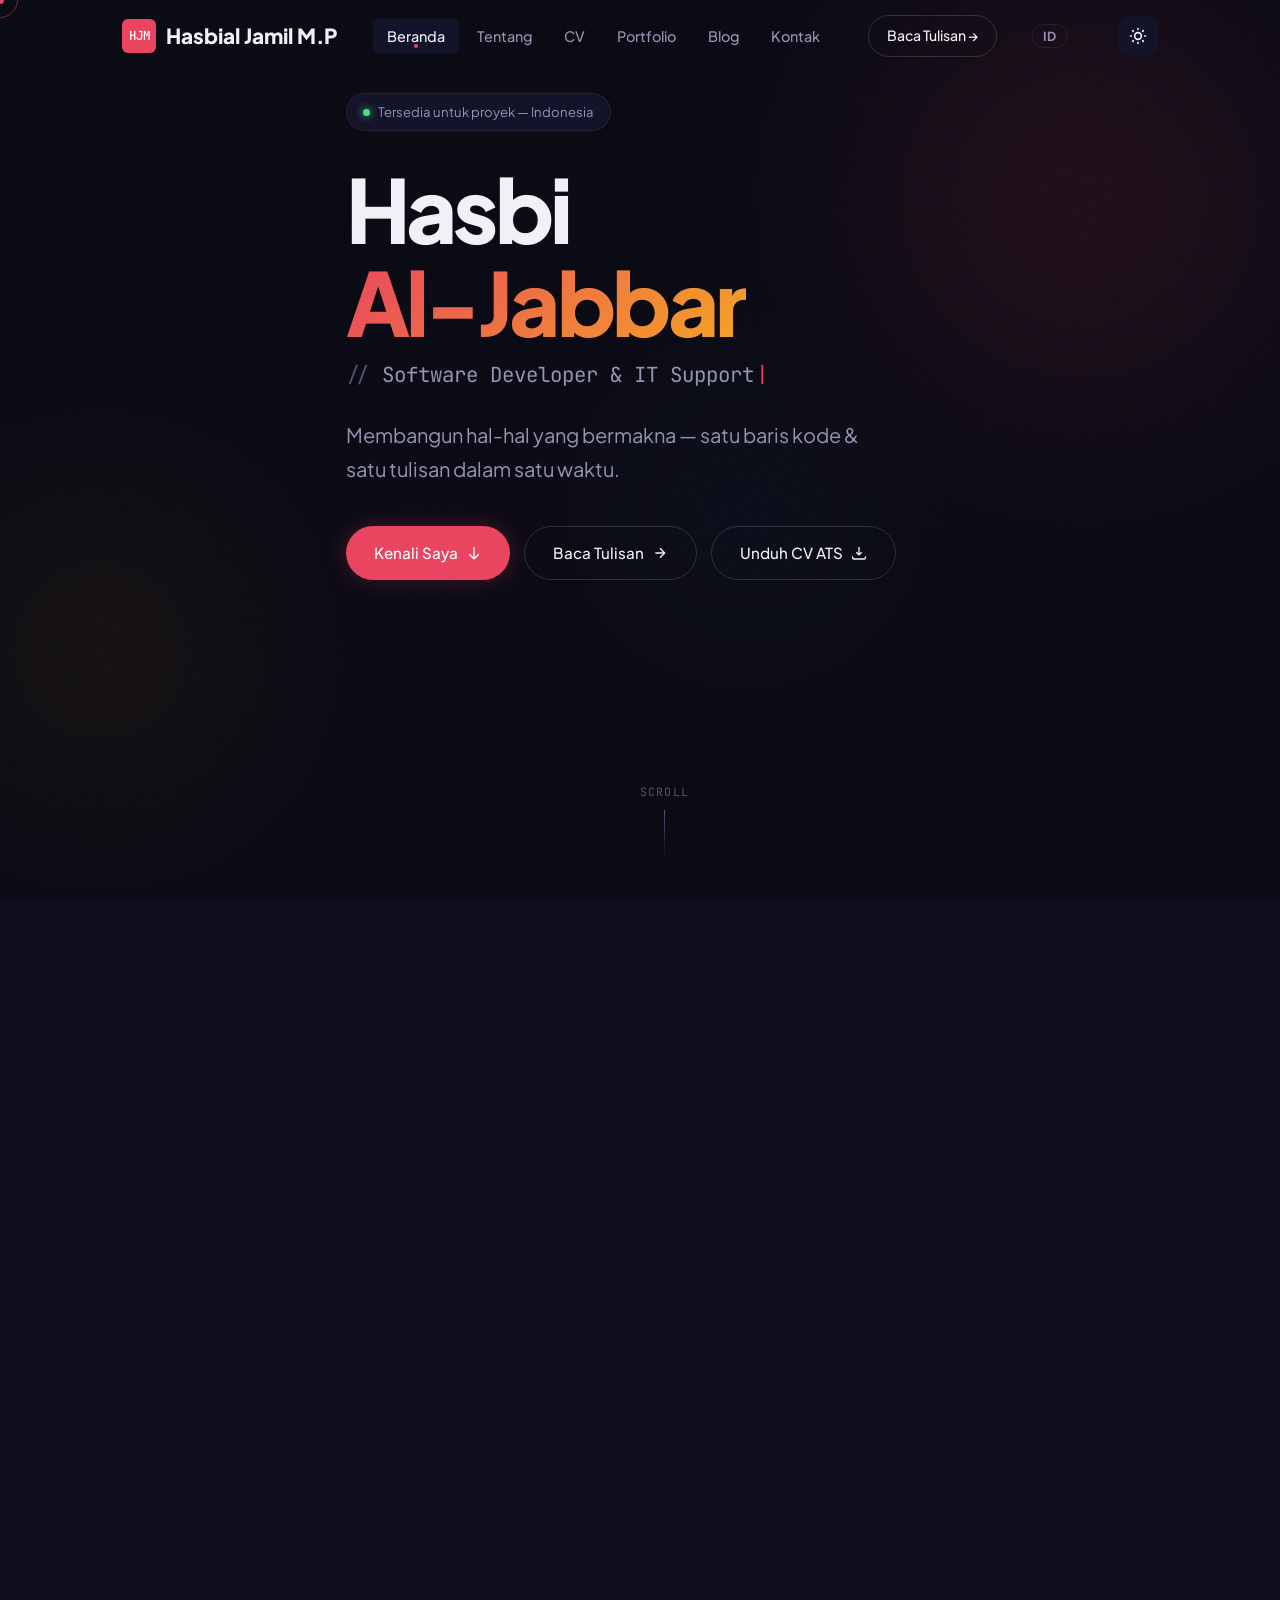
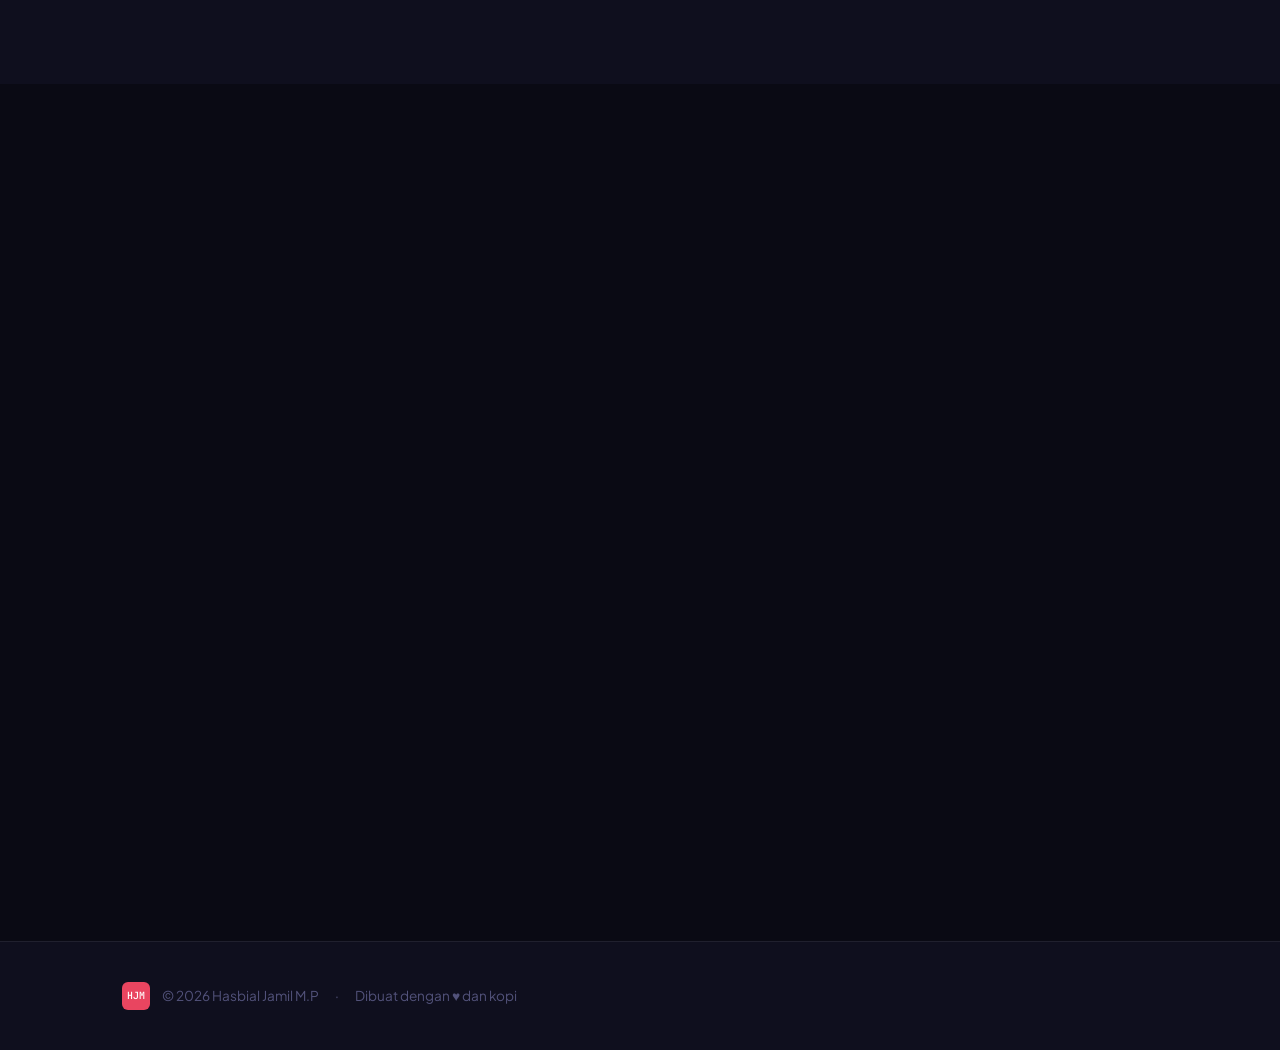
==== index.html @ 5bafcc48 "Add typewriter animation, stats counter grid, real AJAX contact form, and project filters" ====
<!DOCTYPE html>
<html lang="id">
<head>
  <meta charset="UTF-8" />
  <meta name="viewport" content="width=device-width, initial-scale=1.0" />

  <!-- EDIT: Ganti dengan nama dan deskripsi Anda -->
  <title>Hasbial Jamil M.P — Software Developer &amp; IT Support</title>
  <meta name="description" content="Personal website Hasbial Jamil M.P — Software developer & penulis yang percaya teknologi harus terasa manusiawi." />
  <meta name="author" content="Hasbial Jamil M.P" />

  <!-- Open Graph -->
  <meta property="og:title" content="Hasbial Jamil M.P — Personal Website" />
  <meta property="og:description" content="Software developer & penulis. CV, portofolio, dan tulisan pribadi." />
  <meta property="og:type" content="website" />

  <!-- Favicon placeholder (ganti dengan file Anda) -->
  <link rel="icon" href="data:image/svg+xml,<svg xmlns='http://www.w3.org/2000/svg' viewBox='0 0 100 100'><rect width='100' height='100' rx='16' fill='%23e94560'/><text x='50' y='68' text-anchor='middle' font-family='Arial' font-weight='bold' font-size='42' fill='white'>H</text></svg>" />

  <!-- Google Analytics (Ganti G-XXXXXXXXXX dengan Measurement ID Anda) -->
  <!-- <script async src="https://www.googletagmanager.com/gtag/js?id=G-XXXXXXXXXX"></script>
  <script>
    window.dataLayer = window.dataLayer || [];
    function gtag(){dataLayer.push(arguments);}
    gtag('js', new Date());
    gtag('config', 'G-XXXXXXXXXX');
  </script> -->

  <!-- Stylesheet -->
  <link rel="stylesheet" href="css/style.css" />
</head>
<body>

  <!-- ============================================================
       CUSTOM CURSOR (Signature Element)
       ============================================================ -->
  <div class="cursor-dot"  aria-hidden="true"></div>
  <div class="cursor-ring" aria-hidden="true"></div>

  <!-- SCROLL PROGRESS -->
  <div class="scroll-progress" aria-hidden="true"></div>

  <!-- ============================================================
       NAVIGATION
       ============================================================ -->
  <nav class="nav" role="navigation" aria-label="Navigasi utama">
    <div class="nav-inner">
      <!-- Logo -->
      <a href="#hero" class="nav-logo" id="nav-logo">
        <div class="logo-mark">HJM</div><!-- Diisi JS -->
        <span class="logo-text">Hasbial Jamil M.P</span>
      </a>

      <!-- Desktop Links -->
      <ul class="nav-links" role="list">
        <li><a href="#hero"        class="nav-link active" id="nav-home">Beranda</a></li>
        <li><a href="#about"       class="nav-link"        id="nav-about">Tentang</a></li>
        <li><a href="#experience"  class="nav-link"        id="nav-exp">CV</a></li>
        <li><a href="#projects"    class="nav-link"        id="nav-projects">Portfolio</a></li>
        <li><a href="#blog-preview" class="nav-link"       id="nav-blog-prev">Blog</a></li>
        <li><a href="#contact"     class="nav-link"        id="nav-contact">Kontak</a></li>
      </ul>

      <!-- CTA + Language Toggle + Theme Toggle + Hamburger -->
      <a href="blog/index.html" class="nav-cta" id="nav-blog-cta">Baca Tulisan →</a>
      <button class="lang-toggle" id="lang-toggle" aria-label="Switch language" title="Switch language ID/EN">
        <span id="lang-label">ID</span>
      </button>
      <button class="theme-toggle" id="theme-toggle" aria-label="Toggle theme" title="Switch between dark and light mode">
        <svg class="theme-icon-sun" width="20" height="20" fill="none" viewBox="0 0 24 24" stroke="currentColor" stroke-width="2" aria-hidden="true">
          <path stroke-linecap="round" stroke-linejoin="round" d="M12 3v1m0 16v1m9-9h-1M4 12H3m15.364 6.364l-.707-.707M6.343 6.343l-.707-.707m12.728 0l-.707.707M6.343 17.657l-.707.707M16 12a4 4 0 11-8 0 4 4 0 018 0z"/>
        </svg>
        <svg class="theme-icon-moon" width="20" height="20" fill="none" viewBox="0 0 24 24" stroke="currentColor" stroke-width="2" aria-hidden="true" style="display:none">
          <path stroke-linecap="round" stroke-linejoin="round" d="M20.354 15.354A9 9 0 018.646 3.646 9.003 9.003 0 0012 21a9.003 9.003 0 008.354-5.646z"/>
        </svg>
      </button>
      <button class="nav-toggle" id="nav-toggle" aria-label="Toggle menu" aria-expanded="false">
        <span></span><span></span><span></span>
      </button>
    </div>
  </nav>

  <!-- Mobile Menu -->
  <div class="mobile-menu" id="mobile-menu" role="dialog" aria-label="Menu mobile">
    <a href="#hero"         class="mobile-link">Beranda</a>
    <a href="#about"        class="mobile-link">Tentang Saya</a>
    <a href="#experience"   class="mobile-link">CV & Pengalaman</a>
    <a href="#projects"     class="mobile-link">Portfolio</a>
    <a href="#blog-preview" class="mobile-link">Blog</a>
    <a href="#contact"      class="mobile-link">Kontak</a>
    <a href="blog/index.html" class="mobile-link" style="color:var(--color-primary);margin-top:8px">→ Semua Tulisan</a>
  </div>

  <main>

    <!-- ============================================================
         HERO SECTION
         ============================================================ -->
    <section id="hero" aria-label="Perkenalan">
      <!-- Background blobs (SIGNATURE ELEMENT) -->
      <div class="hero-blob hero-blob-1" aria-hidden="true"></div>
      <div class="hero-blob hero-blob-2" aria-hidden="true"></div>
      <div class="hero-blob hero-blob-3" aria-hidden="true"></div>

      <div class="container">
        <div class="hero-content">
          <!-- Status badge -->
          <div class="hero-badge" aria-label="Status">
            <span class="dot" aria-hidden="true"></span>
            <span class="hero-badge-text">Tersedia untuk proyek — Indonesia</span>
          </div>

          <!-- Nama -->
          <h1 class="hero-name" id="hero-name">
            Hasbi<br>
            <span class="highlight">Al-Jabbar</span>
          </h1>

          <!-- Profesi (diisi JS dengan typewriter) -->
          <p class="hero-profession" id="hero-profession"><span id="typewriter">Software Developer &amp; IT Support</span><span class="cursor-blink">|</span></p>

          <!-- Tagline (diisi JS) -->
          <p class="hero-tagline" id="hero-tagline">
            Membangun hal-hal yang bermakna — satu baris kode &amp; satu tulisan dalam satu waktu.
          </p>

          <!-- CTA Buttons -->
          <div class="hero-actions">
            <a href="#about" class="btn btn-primary" id="hero-cta-about">
              Kenali Saya
              <svg width="16" height="16" fill="none" viewBox="0 0 24 24" stroke="currentColor" stroke-width="2" aria-hidden="true">
                <path d="M19 14l-7 7m0 0l-7-7m7 7V3"/>
              </svg>
            </a>
            <a href="blog/index.html" class="btn btn-outline" id="hero-cta-blog">
              Baca Tulisan
              <svg width="16" height="16" fill="none" viewBox="0 0 24 24" stroke="currentColor" stroke-width="2" aria-hidden="true">
                <path d="M5 12h14M12 5l7 7-7 7"/>
              </svg>
            </a>
            <a href="cv.html" class="btn btn-outline" id="hero-cta-cv">
              Unduh CV ATS
              <svg width="16" height="16" fill="none" viewBox="0 0 24 24" stroke="currentColor" stroke-width="2" aria-hidden="true">
                <path d="M12 15V3m0 12l-4-4m4 4l4-4M2 17l.621 2.485A2 2 0 004.561 21h14.878a2 2 0 001.94-1.515L22 17"/>
              </svg>
            </a>
          </div>

          <!-- Stats Counter Grid -->
          <div class="hero-stats reveal">
            <div class="stat-card">
              <div class="stat-number" data-target="20">0+</div>
              <div class="stat-label" id="stat-label-cert">Sertifikat & Pelatihan</div>
            </div>
            <div class="stat-card">
              <div class="stat-number" data-target="6">0+</div>
              <div class="stat-label" id="stat-label-project">Project Web & App</div>
            </div>
            <div class="stat-card">
              <div class="stat-number" data-target="3">0+</div>
              <div class="stat-label" id="stat-label-exp">Tahun Pengalaman</div>
            </div>
          </div>
        </div>
      </div>

      <!-- Scroll indicator -->
      <div class="hero-scroll" aria-hidden="true">
        <span>Scroll</span>
        <div class="scroll-line"></div>
      </div>
    </section>


    <!-- ============================================================
         ABOUT SECTION
         ============================================================ -->
    <section id="about" aria-label="Tentang Saya">
      <div class="container">
        <div class="about-grid">

          <!-- Left: Story -->
          <div class="about-text">
            <p class="section-label reveal">Tentang Saya</p>
            <h2 class="reveal">Lebih dari sekadar<br>riwayat pekerjaan.</h2>

            <!-- Bio paragraphs diisi JS -->
            <div id="about-bio"></div>

            <!-- Values diisi JS -->
            <div class="about-values" id="about-values"></div>
          </div>

          <!-- Right: Sidebar -->
          <aside class="about-sidebar">
            <!-- Profile Card -->
            <div class="profile-card reveal">
              <div class="profile-avatar" id="profile-avatar">HJM</div>
              <h3 id="profile-name">Hasbial Jamil M.P</h3>
              <p class="profession" id="profile-profession">Software Developer &amp; IT Support</p>

              <div class="profile-meta">
                <div class="meta-item">
                  <svg fill="none" viewBox="0 0 24 24" stroke="currentColor" stroke-width="2" aria-hidden="true">
                    <path stroke-linecap="round" stroke-linejoin="round" d="M17.657 16.657L13.414 20.9a1.998 1.998 0 01-2.827 0l-4.244-4.243a8 8 0 1111.314 0z"/>
                    <path stroke-linecap="round" stroke-linejoin="round" d="M15 11a3 3 0 11-6 0 3 3 0 016 0z"/>
                  </svg>
                  <span id="profile-location">Indonesia</span>
                </div>
                <div class="meta-item">
                  <svg fill="none" viewBox="0 0 24 24" stroke="currentColor" stroke-width="2" aria-hidden="true">
                    <path stroke-linecap="round" stroke-linejoin="round" d="M3 8l7.89 5.26a2 2 0 002.22 0L21 8M5 19h14a2 2 0 002-2V7a2 2 0 00-2-2H5a2 2 0 00-2 2v10a2 2 0 002 2z"/>
                  </svg>
                  <a href="mailto:bhie.dia@gmail.com" id="profile-email" style="color:inherit;transition:color .15s">
                    bhie.dia@gmail.com
                  </a>
                </div>
                <div class="meta-item">
                  <svg fill="none" viewBox="0 0 24 24" stroke="currentColor" stroke-width="2" aria-hidden="true">
                    <path stroke-linecap="round" stroke-linejoin="round" d="M3 5a2 2 0 012-2h3.28a1 1 0 01.948.684l1.498 4.493a1 1 0 01-.502 1.21l-2.257 1.13a11.042 11.042 0 005.516 5.516l1.13-2.257a1 1 0 011.21-.502l4.493 1.498a1 1 0 01.684.949V19a2 2 0 01-2 2h-1C9.716 21 3 14.284 3 6V5z"/>
                  </svg>
                  <a href="tel:089628188728" id="profile-phone" style="color:inherit;transition:color .15s">
                    089628188728
                  </a>
                </div>
                <div class="meta-item">
                  <svg fill="none" viewBox="0 0 24 24" stroke="currentColor" stroke-width="2" aria-hidden="true">
                    <path stroke-linecap="round" stroke-linejoin="round" d="M9 12l2 2 4-4M7.835 4.697a3.42 3.42 0 001.946-.806 3.42 3.42 0 014.438 0 3.42 3.42 0 001.946.806 3.42 3.42 0 013.138 3.138 3.42 3.42 0 00.806 1.946 3.42 3.42 0 010 4.438 3.42 3.42 0 00-.806 1.946 3.42 3.42 0 01-3.138 3.138 3.42 3.42 0 00-1.946.806 3.42 3.42 0 01-4.438 0 3.42 3.42 0 00-1.946-.806 3.42 3.42 0 01-3.138-3.138 3.42 3.42 0 00-.806-1.946 3.42 3.42 0 010-4.438 3.42 3.42 0 00.806-1.946 3.42 3.42 0 013.138-3.138z"/>
                  </svg>
                  <span>Open to Work &amp; Collaboration</span>
                </div>
              </div>
            </div>

            <!-- Interests Card -->
            <div class="interests-card reveal reveal-delay-1">
              <h4>// Minat & Hobi</h4>
              <div class="interests-tags" id="interests-tags">
                <!-- Diisi JS -->
              </div>
            </div>
          </aside>

        </div>
      </div>
    </section>


    <!-- ============================================================
         EXPERIENCE SECTION
         ============================================================ -->
    <section id="experience" aria-label="Pengalaman dan CV">
      <div class="container">
        <div class="experience-grid">

          <!-- Left: Skills -->
          <div>
            <p class="section-label reveal">Skills</p>
            <h2 class="reveal" style="margin-bottom:36px">Apa yang<br>saya kuasai.</h2>
            <div id="skills-list">
              <!-- Diisi JS -->
            </div>
          </div>

          <!-- Right: Timeline -->
          <div>
            <p class="section-label reveal">Riwayat</p>
            <h2 class="reveal" style="margin-bottom:36px">Perjalanan<br>karir & pendidikan.</h2>
            <div class="timeline" id="timeline">
              <!-- Diisi JS -->
            </div>
          </div>

        </div>
      </div>
    </section>


    <!-- ============================================================
         PROJECTS SECTION
         ============================================================ -->
    <section id="projects" aria-label="Projects & Portfolio">
      <div class="container">
        <div class="section-header">
          <div>
            <p class="section-label reveal">Portfolio</p>
            <h2 class="reveal">Project yang<br>saya kerjakan.</h2>
          </div>
          <div class="cert-filter-row reveal" id="project-filters">
            <!-- Diisi JS -->
          </div>
        </div>
        <div class="projects-grid" id="projects-grid">
          <!-- Diisi JS -->
        </div>
      </div>
    </section>


    <!-- ============================================================
         CERTIFICATES SECTION
         ============================================================ -->
    <section id="certificates" aria-label="Sertifikat & Pelatihan">
      <div class="container">
        <div class="section-header">
          <div>
            <p class="section-label reveal">Sertifikasi</p>
            <h2 class="reveal">Pelatihan &amp;<br>Pencapaian.</h2>
          </div>
          <div class="cert-filter-row reveal" id="cert-filters">
            <!-- Diisi JS -->
          </div>
        </div>
        <div class="cert-grid" id="cert-grid">
          <!-- Diisi JS -->
        </div>
      </div>
    </section>


    <!-- ============================================================
         BLOG PREVIEW SECTION
         ============================================================ -->
    <section id="blog-preview" aria-label="Tulisan terbaru">
      <div class="container">
        <div class="section-header">
          <div>
            <p class="section-label reveal">Blog</p>
            <h2 class="reveal">Tulisan terbaru.</h2>
          </div>
          <a href="blog/index.html" class="view-all reveal">
            Semua tulisan
            <svg width="14" height="14" fill="none" viewBox="0 0 24 24" stroke="currentColor" stroke-width="2" aria-hidden="true">
              <path d="M5 12h14M12 5l7 7-7 7"/>
            </svg>
          </a>
        </div>

        <div class="blog-grid" id="blog-preview-grid">
          <!-- Diisi JS -->
        </div>
      </div>
    </section>


    <!-- ============================================================
         CONTACT SECTION
         ============================================================ -->
    <section id="contact" aria-label="Kontak">
      <div class="container">
        <div class="contact-grid">

          <!-- Left: Info -->
          <div class="contact-info">
            <p class="section-label reveal">Kontak</p>
            <h2 class="reveal">Mari bicara.</h2>
            <p class="reveal" style="max-width:400px;margin-bottom:40px">
              Apakah Anda punya proyek menarik, ingin berdiskusi, atau sekadar menyapa — inbox saya selalu terbuka.
            </p>

            <div class="contact-links reveal" id="social-links">
              <!-- Diisi JS -->
            </div>

            <!-- Email direct link -->
            <a href="mailto:bhie.dia@gmail.com" class="contact-link reveal reveal-delay-2" id="email-link" style="margin-top:12px">
              <div class="contact-link-icon">
                <svg width="16" height="16" fill="none" viewBox="0 0 24 24" stroke="currentColor" stroke-width="2" aria-hidden="true">
                  <path stroke-linecap="round" stroke-linejoin="round" d="M3 8l7.89 5.26a2 2 0 002.22 0L21 8M5 19h14a2 2 0 002-2V7a2 2 0 00-2-2H5a2 2 0 00-2 2v10a2 2 0 002 2z"/>
                </svg>
              </div>
              <div>
                <div style="font-weight:500;color:var(--color-text);font-size:0.9rem">Email Langsung</div>
                <span style="font-size:0.78rem;color:var(--color-text-faint);font-family:var(--font-mono)">bhie.dia@gmail.com</span>
              </div>
              <svg style="margin-left:auto;width:14px;height:14px;color:var(--color-text-faint)" fill="none" viewBox="0 0 24 24" stroke="currentColor" stroke-width="2" aria-hidden="true">
                <path d="M18 13v6a2 2 0 01-2 2H5a2 2 0 01-2-2V8a2 2 0 012-2h6M15 3h6v6M10 14L21 3"/>
              </svg>
            </a>
          </div>

          <!-- Right: Form -->
          <div class="reveal reveal-delay-2">
            <div class="contact-form" id="contact-form-wrapper">
              <h3>Kirim Pesan</h3>

              <form id="contact-form" action="https://formspree.io/f/xvzeyqen" method="POST" novalidate>
                <div class="form-group">
                  <label for="form-name">Nama</label>
                  <input type="text" id="form-name" name="name" placeholder="Nama Anda" required />
                </div>
                <div class="form-group">
                  <label for="form-email">Email</label>
                  <input type="email" id="form-email" name="email" placeholder="email@example.com" required />
                </div>
                <div class="form-group">
                  <label for="form-subject">Subjek</label>
                  <input type="text" id="form-subject" name="subject" placeholder="Tentang apa?" />
                </div>
                <div class="form-group">
                  <label for="form-message">Pesan</label>
                  <textarea id="form-message" name="message" placeholder="Ceritakan lebih lanjut..." required></textarea>
                </div>
                <button type="submit" class="form-submit" id="form-submit-btn">
                  Kirim Pesan →
                </button>
              </form>

              <!-- Success state -->
              <div class="form-success" id="form-success" aria-live="polite">
                <div class="success-icon">✓</div>
                <p style="font-size:1.1rem;font-weight:600;color:var(--color-text);margin-bottom:8px">
                  Pesan terkirim!
                </p>
                <p>Terima kasih sudah menghubungi. Saya akan membalas secepatnya.</p>
              </div>
            </div>
          </div>

        </div>
      </div>
    </section>

  </main>


  <!-- ============================================================
       FOOTER
       ============================================================ -->
  <footer role="contentinfo">
    <div class="footer-inner">
      <div class="footer-left">
        <div class="logo-mark" style="width:28px;height:28px;font-size:0.62rem">HJM</div>
        <span id="footer-name">© 2026 Hasbial Jamil M.P</span>
        <span style="margin:0 4px">·</span>
        <span>Dibuat dengan ♥ dan kopi</span>
      </div>
      <div class="footer-right" id="footer-socials">
        <!-- Diisi JS -->
      </div>
    </div>
  </footer>


  <!-- ============================================================
       SCRIPTS
       ============================================================ -->
  <script src="js/data.js"></script>
  <script src="js/lang.js"></script>
  <script src="js/main.js"></script>

</body>
</html>
---- css/style.css ----
/**
 * style.css — Design System Utama
 * =================================
 * Menggunakan CSS Custom Properties (variabel) untuk konsistensi.
 * Tipografi: Syne (heading) + Inter (body) dari Google Fonts.
 */

/* ============================================================
   IMPORT FONTS
   ============================================================ */
@import url('https://fonts.googleapis.com/css2?family=Plus+Jakarta+Sans:ital,wght@0,300..800;1,300..800&family=Lora:ital,wght@0,400..700;1,400..700&family=JetBrains+Mono:wght@400;500&display=swap');

/* ============================================================
   CSS CUSTOM PROPERTIES (DESIGN TOKENS)
   ============================================================ */
:root {
  /* Colors - Dark Theme (Default) */
  --color-bg:         #0a0a14;
  --color-bg-2:       #0f0f1e;
  --color-surface:    #13132a;
  --color-surface-2:  #1a1a35;
  --color-border:     rgba(255, 255, 255, 0.07);
  --color-border-hover: rgba(255, 255, 255, 0.15);

  --color-primary:    #e94560;
  --color-primary-glow: rgba(233, 69, 96, 0.25);
  --color-accent:     #f5a623;
  --color-accent-glow: rgba(245, 166, 35, 0.2);
  --color-blue:       #4a9eff;
  --color-blue-glow:  rgba(74, 158, 255, 0.2);

  --color-text:       #f0f0f6;
  --color-text-muted: #9595b2;
  --color-text-faint: #52527a;

  /* Typography */
  --font-heading: 'Plus Jakarta Sans', sans-serif;
  --font-body:    'Plus Jakarta Sans', sans-serif;
  --font-serif:   'Lora', serif;
  --font-mono:    'JetBrains Mono', monospace;

  /* Sizing */
  --radius-sm:    6px;
  --radius-md:    12px;
  --radius-lg:    20px;
  --radius-full:  999px;

  /* Transitions */
  --transition-fast:   150ms cubic-bezier(0.4, 0, 0.2, 1);
  --transition-base:   300ms cubic-bezier(0.4, 0, 0.2, 1);
  --transition-slow:   600ms cubic-bezier(0.4, 0, 0.2, 1);

  /* Layout */
  --max-width:    1100px;
  --section-gap:  120px;
  --nav-height:   72px;
}

/* Light Theme */
.light-theme {
  --color-bg:         #ffffff;
  --color-bg-2:       #f8f9fa;
  --color-surface:    #f0f0f5;
  --color-surface-2:  #e9e9f0;
  --color-border:     rgba(0, 0, 0, 0.1);
  --color-border-hover: rgba(0, 0, 0, 0.2);

  --color-primary:    #e94560;
  --color-primary-glow: rgba(233, 69, 96, 0.15);
  --color-accent:     #f5a623;
  --color-accent-glow: rgba(245, 166, 35, 0.15);
  --color-blue:       #4a9eff;
  --color-blue-glow:  rgba(74, 158, 255, 0.15);

  --color-text:       #1a1a2e;
  --color-text-muted: #5a5a7a;
  --color-text-faint: #8a8a9a;
}

/* ============================================================
   RESET & BASE
   ============================================================ */
*, *::before, *::after {
  box-sizing: border-box;
  margin: 0;
  padding: 0;
}

html {
  scroll-behavior: smooth;
  font-size: 16px;
}

body {
  font-family: var(--font-body);
  background-color: var(--color-bg);
  color: var(--color-text);
  line-height: 1.7;
  overflow-x: hidden;
  cursor: none; /* Sembunyikan cursor default untuk custom cursor */
}

/* Restore cursor di mobile */
@media (pointer: coarse) {
  body { cursor: auto; }
}

img { max-width: 100%; height: auto; display: block; }
a { text-decoration: none; color: inherit; }
ul { list-style: none; }
button { cursor: pointer; border: none; background: none; font-family: var(--font-body); }

/* ============================================================
   CUSTOM CURSOR (Signature Element)
   ============================================================ */
.cursor-dot {
  width: 8px;
  height: 8px;
  background: var(--color-primary);
  border-radius: 50%;
  position: fixed;
  top: 0; left: 0;
  pointer-events: none;
  z-index: 9999;
  transform: translate(-50%, -50%);
  transition: transform 0.1s ease, background 0.2s ease, width 0.2s ease, height 0.2s ease;
  mix-blend-mode: normal;
}

.cursor-ring {
  width: 36px;
  height: 36px;
  border: 1.5px solid rgba(233, 69, 96, 0.5);
  border-radius: 50%;
  position: fixed;
  top: 0; left: 0;
  pointer-events: none;
  z-index: 9998;
  transform: translate(-50%, -50%);
  transition: transform 0.12s ease, width 0.25s ease, height 0.25s ease, border-color 0.25s ease, opacity 0.25s ease;
}

body.cursor-hover .cursor-dot {
  width: 12px;
  height: 12px;
  background: var(--color-accent);
}
body.cursor-hover .cursor-ring {
  width: 52px;
  height: 52px;
  border-color: rgba(245, 166, 35, 0.4);
}

/* ============================================================
   SCROLL PROGRESS BAR
   ============================================================ */
.scroll-progress {
  position: fixed;
  top: 0;
  left: 0;
  width: 0%;
  height: 2px;
  background: linear-gradient(90deg, var(--color-primary), var(--color-accent));
  z-index: 10000;
  transition: width 0.05s linear;
}

/* ============================================================
   TYPOGRAPHY
   ============================================================ */
h1, h2, h3, h4, h5 {
  font-family: var(--font-heading);
  font-weight: 700;
  line-height: 1.2;
  letter-spacing: -0.025em;
  color: var(--color-text);
}

h1 { font-size: clamp(2.8rem, 6vw, 5rem); font-weight: 800; letter-spacing: -0.04em; }
h2 { font-size: clamp(1.8rem, 3.5vw, 2.8rem); letter-spacing: -0.03em; }
h3 { font-size: clamp(1.2rem, 2vw, 1.5rem); letter-spacing: -0.02em; }

p { color: var(--color-text-muted); line-height: 1.8; font-size: 1.02rem; }

.section-label {
  font-family: var(--font-mono);
  font-size: 0.78rem;
  letter-spacing: 0.15em;
  text-transform: uppercase;
  color: var(--color-primary);
  display: flex;
  align-items: center;
  gap: 10px;
  margin-bottom: 12px;
}
.section-label::before {
  content: '';
  width: 32px;
  height: 1px;
  background: var(--color-primary);
}

/* ============================================================
   LAYOUT UTILITIES
   ============================================================ */
.container {
  max-width: var(--max-width);
  margin: 0 auto;
  padding: 0 32px;
}

section {
  padding: var(--section-gap) 0;
}

.grid-2 {
  display: grid;
  grid-template-columns: 1fr 1fr;
  gap: 48px;
  align-items: start;
}

/* ============================================================
   BUTTONS
   ============================================================ */
.btn {
  display: inline-flex;
  align-items: center;
  gap: 8px;
  padding: 13px 28px;
  border-radius: var(--radius-full);
  font-family: var(--font-body);
  font-weight: 500;
  font-size: 0.95rem;
  transition: var(--transition-base);
  position: relative;
  overflow: hidden;
}

.btn-primary {
  background: var(--color-primary);
  color: #fff;
  box-shadow: 0 0 24px var(--color-primary-glow);
}
.btn-primary:hover {
  background: #ff5a75;
  box-shadow: 0 0 36px rgba(233, 69, 96, 0.45);
  transform: translateY(-2px);
}

.btn-outline {
  border: 1.5px solid var(--color-border-hover);
  color: var(--color-text);
}
.btn-outline:hover {
  border-color: var(--color-primary);
  color: var(--color-primary);
  transform: translateY(-2px);
}

/* ============================================================
   NAVIGATION
   ============================================================ */
.nav {
  position: fixed;
  top: 0;
  left: 0;
  right: 0;
  z-index: 100;
  height: var(--nav-height);
  display: flex;
  align-items: center;
  transition: var(--transition-base);
}

.nav.scrolled {
  background: rgba(10, 10, 20, 0.92);
  backdrop-filter: blur(20px);
  -webkit-backdrop-filter: blur(20px);
  border-bottom: 1px solid var(--color-border);
}

.nav-inner {
  max-width: var(--max-width);
  margin: 0 auto;
  padding: 0 32px;
  width: 100%;
  display: flex;
  align-items: center;
  justify-content: space-between;
}

.nav-logo {
  font-family: var(--font-heading);
  font-size: 1.3rem;
  font-weight: 800;
  color: var(--color-text);
  display: flex;
  align-items: center;
  gap: 10px;
  transition: var(--transition-fast);
}
.nav-logo:hover { color: var(--color-primary); }

.logo-mark {
  width: 34px;
  height: 34px;
  background: var(--color-primary);
  color: white;
  border-radius: var(--radius-sm);
  display: flex;
  align-items: center;
  justify-content: center;
  font-size: 0.78rem;
  font-family: var(--font-mono);
  font-weight: 500;
  letter-spacing: 0;
}

.nav-links {
  display: flex;
  align-items: center;
  gap: 4px;
}

.nav-link {
  font-size: 0.9rem;
  font-weight: 500;
  color: var(--color-text-muted);
  padding: 8px 14px;
  border-radius: var(--radius-sm);
  transition: var(--transition-fast);
  position: relative;
}
.nav-link:hover,
.nav-link.active {
  color: var(--color-text);
  background: var(--color-surface);
}
.nav-link.active::after {
  content: '';
  position: absolute;
  bottom: 5px;
  left: 50%;
  transform: translateX(-50%);
  width: 4px;
  height: 4px;
  background: var(--color-primary);
  border-radius: 50%;
}

.nav-cta {
  font-size: 0.88rem;
  font-weight: 500;
  color: var(--color-text);
  padding: 8px 18px;
  border: 1.5px solid var(--color-border-hover);
  border-radius: var(--radius-full);
  transition: var(--transition-fast);
}
.nav-cta:hover {
  border-color: var(--color-primary);
  color: var(--color-primary);
}

/* Language Toggle Button */
.lang-toggle {
  font-size: 0.78rem;
  font-weight: 700;
  letter-spacing: 1px;
  color: var(--color-text-muted);
  padding: 5px 10px;
  border: 1.5px solid var(--color-border);
  border-radius: var(--radius-full);
  background: transparent;
  cursor: pointer;
  transition: var(--transition-fast);
  line-height: 1;
}
.lang-toggle:hover,
.lang-toggle.active {
  border-color: var(--color-primary);
  color: var(--color-primary);
}

/* Hamburger (mobile) */
.nav-toggle {
  display: none;
  flex-direction: column;
  gap: 5px;
  width: 26px;
  padding: 4px;
}
.nav-toggle span {
  width: 100%;
  height: 2px;
  background: var(--color-text);
  border-radius: 2px;
  transition: var(--transition-base);
}
.nav-toggle.open span:nth-child(1) { transform: rotate(45deg) translate(5px, 5px); }
.nav-toggle.open span:nth-child(2) { opacity: 0; }
.nav-toggle.open span:nth-child(3) { transform: rotate(-45deg) translate(5px, -5px); }

/* Theme Toggle Button */
.theme-toggle {
  display: flex;
  align-items: center;
  justify-content: center;
  width: 40px;
  height: 40px;
  margin-left: 16px;
  border-radius: var(--radius-md);
  background: var(--color-surface);
  color: var(--color-text);
  transition: var(--transition-base);
  position: relative;
}
.theme-toggle:hover {
  background: var(--color-surface-2);
  transform: scale(1.05);
}
.theme-toggle svg {
  transition: var(--transition-base);
}
.theme-toggle .theme-icon-sun,
.theme-toggle .theme-icon-moon {
  position: absolute;
}
.light-theme .theme-toggle .theme-icon-sun {
  display: none;
}
.light-theme .theme-toggle .theme-icon-moon {
  display: block;
}

/* ============================================================
   HERO SECTION
   ============================================================ */
#hero {
  min-height: 100vh;
  display: flex;
  align-items: center;
  padding-top: var(--nav-height);
  position: relative;
  overflow: hidden;
}

/* Background noise texture */
#hero::before {
  content: '';
  position: absolute;
  inset: 0;
  background-image: url("data:image/svg+xml,%3Csvg viewBox='0 0 256 256' xmlns='http://www.w3.org/2000/svg'%3E%3Cfilter id='noise'%3E%3CfeTurbulence type='fractalNoise' baseFrequency='0.9' numOctaves='4' stitchTiles='stitch'/%3E%3C/filter%3E%3Crect width='100%25' height='100%25' filter='url(%23noise)' opacity='0.03'/%3E%3C/svg%3E");
  opacity: 0.4;
  pointer-events: none;
}

/* Gradient blob - SIGNATURE ELEMENT */
.hero-blob {
  position: absolute;
  border-radius: 50%;
  filter: blur(90px);
  opacity: 0.15;
  animation: blobFloat 12s ease-in-out infinite;
  pointer-events: none;
}
.hero-blob-1 {
  width: 600px;
  height: 600px;
  background: radial-gradient(circle, var(--color-primary) 0%, transparent 70%);
  top: -100px;
  right: -100px;
  animation-delay: 0s;
}
.hero-blob-2 {
  width: 400px;
  height: 400px;
  background: radial-gradient(circle, var(--color-accent) 0%, transparent 70%);
  bottom: 50px;
  left: -100px;
  animation-delay: -4s;
  opacity: 0.1;
}
.hero-blob-3 {
  width: 300px;
  height: 300px;
  background: radial-gradient(circle, var(--color-blue) 0%, transparent 70%);
  top: 40%;
  right: 30%;
  animation-delay: -8s;
  opacity: 0.08;
}

@keyframes blobFloat {
  0%, 100% { transform: translateY(0px) scale(1); }
  33% { transform: translateY(-30px) scale(1.05); }
  66% { transform: translateY(20px) scale(0.97); }
}

.hero-content {
  position: relative;
  z-index: 2;
  max-width: 780px;
}

.hero-badge {
  display: inline-flex;
  align-items: center;
  gap: 8px;
  background: var(--color-surface);
  border: 1px solid var(--color-border);
  border-radius: var(--radius-full);
  padding: 7px 16px;
  margin-bottom: 32px;
  font-size: 0.82rem;
  color: var(--color-text-muted);
  opacity: 0;
  animation: fadeInUp 0.8s ease forwards 0.2s;
}

.hero-badge .dot {
  width: 7px;
  height: 7px;
  background: #4ade80;
  border-radius: 50%;
  box-shadow: 0 0 8px #4ade80;
  animation: pulse 2s ease-in-out infinite;
}

@keyframes pulse {
  0%, 100% { opacity: 1; }
  50% { opacity: 0.4; }
}

.hero-name {
  font-size: clamp(3.2rem, 7vw, 5.5rem);
  font-weight: 800;
  line-height: 1.05;
  margin-bottom: 8px;
  opacity: 0;
  animation: fadeInUp 0.8s ease forwards 0.4s;
}

.hero-name .highlight {
  background: linear-gradient(135deg, var(--color-primary), var(--color-accent));
  -webkit-background-clip: text;
  -webkit-text-fill-color: transparent;
  background-clip: text;
}

.hero-profession {
  font-size: clamp(1rem, 2vw, 1.3rem);
  color: var(--color-text-muted);
  font-weight: 400;
  margin-bottom: 24px;
  opacity: 0;
  animation: fadeInUp 0.8s ease forwards 0.55s;
  font-family: var(--font-mono);
}

.hero-profession::before {
  content: '// ';
  color: var(--color-text-faint);
}

.hero-tagline {
  font-size: clamp(1.05rem, 1.8vw, 1.25rem);
  color: var(--color-text-muted);
  max-width: 520px;
  margin-bottom: 40px;
  line-height: 1.7;
  opacity: 0;
  animation: fadeInUp 0.8s ease forwards 0.7s;
}

.hero-actions {
  display: flex;
  gap: 14px;
  flex-wrap: wrap;
  opacity: 0;
  animation: fadeInUp 0.8s ease forwards 0.9s;
}

.hero-scroll {
  position: absolute;
  bottom: 40px;
  left: 50%;
  transform: translateX(-50%);
  display: flex;
  flex-direction: column;
  align-items: center;
  gap: 8px;
  opacity: 0;
  animation: fadeInUp 0.8s ease forwards 1.2s;
  z-index: 2;
}

.hero-scroll span {
  font-size: 0.72rem;
  font-family: var(--font-mono);
  letter-spacing: 0.1em;
  color: var(--color-text-faint);
  text-transform: uppercase;
}

.scroll-line {
  width: 1px;
  height: 50px;
  background: linear-gradient(to bottom, var(--color-text-faint), transparent);
  animation: scrollLine 2s ease-in-out infinite;
}

@keyframes scrollLine {
  0% { transform: scaleY(0); transform-origin: top; }
  50% { transform: scaleY(1); transform-origin: top; }
  51% { transform: scaleY(1); transform-origin: bottom; }
  100% { transform: scaleY(0); transform-origin: bottom; }
}

/* ============================================================
   REVEAL ANIMATIONS (Scroll-triggered)
   ============================================================ */
@keyframes fadeInUp {
  from { opacity: 0; transform: translateY(28px); }
  to   { opacity: 1; transform: translateY(0); }
}

.reveal {
  opacity: 0;
  transform: translateY(32px);
  transition: opacity 0.7s ease, transform 0.7s ease;
}
.reveal.revealed {
  opacity: 1;
  transform: translateY(0);
}
.reveal-delay-1 { transition-delay: 0.1s; }
.reveal-delay-2 { transition-delay: 0.2s; }
.reveal-delay-3 { transition-delay: 0.3s; }
.reveal-delay-4 { transition-delay: 0.4s; }

/* ============================================================
   SECTION DIVIDER
   ============================================================ */
.section-divider {
  height: 1px;
  background: linear-gradient(90deg, transparent, var(--color-border), transparent);
  margin: 0 32px;
}

/* ============================================================
   ABOUT SECTION
   ============================================================ */
#about {
  background: var(--color-bg-2);
}

.about-grid {
  display: grid;
  grid-template-columns: 1.1fr 0.9fr;
  gap: 80px;
  align-items: start;
}

.about-text h2 {
  margin-bottom: 28px;
}

.about-text p {
  margin-bottom: 18px;
}

.about-text p:last-child {
  margin-bottom: 0;
}

.about-values {
  display: flex;
  flex-direction: column;
  gap: 16px;
  margin-top: 40px;
}

.value-card {
  background: var(--color-surface);
  border: 1px solid var(--color-border);
  border-radius: var(--radius-md);
  padding: 20px 22px;
  display: flex;
  gap: 16px;
  align-items: flex-start;
  transition: var(--transition-base);
}
.value-card:hover {
  border-color: var(--color-border-hover);
  transform: translateX(4px);
}

.value-icon {
  font-size: 1.3rem;
  color: var(--color-primary);
  line-height: 1;
  margin-top: 2px;
  min-width: 20px;
}

.value-content h4 {
  font-family: var(--font-heading);
  font-size: 0.95rem;
  font-weight: 600;
  margin-bottom: 4px;
  color: var(--color-text);
}

.value-content p {
  font-size: 0.85rem;
  margin: 0;
}

.about-sidebar {
  position: sticky;
  top: calc(var(--nav-height) + 24px);
}

.profile-card {
  background: var(--color-surface);
  border: 1px solid var(--color-border);
  border-radius: var(--radius-lg);
  padding: 32px;
  margin-bottom: 24px;
}

.profile-avatar {
  width: 88px;
  height: 88px;
  border-radius: var(--radius-md);
  background: linear-gradient(135deg, var(--color-primary), var(--color-accent));
  display: flex;
  align-items: center;
  justify-content: center;
  font-family: var(--font-heading);
  font-size: 1.8rem;
  font-weight: 800;
  color: white;
  margin-bottom: 20px;
}

.profile-card h3 {
  font-size: 1.1rem;
  margin-bottom: 4px;
}

.profile-card .profession {
  font-size: 0.85rem;
  color: var(--color-text-muted);
  margin-bottom: 16px;
}

.profile-meta {
  display: flex;
  flex-direction: column;
  gap: 10px;
}

.meta-item {
  display: flex;
  align-items: center;
  gap: 10px;
  font-size: 0.85rem;
  color: var(--color-text-muted);
}

.meta-item svg {
  width: 15px;
  height: 15px;
  color: var(--color-primary);
  flex-shrink: 0;
}

.interests-card {
  background: var(--color-surface);
  border: 1px solid var(--color-border);
  border-radius: var(--radius-lg);
  padding: 24px;
}

.interests-card h4 {
  font-size: 0.85rem;
  color: var(--color-text-muted);
  margin-bottom: 14px;
  font-weight: 500;
  font-family: var(--font-mono);
  letter-spacing: 0.08em;
}

.interests-tags {
  display: flex;
  flex-wrap: wrap;
  gap: 8px;
}

.tag {
  font-size: 0.8rem;
  padding: 5px 12px;
  border-radius: var(--radius-full);
  background: var(--color-surface-2);
  border: 1px solid var(--color-border);
  color: var(--color-text-muted);
  transition: var(--transition-fast);
}
.tag:hover {
  border-color: var(--color-primary);
  color: var(--color-primary);
}

/* ============================================================
   EXPERIENCE / CV SECTION
   ============================================================ */
#experience {
  background: var(--color-bg);
}

.experience-grid {
  display: grid;
  grid-template-columns: 1fr 1.2fr;
  gap: 80px;
  align-items: start;
}

/* Skills Column */
.skills-section h3 {
  font-size: 1rem;
  color: var(--color-text-muted);
  font-weight: 500;
  margin-bottom: 24px;
  font-family: var(--font-mono);
}

.skill-item {
  margin-bottom: 20px;
}

.skill-header {
  display: flex;
  justify-content: space-between;
  align-items: center;
  margin-bottom: 8px;
}

.skill-name {
  font-size: 0.9rem;
  font-weight: 500;
  color: var(--color-text);
}

.skill-level {
  font-size: 0.78rem;
  font-family: var(--font-mono);
  color: var(--color-text-faint);
}

.skill-bar {
  height: 4px;
  background: var(--color-surface-2);
  border-radius: var(--radius-full);
  overflow: hidden;
}

.skill-bar-fill {
  height: 100%;
  border-radius: var(--radius-full);
  background: linear-gradient(90deg, var(--color-primary), var(--color-accent));
  width: 0%;
  transition: width 1.2s cubic-bezier(0.4, 0, 0.2, 1);
  box-shadow: 0 0 12px var(--color-primary-glow);
}

.skill-category-sep {
  font-size: 0.72rem;
  font-family: var(--font-mono);
  letter-spacing: 0.12em;
  text-transform: uppercase;
  color: var(--color-text-faint);
  margin: 28px 0 16px;
  padding-top: 16px;
  border-top: 1px solid var(--color-border);
}

/* Timeline Column */
.timeline {
  position: relative;
}

.timeline::before {
  content: '';
  position: absolute;
  left: 17px;
  top: 8px;
  bottom: 8px;
  width: 1px;
  background: linear-gradient(to bottom, var(--color-primary), transparent);
}

.timeline-item {
  display: grid;
  grid-template-columns: 38px 1fr;
  gap: 20px;
  margin-bottom: 40px;
  position: relative;
}

.timeline-dot {
  width: 38px;
  height: 38px;
  border-radius: 50%;
  border: 2px solid var(--color-border);
  background: var(--color-bg);
  display: flex;
  align-items: center;
  justify-content: center;
  flex-shrink: 0;
  transition: var(--transition-base);
  position: relative;
  z-index: 1;
}

.timeline-item:hover .timeline-dot {
  border-color: var(--color-primary);
  box-shadow: 0 0 16px var(--color-primary-glow);
}

.timeline-dot svg {
  width: 15px;
  height: 15px;
  color: var(--color-text-muted);
}

.timeline-item[data-type="work"] .timeline-dot { border-color: rgba(233, 69, 96, 0.3); }
.timeline-item[data-type="education"] .timeline-dot { border-color: rgba(74, 158, 255, 0.3); }
.timeline-item[data-type="milestone"] .timeline-dot { border-color: rgba(245, 166, 35, 0.3); }

.timeline-item[data-type="work"] .timeline-dot svg { color: var(--color-primary); }
.timeline-item[data-type="education"] .timeline-dot svg { color: var(--color-blue); }
.timeline-item[data-type="milestone"] .timeline-dot svg { color: var(--color-accent); }

.timeline-body {
  background: var(--color-surface);
  border: 1px solid var(--color-border);
  border-radius: var(--radius-md);
  padding: 20px 22px;
  transition: var(--transition-base);
}

.timeline-item:hover .timeline-body {
  border-color: var(--color-border-hover);
}

.timeline-meta {
  display: flex;
  align-items: center;
  gap: 8px;
  margin-bottom: 8px;
  flex-wrap: wrap;
}

.timeline-year {
  font-family: var(--font-mono);
  font-size: 0.75rem;
  color: var(--color-text-faint);
}

.timeline-type-badge {
  font-size: 0.7rem;
  padding: 2px 8px;
  border-radius: var(--radius-full);
  font-weight: 500;
}

.badge-work { background: rgba(233, 69, 96, 0.12); color: var(--color-primary); }
.badge-education { background: rgba(74, 158, 255, 0.12); color: var(--color-blue); }
.badge-milestone { background: rgba(245, 166, 35, 0.12); color: var(--color-accent); }

.timeline-title {
  font-size: 1rem;
  font-weight: 600;
  margin-bottom: 4px;
  color: var(--color-text);
}

.timeline-org {
  font-size: 0.85rem;
  color: var(--color-text-muted);
  margin-bottom: 10px;
}

.timeline-desc {
  font-size: 0.85rem;
  color: var(--color-text-muted);
  line-height: 1.6;
  margin-bottom: 12px;
}

.timeline-tags {
  display: flex;
  flex-wrap: wrap;
  gap: 6px;
}

.timeline-tag {
  font-size: 0.73rem;
  padding: 3px 10px;
  border-radius: var(--radius-full);
  background: var(--color-surface-2);
  color: var(--color-text-faint);
  border: 1px solid var(--color-border);
}

/* ============================================================
   PROJECTS SECTION
   ============================================================ */
#projects {
  padding: var(--section-gap) 0;
}

.projects-grid {
  display: grid;
  grid-template-columns: repeat(auto-fill, minmax(320px, 1fr));
  gap: 24px;
  margin-top: 48px;
}

.project-card {
  background: var(--color-surface);
  border: 1px solid var(--color-border);
  border-radius: var(--radius-lg);
  padding: 24px;
  transition: var(--transition-base);
  position: relative;
  overflow: hidden;
}

.project-card::before {
  content: '';
  position: absolute;
  top: 0; left: 0; right: 0;
  height: 3px;
  background: linear-gradient(90deg, var(--color-primary), var(--color-accent));
  opacity: 0;
  transition: var(--transition-fast);
}

.project-card:hover {
  border-color: var(--color-border-hover);
  transform: translateY(-4px);
  box-shadow: 0 12px 40px rgba(0,0,0,0.3);
}

.project-card:hover::before {
  opacity: 1;
}

.project-category {
  font-family: var(--font-mono);
  font-size: 0.75rem;
  color: var(--color-primary);
  text-transform: uppercase;
  letter-spacing: 0.1em;
  margin-bottom: 12px;
}

.project-title {
  font-size: 1.25rem;
  font-weight: 700;
  color: var(--color-text);
  margin-bottom: 12px;
  line-height: 1.3;
}

.project-description {
  color: var(--color-text-muted);
  font-size: 0.95rem;
  line-height: 1.6;
  margin-bottom: 20px;
}

.project-tech {
  display: flex;
  flex-wrap: wrap;
  gap: 8px;
  margin-bottom: 20px;
}

.project-tech span {
  font-family: var(--font-mono);
  font-size: 0.75rem;
  padding: 4px 10px;
  background: var(--color-bg-2);
  color: var(--color-text-muted);
  border-radius: var(--radius-sm);
  border: 1px solid var(--color-border);
}

.project-footer {
  display: flex;
  align-items: center;
  justify-content: space-between;
  padding-top: 16px;
  border-top: 1px solid var(--color-border);
}

.project-year {
  font-family: var(--font-mono);
  font-size: 0.8rem;
  color: var(--color-text-faint);
}

.project-links {
  display: flex;
  gap: 12px;
}

.project-links a {
  color: var(--color-text-muted);
  transition: var(--transition-fast);
}

.project-links a:hover {
  color: var(--color-primary);
}

/* ============================================================
   CERTIFICATES SECTION
   ============================================================ */
#certificates {
  background: var(--color-bg-2);
}

.cert-filter-row {
  display: flex;
  align-items: center;
  gap: 8px;
  flex-wrap: wrap;
}

.cert-filter-btn {
  font-size: 0.8rem;
  padding: 6px 14px;
  border-radius: var(--radius-full);
  border: 1px solid var(--color-border);
  background: transparent;
  color: var(--color-text-muted);
  cursor: pointer;
  transition: var(--transition-fast);
  font-family: var(--font-body);
}
.cert-filter-btn:hover,
.cert-filter-btn.active {
  border-color: var(--color-primary);
  color: var(--color-primary);
  background: var(--color-primary-glow);
}

.cert-grid {
  display: grid;
  grid-template-columns: repeat(3, 1fr);
  gap: 16px;
}

.cert-card {
  background: var(--color-surface);
  border: 1px solid var(--color-border);
  border-radius: var(--radius-md);
  padding: 22px 20px;
  display: flex;
  flex-direction: column;
  gap: 10px;
  transition: var(--transition-base);
  position: relative;
  overflow: hidden;
}
.cert-card::before {
  content: '';
  position: absolute;
  top: 0; left: 0; right: 0;
  height: 2px;
  background: linear-gradient(90deg, var(--color-primary), var(--color-accent));
  opacity: 0;
  transition: var(--transition-fast);
}
.cert-card:hover {
  border-color: var(--color-border-hover);
  transform: translateY(-4px);
  box-shadow: 0 12px 40px rgba(0,0,0,0.3);
}
.cert-card:hover::before {
  opacity: 1;
}

.cert-card-top {
  display: flex;
  align-items: flex-start;
  justify-content: space-between;
  gap: 8px;
}

.cert-icon {
  font-size: 1.6rem;
  line-height: 1;
  flex-shrink: 0;
}

.cert-category-badge {
  font-size: 0.68rem;
  font-family: var(--font-mono);
  letter-spacing: 0.08em;
  text-transform: uppercase;
  padding: 3px 9px;
  border-radius: var(--radius-full);
  font-weight: 500;
}
.cert-cat-teknologi    { background: rgba(74,158,255,0.12);  color: var(--color-blue); }
.cert-cat-kepemimpinan { background: rgba(245,166,35,0.12);  color: var(--color-accent); }
.cert-cat-pelatihan    { background: rgba(233,69,96,0.12);   color: var(--color-primary); }
.cert-cat-penghargaan  { background: rgba(74,255,150,0.1);   color: #4aff96; }

.cert-title {
  font-size: 0.88rem;
  font-weight: 600;
  color: var(--color-text);
  line-height: 1.4;
  flex: 1;
}

.cert-issuer {
  font-size: 0.78rem;
  color: var(--color-text-muted);
  line-height: 1.4;
}

.cert-card-footer {
  display: flex;
  align-items: center;
  justify-content: space-between;
  padding-top: 10px;
  border-top: 1px solid var(--color-border);
  margin-top: auto;
}

.cert-year {
  font-size: 0.74rem;
  font-family: var(--font-mono);
  color: var(--color-text-faint);
}

.cert-link {
  font-size: 0.74rem;
  color: var(--color-primary);
  display: flex;
  align-items: center;
  gap: 4px;
  transition: var(--transition-fast);
  font-family: var(--font-mono);
}
.cert-link:hover { gap: 8px; }
.cert-link svg { width: 12px; height: 12px; }

@media (max-width: 1024px) {
  .cert-grid { grid-template-columns: repeat(2, 1fr); }
}
@media (max-width: 600px) {
  .cert-grid { grid-template-columns: 1fr; }
  .cert-filter-row { justify-content: flex-start; }
}

/* ============================================================
   BLOG PREVIEW SECTION
   ============================================================ */
#blog-preview {
  background: var(--color-bg-2);
}

.section-header {
  display: flex;
  justify-content: space-between;
  align-items: flex-end;
  margin-bottom: 56px;
}

.section-header .view-all {
  font-size: 0.88rem;
  color: var(--color-text-muted);
  display: flex;
  align-items: center;
  gap: 6px;
  transition: var(--transition-fast);
  font-family: var(--font-mono);
}
.section-header .view-all:hover {
  color: var(--color-primary);
  gap: 10px;
}

.blog-grid {
  display: grid;
  grid-template-columns: repeat(3, 1fr);
  gap: 24px;
}

.post-card {
  background: var(--color-surface);
  border: 1px solid var(--color-border);
  border-radius: var(--radius-lg);
  padding: 28px;
  display: flex;
  flex-direction: column;
  transition: var(--transition-base);
  cursor: pointer;
  text-decoration: none;
  color: inherit;
}

.post-card:hover {
  border-color: var(--color-border-hover);
  transform: translateY(-6px);
  box-shadow: 0 20px 60px rgba(0, 0, 0, 0.4);
}

.post-card-top {
  display: flex;
  justify-content: space-between;
  align-items: flex-start;
  margin-bottom: 20px;
}

.post-category {
  font-size: 0.75rem;
  font-family: var(--font-mono);
  letter-spacing: 0.08em;
  text-transform: uppercase;
  color: var(--color-primary);
}

.post-read-time {
  font-size: 0.75rem;
  color: var(--color-text-faint);
  font-family: var(--font-mono);
}

.post-card h3 {
  font-size: 1.05rem;
  margin-bottom: 12px;
  line-height: 1.4;
  flex: 1;
  transition: var(--transition-fast);
}
.post-card:hover h3 { color: var(--color-primary); }

.post-excerpt {
  font-size: 0.85rem;
  color: var(--color-text-muted);
  line-height: 1.7;
  flex: 1;
  margin-bottom: 24px;
}

.post-card-footer {
  display: flex;
  align-items: center;
  justify-content: space-between;
  padding-top: 20px;
  border-top: 1px solid var(--color-border);
  margin-top: auto;
}

.post-date {
  font-size: 0.78rem;
  color: var(--color-text-faint);
  font-family: var(--font-mono);
}

.post-arrow {
  width: 28px;
  height: 28px;
  border-radius: 50%;
  border: 1px solid var(--color-border);
  display: flex;
  align-items: center;
  justify-content: center;
  color: var(--color-text-faint);
  transition: var(--transition-fast);
}
.post-card:hover .post-arrow {
  background: var(--color-primary);
  border-color: var(--color-primary);
  color: white;
}

/* ============================================================
   CONTACT SECTION
   ============================================================ */
#contact {
  background: var(--color-bg);
}

.contact-grid {
  display: grid;
  grid-template-columns: 1fr 1fr;
  gap: 80px;
  align-items: start;
}

.contact-info h2 {
  margin-bottom: 16px;
}

.contact-info > p {
  margin-bottom: 40px;
}

.contact-links {
  display: flex;
  flex-direction: column;
  gap: 12px;
}

.contact-link {
  display: flex;
  align-items: center;
  gap: 14px;
  padding: 14px 18px;
  background: var(--color-surface);
  border: 1px solid var(--color-border);
  border-radius: var(--radius-md);
  transition: var(--transition-base);
  font-size: 0.9rem;
  color: var(--color-text-muted);
}

.contact-link:hover {
  border-color: var(--color-primary);
  color: var(--color-text);
  transform: translateX(6px);
}

.contact-link-icon {
  width: 36px;
  height: 36px;
  border-radius: var(--radius-sm);
  background: var(--color-surface-2);
  display: flex;
  align-items: center;
  justify-content: center;
  flex-shrink: 0;
}

.contact-link-icon svg {
  width: 16px;
  height: 16px;
}

/* Contact Form */
.contact-form {
  background: var(--color-surface);
  border: 1px solid var(--color-border);
  border-radius: var(--radius-lg);
  padding: 36px;
}

.contact-form h3 {
  font-size: 1.1rem;
  margin-bottom: 24px;
}

.form-group {
  margin-bottom: 18px;
}

.form-group label {
  display: block;
  font-size: 0.82rem;
  font-weight: 500;
  color: var(--color-text-muted);
  margin-bottom: 8px;
}

.form-group input,
.form-group textarea {
  width: 100%;
  background: var(--color-bg);
  border: 1px solid var(--color-border);
  border-radius: var(--radius-sm);
  padding: 12px 16px;
  font-family: var(--font-body);
  font-size: 0.9rem;
  color: var(--color-text);
  transition: var(--transition-fast);
  outline: none;
  resize: vertical;
}

.form-group input:focus,
.form-group textarea:focus {
  border-color: var(--color-primary);
  box-shadow: 0 0 0 3px var(--color-primary-glow);
}

.form-group textarea { min-height: 120px; }

.form-submit {
  width: 100%;
  padding: 13px;
  background: var(--color-primary);
  color: white;
  border: none;
  border-radius: var(--radius-sm);
  font-family: var(--font-body);
  font-size: 0.95rem;
  font-weight: 500;
  cursor: pointer;
  transition: var(--transition-base);
}
.form-submit:hover {
  background: #ff5a75;
  transform: translateY(-2px);
  box-shadow: 0 8px 24px var(--color-primary-glow);
}

.form-success {
  text-align: center;
  padding: 24px 0;
  display: none;
}
.form-success.show { display: block; }
.form-success .success-icon {
  font-size: 2.5rem;
  margin-bottom: 12px;
}
.form-success p { color: var(--color-text); }

/* ============================================================
   FOOTER
   ============================================================ */
footer {
  background: var(--color-bg-2);
  border-top: 1px solid var(--color-border);
  padding: 40px 0;
}

.footer-inner {
  max-width: var(--max-width);
  margin: 0 auto;
  padding: 0 32px;
  display: flex;
  align-items: center;
  justify-content: space-between;
}

.footer-left {
  display: flex;
  align-items: center;
  gap: 12px;
  font-size: 0.85rem;
  color: var(--color-text-faint);
}

.footer-right {
  display: flex;
  gap: 8px;
}

.social-btn {
  width: 36px;
  height: 36px;
  border-radius: var(--radius-sm);
  background: var(--color-surface);
  border: 1px solid var(--color-border);
  display: flex;
  align-items: center;
  justify-content: center;
  transition: var(--transition-fast);
  color: var(--color-text-muted);
}
.social-btn:hover {
  border-color: var(--color-primary);
  color: var(--color-primary);
  transform: translateY(-2px);
}
.social-btn svg { width: 15px; height: 15px; }

/* ============================================================
   MOBILE MENU
   ============================================================ */
.mobile-menu {
  display: none;
  position: fixed;
  top: var(--nav-height);
  left: 0;
  right: 0;
  background: rgba(10, 10, 20, 0.97);
  backdrop-filter: blur(20px);
  z-index: 99;
  padding: 24px 32px;
  border-bottom: 1px solid var(--color-border);
  flex-direction: column;
  gap: 4px;
  transform: translateY(-20px);
  opacity: 0;
  transition: var(--transition-base);
}
.mobile-menu.open {
  display: flex;
  transform: translateY(0);
  opacity: 1;
}
.mobile-link {
  font-size: 1.1rem;
  color: var(--color-text-muted);
  padding: 12px 16px;
  border-radius: var(--radius-sm);
  transition: var(--transition-fast);
  font-weight: 500;
}
.mobile-link:hover { color: var(--color-text); background: var(--color-surface); }

/* ============================================================
   RESPONSIVE
   ============================================================ */
@media (max-width: 1024px) {
  .about-grid,
  .experience-grid,
  .contact-grid {
    grid-template-columns: 1fr;
    gap: 48px;
  }

  .about-sidebar {
    position: static;
    display: grid;
    grid-template-columns: 1fr 1fr;
    gap: 16px;
  }

  .blog-grid {
    grid-template-columns: repeat(2, 1fr);
  }
}

@media (max-width: 768px) {
  :root {
    --section-gap: 80px;
  }

  .container { padding: 0 20px; }

  .nav-links,
  .nav-cta { display: none; }
  .nav-toggle { display: flex; }

  .hero-actions { flex-direction: column; }
  .btn { width: fit-content; }

  .blog-grid { grid-template-columns: 1fr; }

  .about-sidebar {
    grid-template-columns: 1fr;
  }

  .section-header {
    flex-direction: column;
    align-items: flex-start;
    gap: 16px;
  }

  .footer-inner {
    flex-direction: column;
    gap: 24px;
    text-align: center;
  }

  .timeline::before { display: none; }

  .grid-2 { grid-template-columns: 1fr; }
}

@media (max-width: 480px) {
  h1 { font-size: 2.4rem; }
  h2 { font-size: 1.8rem; }

  .contact-form { padding: 24px 20px; }
  .profile-card { padding: 24px; }
}

/* Typewriter Cursor */
.cursor-blink {
  display: inline-block;
  margin-left: 2px;
  font-weight: 300;
  color: var(--color-primary);
  animation: blink 0.8s infinite;
}

@keyframes blink {
  0%, 100% { opacity: 1; }
  50% { opacity: 0; }
}

/* Hero Stats Block */
.hero-stats {
  display: grid;
  grid-template-columns: repeat(3, 1fr);
  gap: 20px;
  margin-top: 40px;
  padding-top: 32px;
  border-top: 1px solid var(--color-border);
}

.stat-card {
  background: var(--color-surface-hover);
  padding: 20px 24px;
  border-radius: var(--radius-lg);
  border: 1px solid var(--color-border);
  transition: var(--transition-base);
  text-align: left;
}

.stat-card:hover {
  border-color: var(--color-primary);
  transform: translateY(-3px);
  box-shadow: var(--shadow-glow);
}

.stat-number {
  font-size: 2.2rem;
  font-weight: 700;
  font-family: var(--font-mono);
  color: var(--color-primary);
  line-height: 1;
  margin-bottom: 6px;
}

.stat-label {
  font-size: 0.85rem;
  color: var(--color-text-muted);
  font-weight: 500;
}

@media (max-width: 768px) {
  .hero-stats {
    grid-template-columns: 1fr;
    gap: 12px;
  }
}
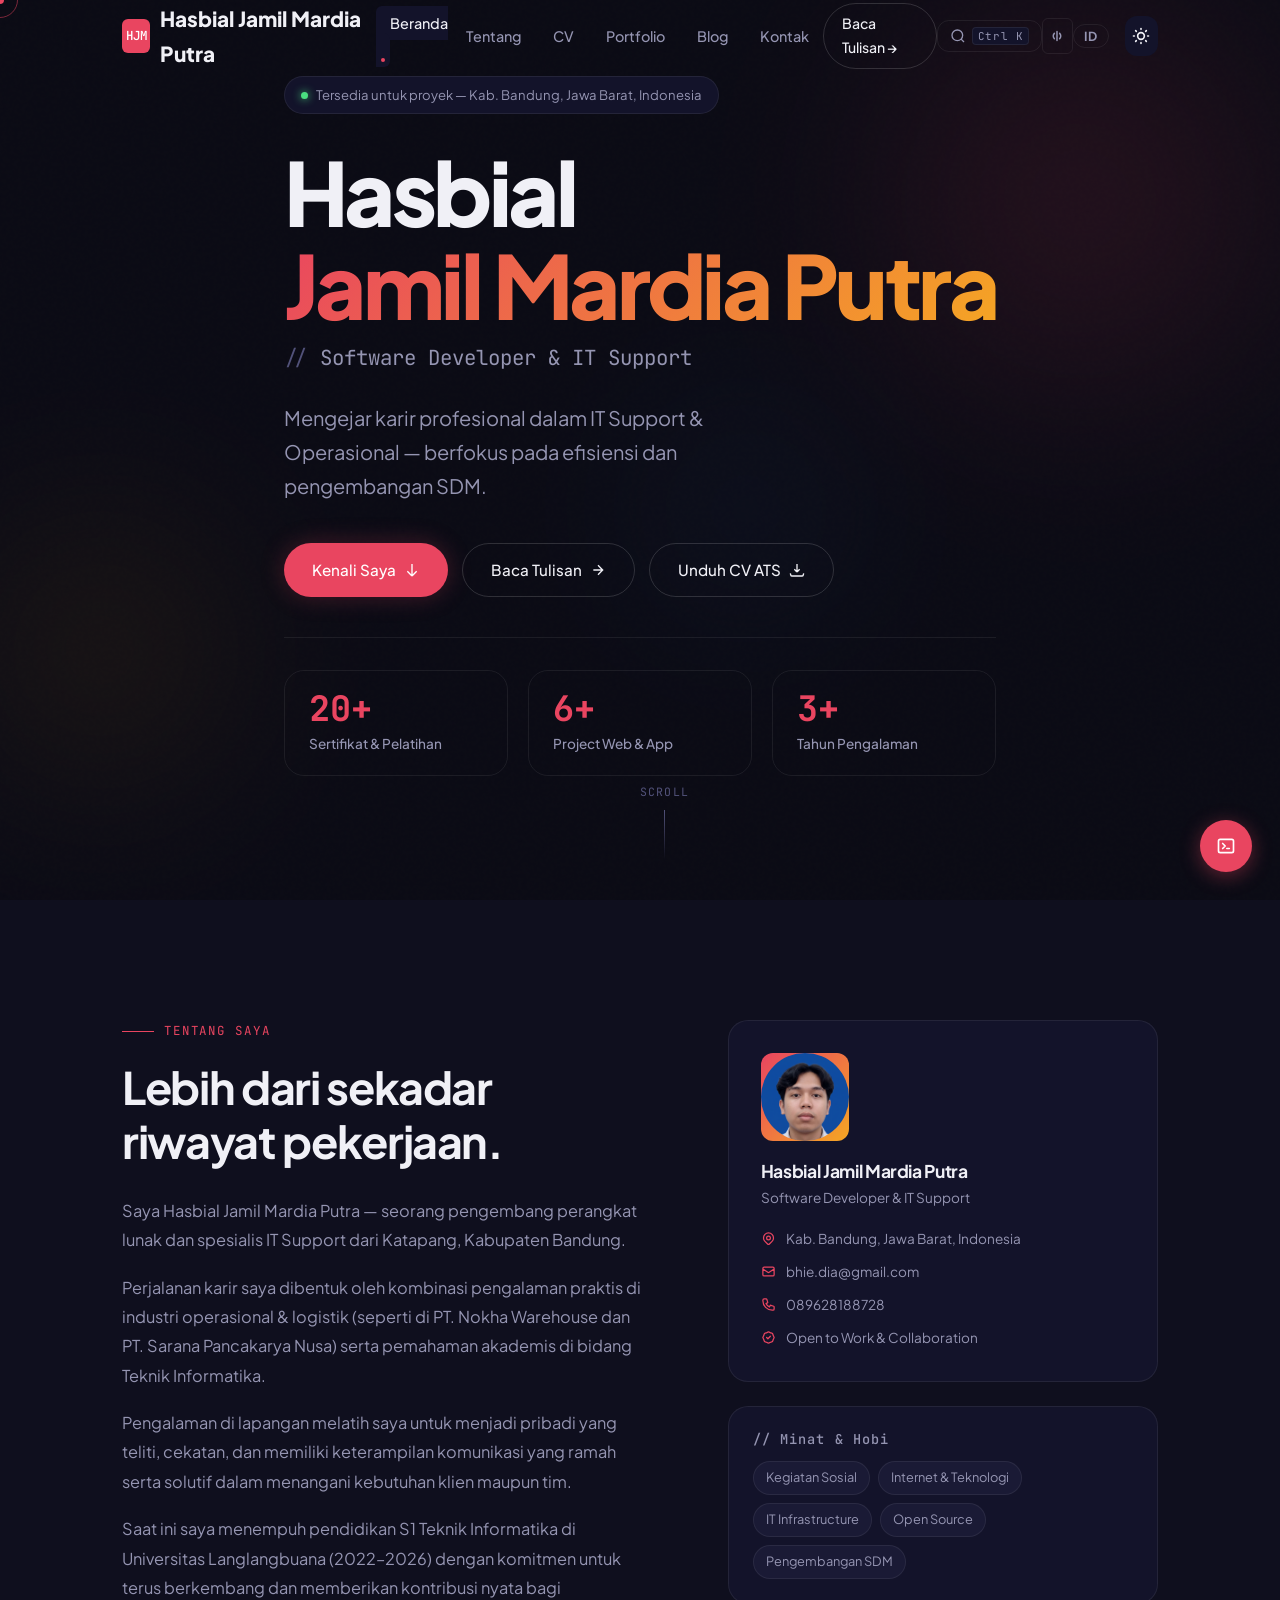
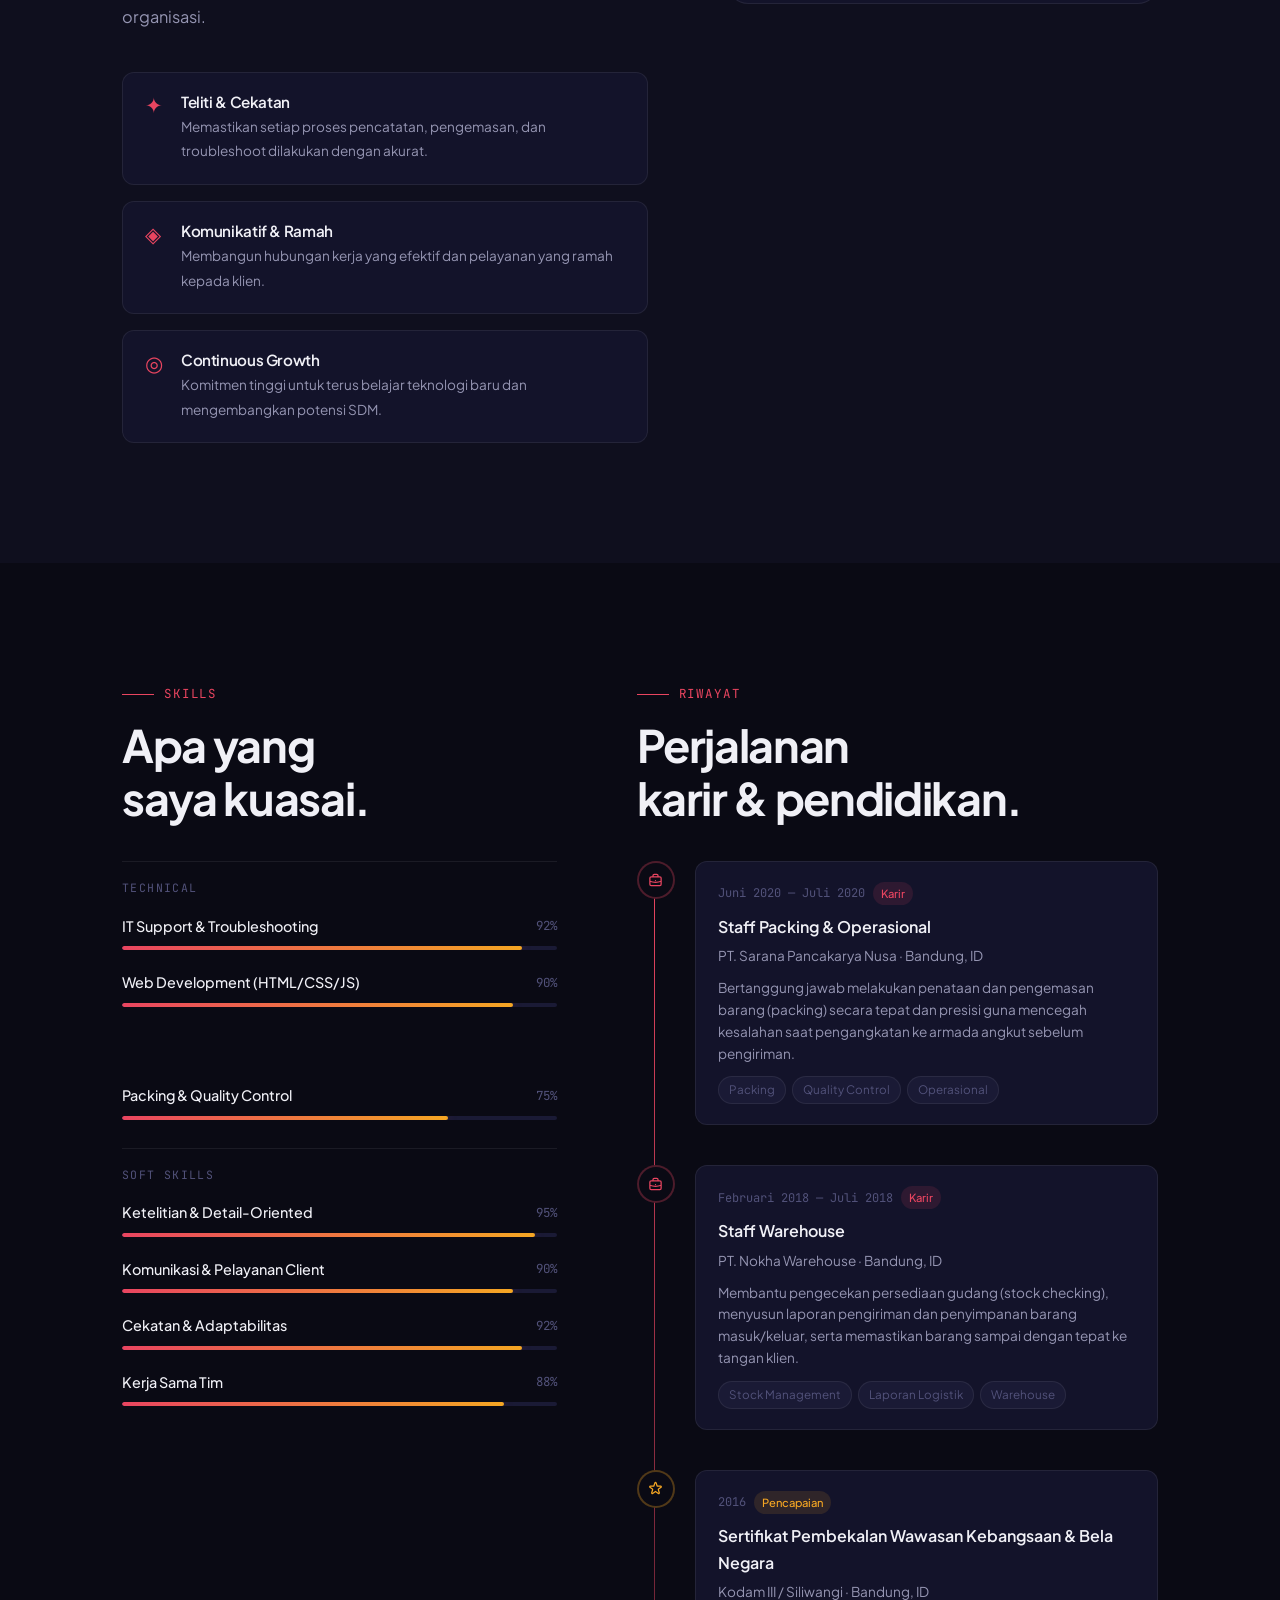
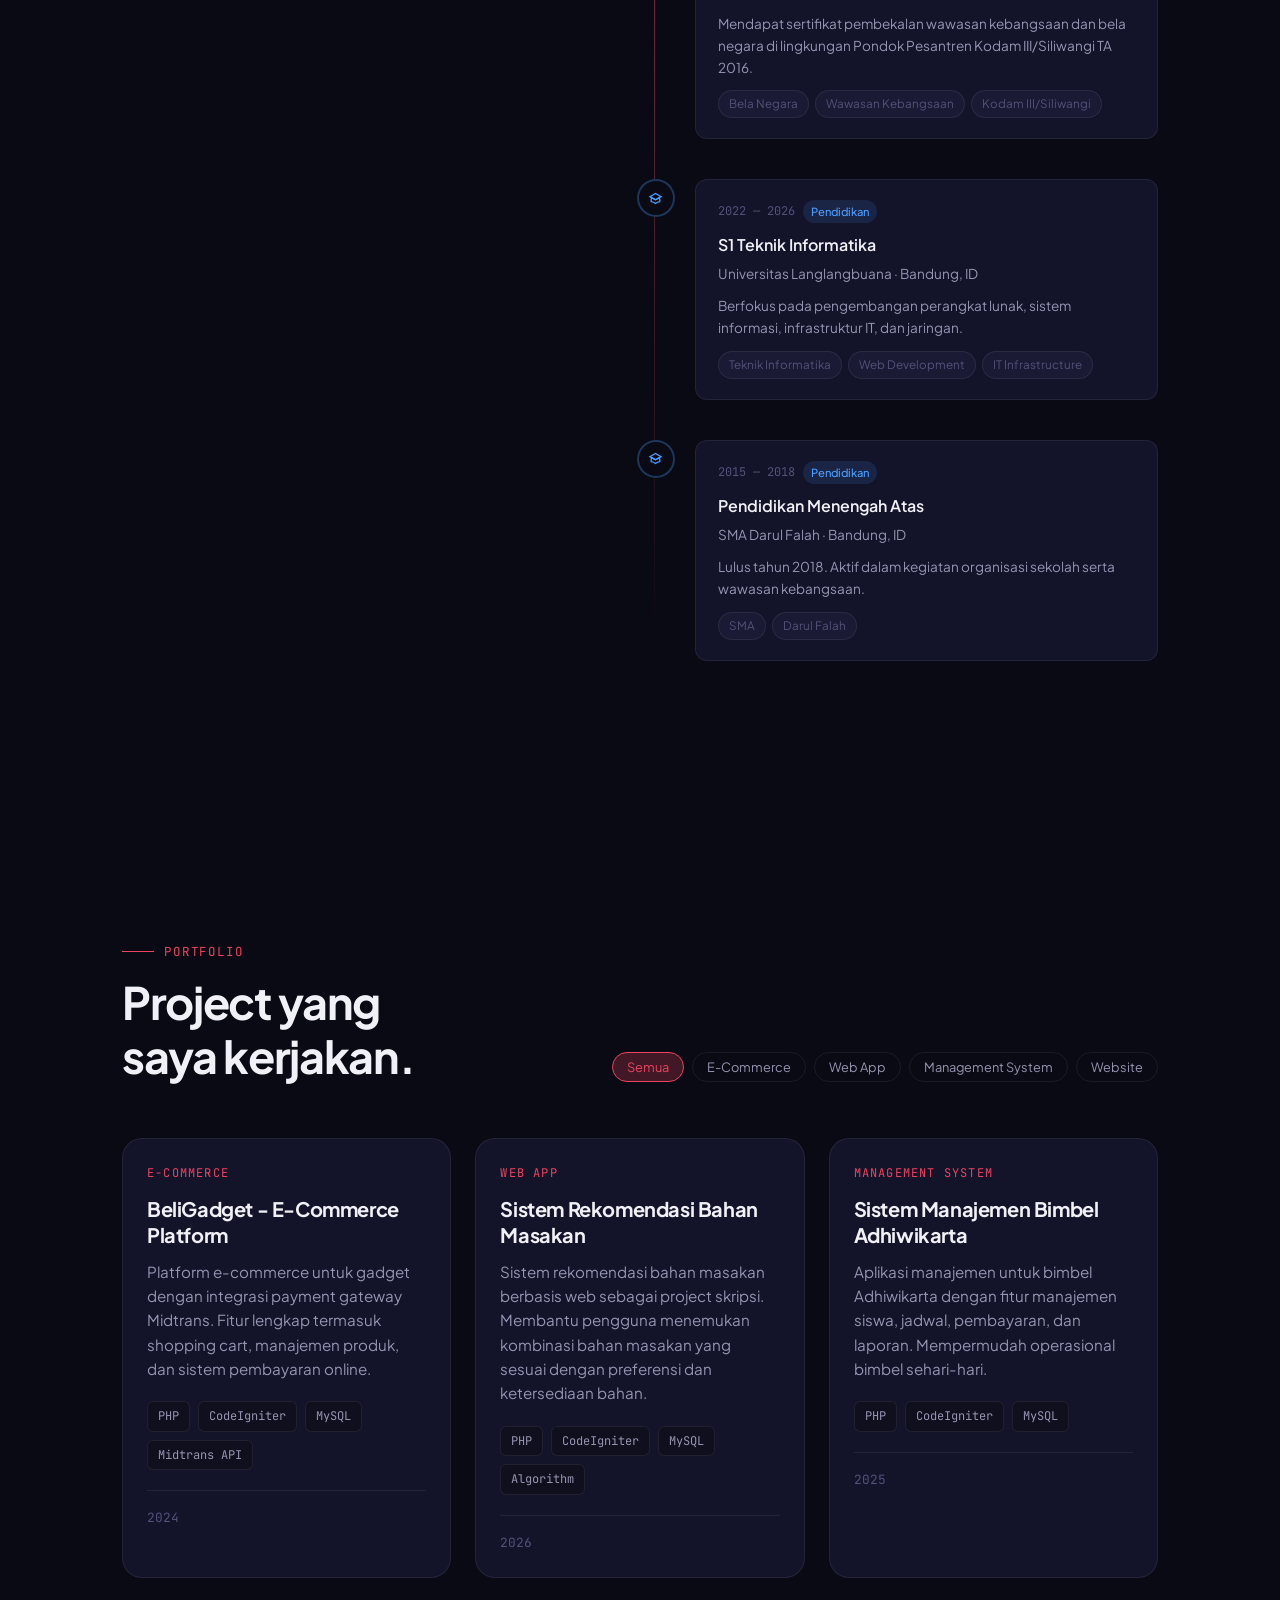
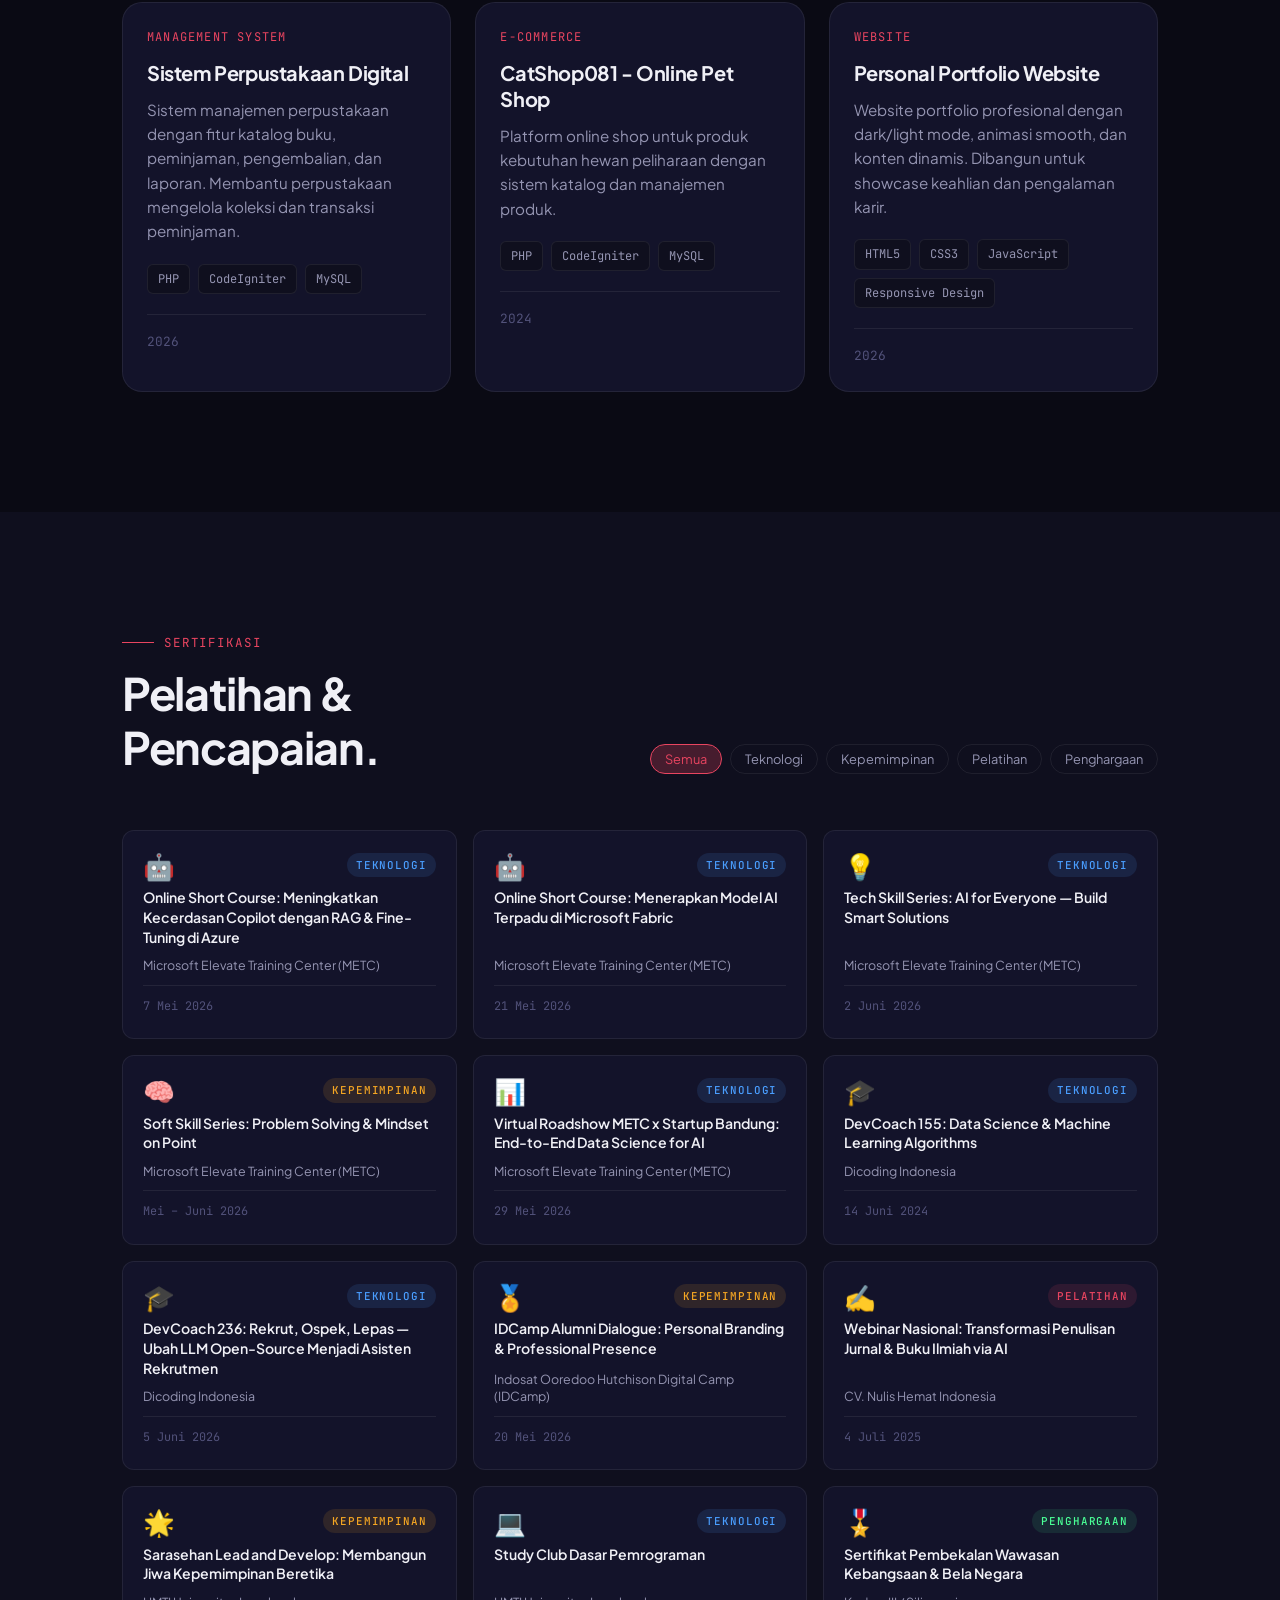
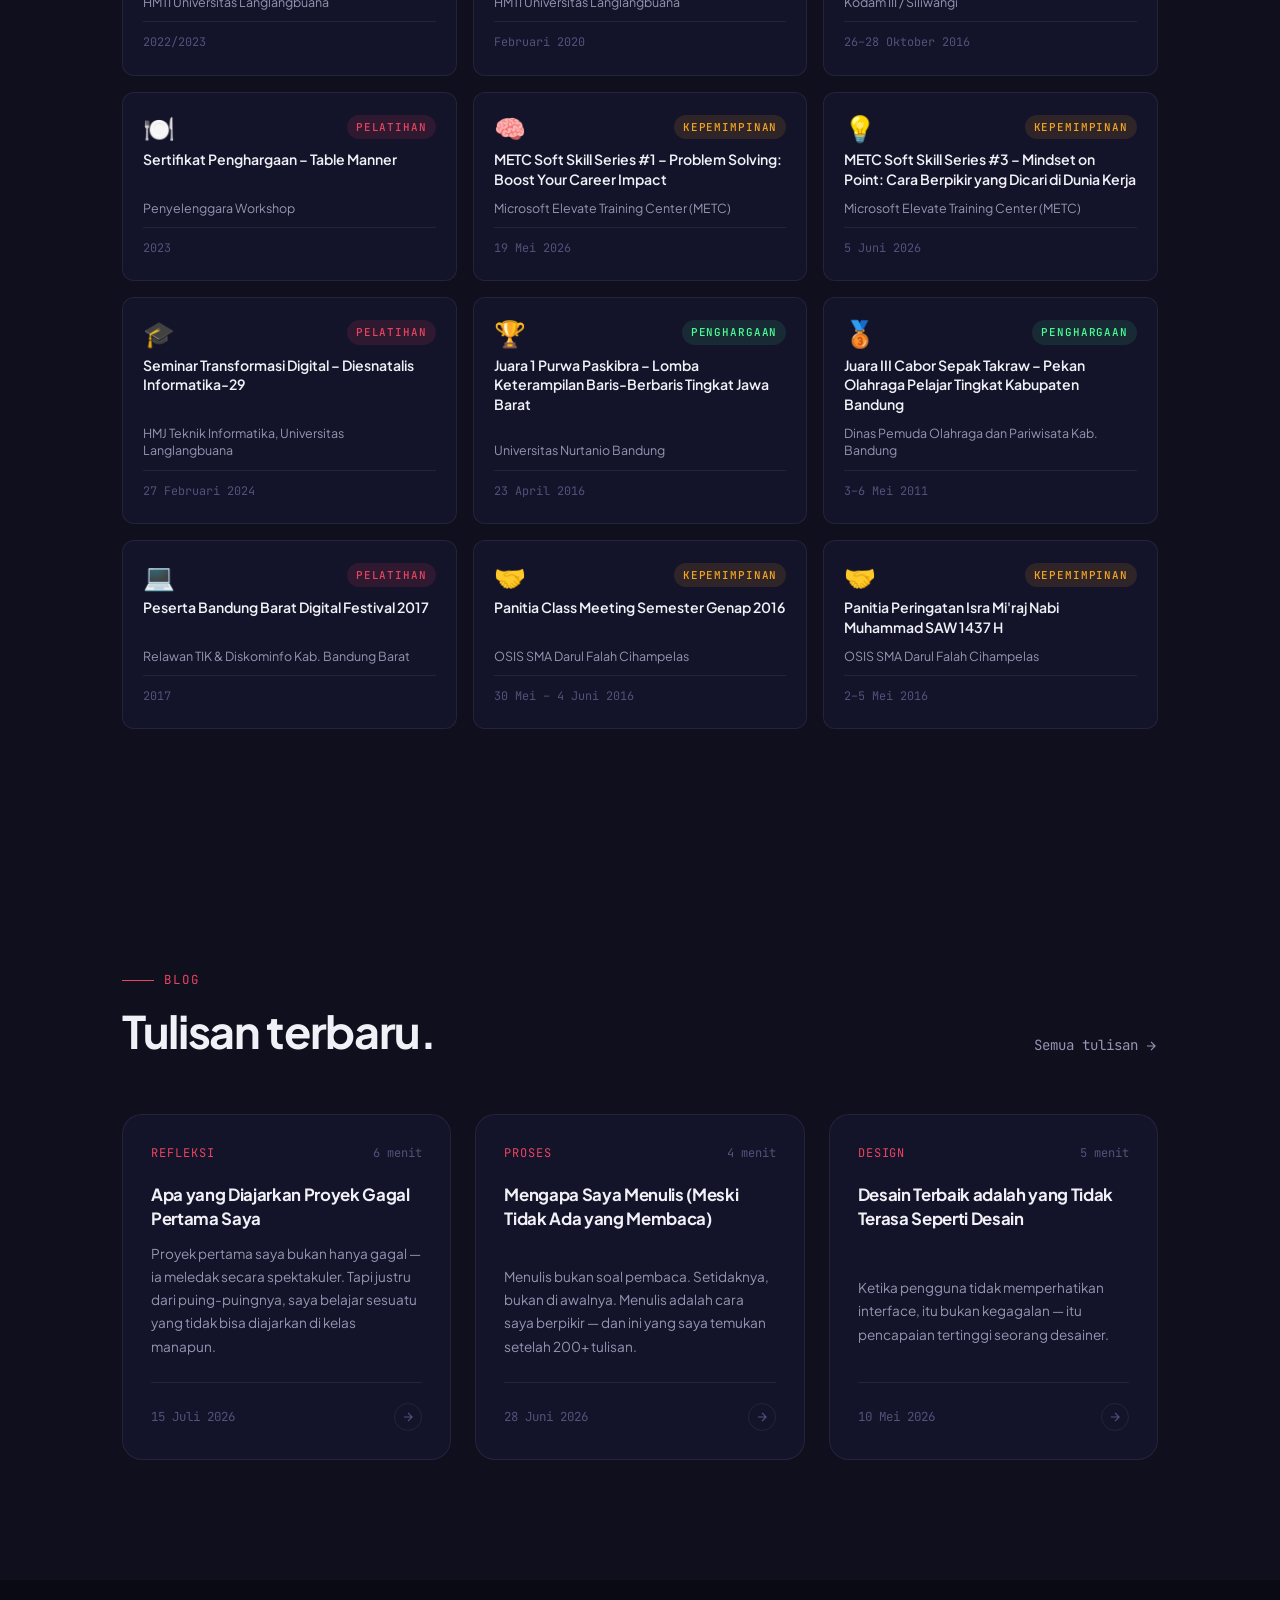
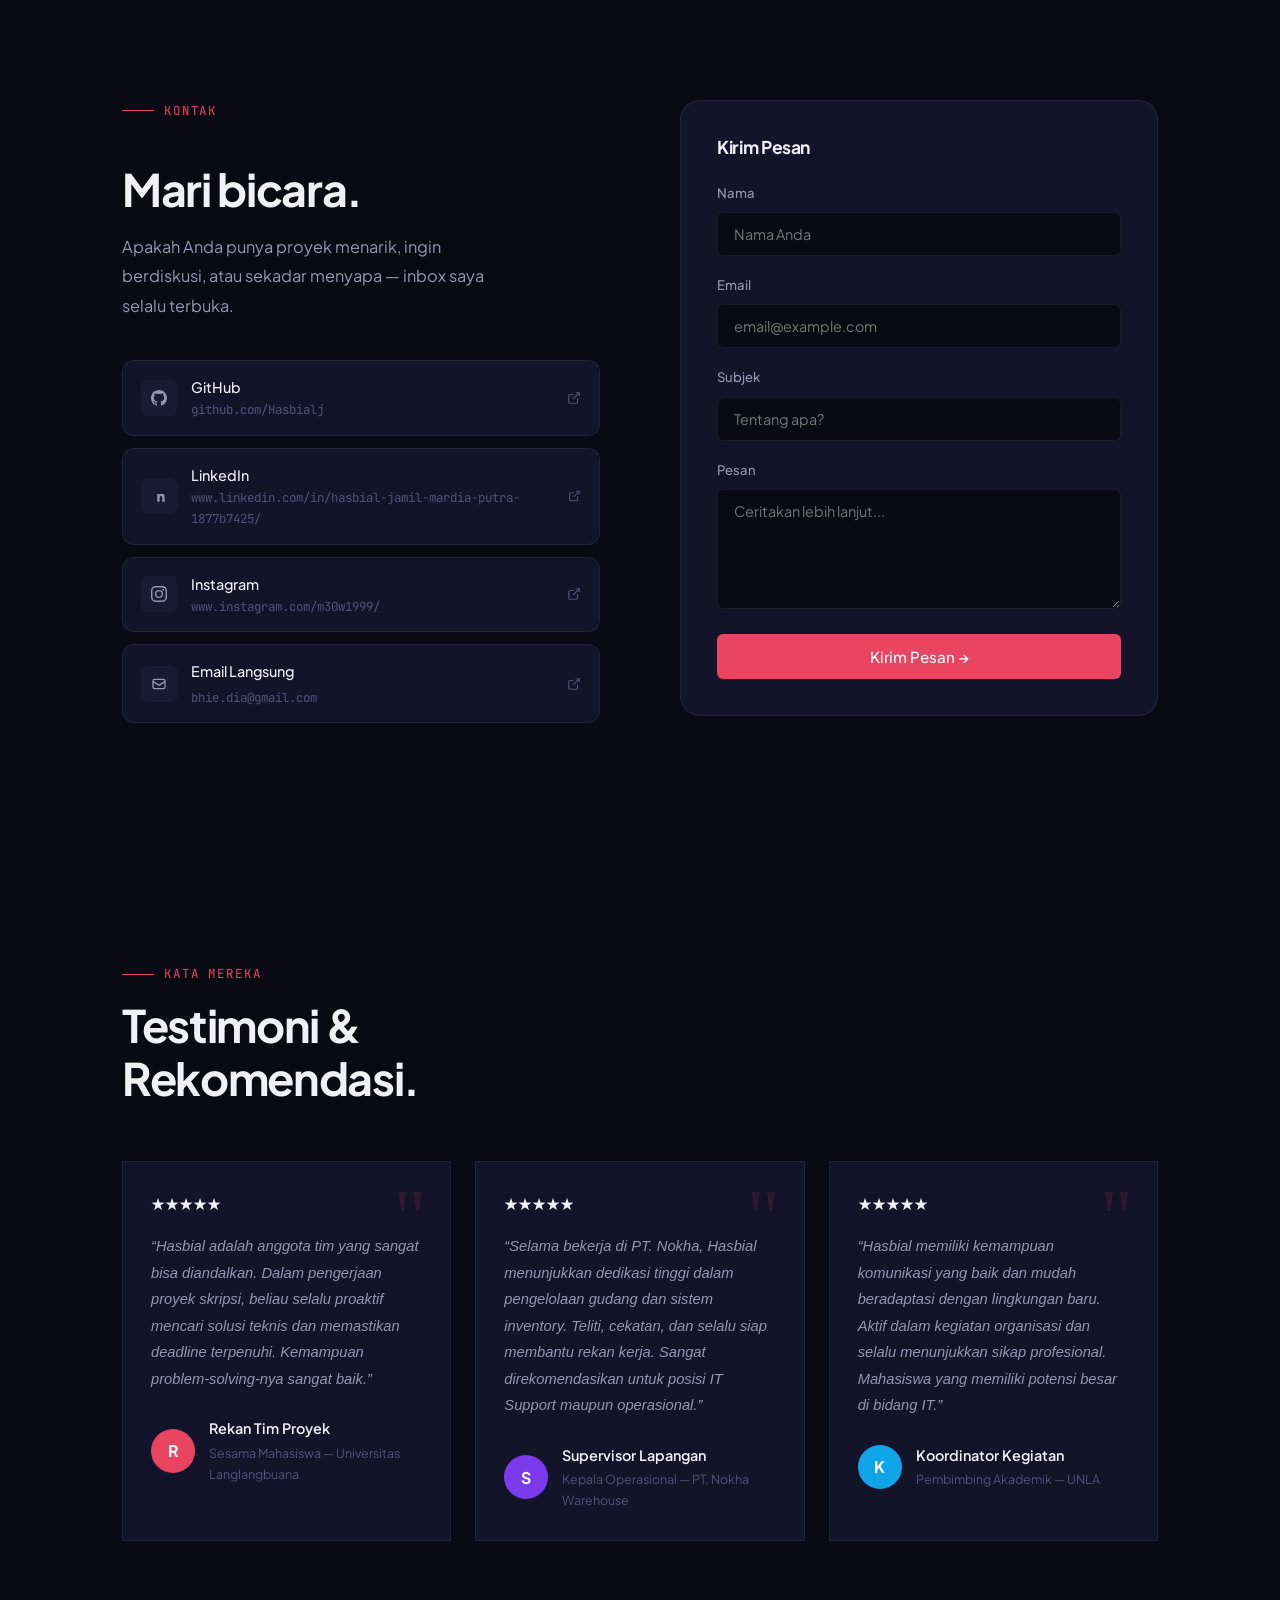
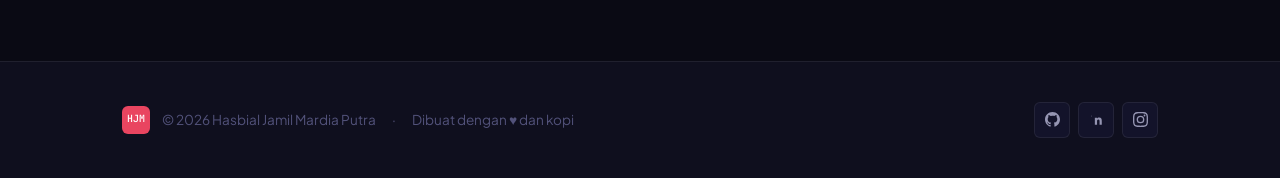
==== commit e517b443: "Add 5 new features: Command Palette, CLI Terminal, Project Modal, Testimonials, Sound Effects" ====
--- a/index.html
+++ b/index.html
@@ -61,8 +61,28 @@
         <li><a href="#contact"     class="nav-link"        id="nav-contact">Kontak</a></li>
       </ul>
 
-      <!-- CTA + Language Toggle + Theme Toggle + Hamburger -->
+      <!-- CTA + Search + Sound + Language Toggle + Theme Toggle + Hamburger -->
       <a href="blog/index.html" class="nav-cta" id="nav-blog-cta">Baca Tulisan →</a>
+
+      <!-- Command Palette Trigger -->
+      <button class="cmd-palette-trigger" id="cmd-palette-trigger" aria-label="Open Command Palette" title="Pencarian Cepat (Ctrl+K)">
+        <svg width="16" height="16" fill="none" viewBox="0 0 24 24" stroke="currentColor" stroke-width="2">
+          <circle cx="11" cy="11" r="8"/><path d="m21 21-4.35-4.35"/>
+        </svg>
+        <span class="cmd-shortcut">Ctrl K</span>
+      </button>
+
+      <!-- Sound Toggle -->
+      <button class="sound-toggle" id="sound-toggle" aria-label="Toggle sound effects" title="Toggle sound effects">
+        <svg id="sound-icon-on" width="18" height="18" fill="none" viewBox="0 0 24 24" stroke="currentColor" stroke-width="2">
+          <path stroke-linecap="round" stroke-linejoin="round" d="M15.536 8.464a5 5 0 010 7.072M12 6v12m-3.536-9.536a5 5 0 000 7.072"/>
+        </svg>
+        <svg id="sound-icon-off" width="18" height="18" fill="none" viewBox="0 0 24 24" stroke="currentColor" stroke-width="2" style="display:none">
+          <path stroke-linecap="round" stroke-linejoin="round" d="M5.586 15H4a1 1 0 01-1-1v-4a1 1 0 011-1h1.586l4.707-4.707C10.923 3.663 12 4.109 12 5v14c0 .891-1.077 1.337-1.707.707L5.586 15z" clip-rule="evenodd"/>
+          <path stroke-linecap="round" stroke-linejoin="round" d="M17 14l2-2m0 0l2-2m-2 2l-2-2m2 2l2 2"/>
+        </svg>
+      </button>
+
       <button class="lang-toggle" id="lang-toggle" aria-label="Switch language" title="Switch language ID/EN">
         <span id="lang-label">ID</span>
       </button>
@@ -421,6 +441,24 @@
       </div>
     </section>
 
+
+    <!-- ============================================================
+         TESTIMONIALS SECTION
+         ============================================================ -->
+    <section id="testimonials" aria-label="Testimoni">
+      <div class="container">
+        <div class="section-header">
+          <div>
+            <p class="section-label reveal">Kata Mereka</p>
+            <h2 class="reveal">Testimoni &amp;<br>Rekomendasi.</h2>
+          </div>
+        </div>
+        <div class="testimonials-grid" id="testimonials-grid">
+          <!-- Diisi JS -->
+        </div>
+      </div>
+    </section>
+
   </main>
 
 
@@ -443,11 +481,68 @@
 
 
   <!-- ============================================================
+       COMMAND PALETTE MODAL
+       ============================================================ -->
+  <div class="cmd-overlay" id="cmd-overlay" aria-hidden="true"></div>
+  <div class="cmd-palette" id="cmd-palette" role="dialog" aria-modal="true" aria-label="Command Palette" style="display:none">
+    <div class="cmd-header">
+      <svg width="16" height="16" fill="none" viewBox="0 0 24 24" stroke="currentColor" stroke-width="2" aria-hidden="true">
+        <circle cx="11" cy="11" r="8"/><path d="m21 21-4.35-4.35"/>
+      </svg>
+      <input type="text" id="cmd-input" class="cmd-input" placeholder="Cari section, project, sertifikat..." autocomplete="off" spellcheck="false" />
+      <kbd class="cmd-esc-badge">ESC</kbd>
+    </div>
+    <ul class="cmd-results" id="cmd-results" role="listbox"></ul>
+    <div class="cmd-footer">
+      <span><kbd>↑</kbd><kbd>↓</kbd> Navigasi</span>
+      <span><kbd>↵</kbd> Pilih</span>
+      <span><kbd>Esc</kbd> Tutup</span>
+    </div>
+  </div>
+
+
+  <!-- ============================================================
+       PROJECT DETAIL MODAL
+       ============================================================ -->
+  <div class="modal-overlay" id="modal-overlay" aria-hidden="true"></div>
+  <div class="project-modal" id="project-modal" role="dialog" aria-modal="true" aria-label="Detail Project" style="display:none">
+    <button class="modal-close" id="modal-close" aria-label="Tutup">&times;</button>
+    <div class="modal-content" id="modal-content"></div>
+  </div>
+
+
+  <!-- ============================================================
+       CLI TERMINAL WIDGET
+       ============================================================ -->
+  <div class="terminal-fab" id="terminal-fab" title="Buka Terminal" aria-label="Buka Terminal">
+    <svg width="20" height="20" fill="none" viewBox="0 0 24 24" stroke="currentColor" stroke-width="2">
+      <path stroke-linecap="round" stroke-linejoin="round" d="M8 9l3 3-3 3m5 0h3M5 20h14a2 2 0 002-2V6a2 2 0 00-2-2H5a2 2 0 00-2 2v12a2 2 0 002 2z"/>
+    </svg>
+  </div>
+  <div class="terminal-widget" id="terminal-widget" aria-label="Interactive Terminal" style="display:none">
+    <div class="terminal-header">
+      <div class="terminal-dots">
+        <span class="dot-red" id="terminal-close-btn"></span>
+        <span class="dot-yellow"></span>
+        <span class="dot-green"></span>
+      </div>
+      <span class="terminal-title">hasbialj@portfolio:~$</span>
+    </div>
+    <div class="terminal-body" id="terminal-body"></div>
+    <div class="terminal-input-row">
+      <span class="terminal-prompt">➜</span>
+      <input type="text" id="terminal-input" class="terminal-input" autocomplete="off" spellcheck="false" placeholder="ketik 'help' untuk mulai..." />
+    </div>
+  </div>
+
+
+  <!-- ============================================================
        SCRIPTS
        ============================================================ -->
   <script src="js/data.js"></script>
   <script src="js/lang.js"></script>
   <script src="js/main.js"></script>
+  <script src="js/features.js"></script>
 
 </body>
 </html>
--- a/css/style.css
+++ b/css/style.css
@@ -1752,3 +1752,411 @@
   }
 }
 
+/* =====================================================
+   COMMAND PALETTE TRIGGER (Navbar Button)
+   ===================================================== */
+.cmd-palette-trigger {
+  display: flex;
+  align-items: center;
+  gap: 6px;
+  padding: 6px 12px;
+  background: var(--color-surface-hover);
+  border: 1px solid var(--color-border);
+  border-radius: var(--radius-md);
+  cursor: pointer;
+  color: var(--color-text-muted);
+  font-size: 0.78rem;
+  font-family: var(--font-mono);
+  transition: var(--transition-base);
+  white-space: nowrap;
+}
+.cmd-palette-trigger:hover {
+  border-color: var(--color-primary);
+  color: var(--color-primary);
+}
+.cmd-shortcut {
+  background: var(--color-surface);
+  border: 1px solid var(--color-border);
+  border-radius: 4px;
+  padding: 1px 5px;
+  font-size: 0.68rem;
+  letter-spacing: 0.05em;
+}
+
+/* =====================================================
+   COMMAND PALETTE MODAL
+   ===================================================== */
+.cmd-overlay {
+  position: fixed;
+  inset: 0;
+  background: rgba(0,0,0,0.6);
+  backdrop-filter: blur(4px);
+  z-index: 9998;
+  opacity: 0;
+  pointer-events: none;
+  transition: opacity 0.2s;
+}
+.cmd-overlay.open { opacity: 1; pointer-events: all; }
+
+.cmd-palette {
+  position: fixed;
+  top: 15%;
+  left: 50%;
+  transform: translateX(-50%);
+  width: min(640px, 90vw);
+  background: var(--color-surface);
+  border: 1px solid var(--color-border);
+  border-radius: var(--radius-xl);
+  box-shadow: 0 24px 64px rgba(0,0,0,0.5);
+  z-index: 9999;
+  overflow: hidden;
+  animation: cmdSlideIn 0.2s ease;
+}
+@keyframes cmdSlideIn {
+  from { opacity: 0; transform: translateX(-50%) translateY(-16px); }
+  to   { opacity: 1; transform: translateX(-50%) translateY(0); }
+}
+
+.cmd-header {
+  display: flex;
+  align-items: center;
+  gap: 12px;
+  padding: 16px 20px;
+  border-bottom: 1px solid var(--color-border);
+}
+.cmd-header svg { color: var(--color-text-muted); flex-shrink: 0; }
+.cmd-input {
+  flex: 1;
+  background: transparent;
+  border: none;
+  outline: none;
+  color: var(--color-text);
+  font-size: 1rem;
+  font-family: var(--font-body);
+}
+.cmd-input::placeholder { color: var(--color-text-faint); }
+.cmd-esc-badge {
+  background: var(--color-surface-hover);
+  border: 1px solid var(--color-border);
+  border-radius: 4px;
+  padding: 2px 8px;
+  font-size: 0.7rem;
+  color: var(--color-text-faint);
+  font-family: var(--font-mono);
+}
+
+.cmd-results {
+  list-style: none;
+  max-height: 380px;
+  overflow-y: auto;
+  padding: 8px;
+}
+.cmd-results:empty::after {
+  content: 'Tidak ada hasil ditemukan.';
+  display: block;
+  text-align: center;
+  color: var(--color-text-faint);
+  font-size: 0.88rem;
+  padding: 24px;
+}
+.cmd-item {
+  display: flex;
+  align-items: center;
+  gap: 12px;
+  padding: 10px 12px;
+  border-radius: var(--radius-md);
+  cursor: pointer;
+  color: var(--color-text);
+  font-size: 0.9rem;
+  transition: background 0.15s;
+}
+.cmd-item:hover, .cmd-item.active {
+  background: var(--color-surface-hover);
+}
+.cmd-item-icon {
+  width: 32px;
+  height: 32px;
+  border-radius: var(--radius-sm);
+  background: var(--color-surface-hover);
+  display: flex;
+  align-items: center;
+  justify-content: center;
+  font-size: 0.9rem;
+  flex-shrink: 0;
+}
+.cmd-item-group {
+  font-size: 0.7rem;
+  font-weight: 600;
+  letter-spacing: 0.08em;
+  text-transform: uppercase;
+  color: var(--color-text-faint);
+  padding: 12px 12px 4px;
+}
+.cmd-item-meta { font-size: 0.75rem; color: var(--color-text-muted); }
+.cmd-footer {
+  display: flex;
+  gap: 16px;
+  padding: 10px 20px;
+  border-top: 1px solid var(--color-border);
+  font-size: 0.72rem;
+  color: var(--color-text-faint);
+}
+.cmd-footer kbd {
+  background: var(--color-surface-hover);
+  border: 1px solid var(--color-border);
+  border-radius: 3px;
+  padding: 1px 5px;
+  font-family: var(--font-mono);
+  font-size: 0.68rem;
+}
+
+/* =====================================================
+   PROJECT DETAIL MODAL
+   ===================================================== */
+.modal-overlay {
+  position: fixed;
+  inset: 0;
+  background: rgba(0,0,0,0.7);
+  backdrop-filter: blur(6px);
+  z-index: 8998;
+  opacity: 0;
+  pointer-events: none;
+  transition: opacity 0.25s;
+}
+.modal-overlay.open { opacity: 1; pointer-events: all; }
+
+.project-modal {
+  position: fixed;
+  top: 50%;
+  left: 50%;
+  transform: translate(-50%, -50%) scale(0.95);
+  width: min(720px, 92vw);
+  max-height: 85vh;
+  overflow-y: auto;
+  background: var(--color-surface);
+  border: 1px solid var(--color-border);
+  border-radius: var(--radius-xl);
+  box-shadow: 0 32px 80px rgba(0,0,0,0.5);
+  z-index: 8999;
+  padding: 40px;
+  transition: transform 0.25s, opacity 0.25s;
+  opacity: 0;
+}
+.project-modal.open {
+  transform: translate(-50%, -50%) scale(1);
+  opacity: 1;
+}
+.modal-close {
+  position: absolute;
+  top: 16px;
+  right: 20px;
+  background: var(--color-surface-hover);
+  border: 1px solid var(--color-border);
+  border-radius: var(--radius-sm);
+  color: var(--color-text-muted);
+  font-size: 1.4rem;
+  width: 36px;
+  height: 36px;
+  display: flex;
+  align-items: center;
+  justify-content: center;
+  cursor: pointer;
+  line-height: 1;
+  transition: var(--transition-base);
+}
+.modal-close:hover { background: var(--color-primary); color: white; border-color: var(--color-primary); }
+.modal-tag { display: inline-block; background: var(--color-primary); color: white; font-size: 0.72rem; font-weight: 600; padding: 3px 10px; border-radius: 999px; margin-bottom: 12px; }
+.modal-title { font-size: 1.6rem; font-weight: 700; color: var(--color-text); margin-bottom: 12px; }
+.modal-desc { color: var(--color-text-muted); line-height: 1.8; margin-bottom: 24px; }
+.modal-tech-list { display: flex; flex-wrap: wrap; gap: 8px; margin-bottom: 28px; }
+.modal-tech-list span { background: var(--color-surface-hover); border: 1px solid var(--color-border); padding: 4px 12px; border-radius: 999px; font-size: 0.78rem; font-family: var(--font-mono); color: var(--color-text-muted); }
+.modal-features { }
+.modal-features h4 { font-size: 0.85rem; font-weight: 600; letter-spacing: 0.06em; text-transform: uppercase; color: var(--color-text-faint); margin-bottom: 12px; }
+.modal-features ul { list-style: none; display: flex; flex-direction: column; gap: 8px; }
+.modal-features ul li { display: flex; gap: 10px; align-items: flex-start; color: var(--color-text-muted); font-size: 0.9rem; }
+.modal-features ul li::before { content: "✓"; color: var(--color-primary); font-weight: 700; margin-top: 1px; flex-shrink: 0; }
+.modal-actions { display: flex; gap: 12px; margin-top: 28px; padding-top: 24px; border-top: 1px solid var(--color-border); }
+
+/* =====================================================
+   TESTIMONIALS SECTION
+   ===================================================== */
+#testimonials { padding: var(--section-gap) 0; }
+
+.testimonials-grid {
+  display: grid;
+  grid-template-columns: repeat(auto-fit, minmax(300px, 1fr));
+  gap: 24px;
+  margin-top: 48px;
+}
+
+.testi-card {
+  background: var(--color-surface);
+  border: 1px solid var(--color-border);
+  border-radius: var(--radius-xl);
+  padding: 28px;
+  position: relative;
+  overflow: hidden;
+  transition: var(--transition-base);
+}
+.testi-card::before {
+  content: '"';
+  position: absolute;
+  top: 16px;
+  right: 24px;
+  font-size: 5rem;
+  line-height: 1;
+  color: var(--color-primary);
+  opacity: 0.12;
+  font-family: Georgia, serif;
+  pointer-events: none;
+}
+.testi-card:hover {
+  border-color: var(--color-primary);
+  transform: translateY(-4px);
+  box-shadow: var(--shadow-glow);
+}
+.testi-stars { display: flex; gap: 3px; margin-bottom: 16px; }
+.testi-stars span { color: #f59e0b; font-size: 0.85rem; }
+.testi-text { color: var(--color-text-muted); line-height: 1.8; font-size: 0.92rem; margin-bottom: 24px; font-style: italic; }
+.testi-author { display: flex; align-items: center; gap: 14px; }
+.testi-avatar {
+  width: 44px;
+  height: 44px;
+  border-radius: 50%;
+  display: flex;
+  align-items: center;
+  justify-content: center;
+  font-weight: 700;
+  font-size: 1rem;
+  color: white;
+  flex-shrink: 0;
+}
+.testi-name { font-weight: 600; color: var(--color-text); font-size: 0.9rem; }
+.testi-role { font-size: 0.78rem; color: var(--color-text-faint); margin-top: 2px; }
+
+/* =====================================================
+   SOUND TOGGLE
+   ===================================================== */
+.sound-toggle {
+  display: flex;
+  align-items: center;
+  justify-content: center;
+  width: 36px;
+  height: 36px;
+  background: transparent;
+  border: 1px solid var(--color-border);
+  border-radius: var(--radius-sm);
+  cursor: pointer;
+  color: var(--color-text-muted);
+  transition: var(--transition-base);
+}
+.sound-toggle:hover { border-color: var(--color-primary); color: var(--color-primary); }
+.sound-toggle.muted { opacity: 0.5; }
+
+/* =====================================================
+   CLI TERMINAL WIDGET
+   ===================================================== */
+.terminal-fab {
+  position: fixed;
+  bottom: 28px;
+  right: 28px;
+  width: 52px;
+  height: 52px;
+  background: var(--color-primary);
+  border-radius: 50%;
+  display: flex;
+  align-items: center;
+  justify-content: center;
+  cursor: pointer;
+  z-index: 7000;
+  box-shadow: 0 4px 20px rgba(233, 69, 96, 0.4);
+  transition: var(--transition-base);
+  color: white;
+}
+.terminal-fab:hover { transform: scale(1.1); box-shadow: 0 6px 28px rgba(233, 69, 96, 0.6); }
+
+.terminal-widget {
+  position: fixed;
+  bottom: 92px;
+  right: 28px;
+  width: 420px;
+  max-height: 340px;
+  background: #0d1117;
+  border: 1px solid #30363d;
+  border-radius: var(--radius-lg);
+  box-shadow: 0 20px 60px rgba(0,0,0,0.6);
+  z-index: 7001;
+  overflow: hidden;
+  display: flex;
+  flex-direction: column;
+  animation: terminalSlideUp 0.25s ease;
+}
+@keyframes terminalSlideUp {
+  from { opacity: 0; transform: translateY(20px); }
+  to   { opacity: 1; transform: translateY(0); }
+}
+
+.terminal-header {
+  display: flex;
+  align-items: center;
+  gap: 8px;
+  background: #161b22;
+  padding: 10px 16px;
+  border-bottom: 1px solid #30363d;
+  user-select: none;
+}
+.terminal-dots { display: flex; gap: 6px; }
+.terminal-dots span { width: 12px; height: 12px; border-radius: 50%; cursor: pointer; }
+.dot-red    { background: #ff5f57; }
+.dot-yellow { background: #febc2e; }
+.dot-green  { background: #28c840; }
+.terminal-title { font-size: 0.78rem; color: #8b949e; font-family: var(--font-mono); margin-left: auto; }
+
+.terminal-body {
+  flex: 1;
+  overflow-y: auto;
+  padding: 16px;
+  font-family: var(--font-mono);
+  font-size: 0.82rem;
+  line-height: 1.7;
+  color: #e6edf3;
+}
+.terminal-body::-webkit-scrollbar { width: 4px; }
+.terminal-body::-webkit-scrollbar-track { background: transparent; }
+.terminal-body::-webkit-scrollbar-thumb { background: #30363d; border-radius: 2px; }
+
+.t-line { margin-bottom: 2px; }
+.t-cmd  { color: #79c0ff; }
+.t-prompt { color: #3fb950; margin-right: 8px; }
+.t-output { color: #e6edf3; }
+.t-error { color: #ff7b72; }
+.t-success { color: #3fb950; }
+.t-info { color: #d2a8ff; }
+.t-highlight { color: #ffa657; }
+
+.terminal-input-row {
+  display: flex;
+  align-items: center;
+  gap: 10px;
+  padding: 10px 16px;
+  border-top: 1px solid #30363d;
+  background: #0d1117;
+}
+.terminal-prompt { color: #3fb950; font-family: var(--font-mono); font-size: 1rem; }
+.terminal-input {
+  flex: 1;
+  background: transparent;
+  border: none;
+  outline: none;
+  color: #e6edf3;
+  font-family: var(--font-mono);
+  font-size: 0.82rem;
+  caret-color: #3fb950;
+}
+.terminal-input::placeholder { color: #484f58; }
+
+@media (max-width: 480px) {
+  .terminal-widget { width: calc(100vw - 32px); right: 16px; bottom: 80px; }
+  .terminal-fab { bottom: 16px; right: 16px; }
+  .cmd-palette-trigger .cmd-shortcut { display: none; }
+}
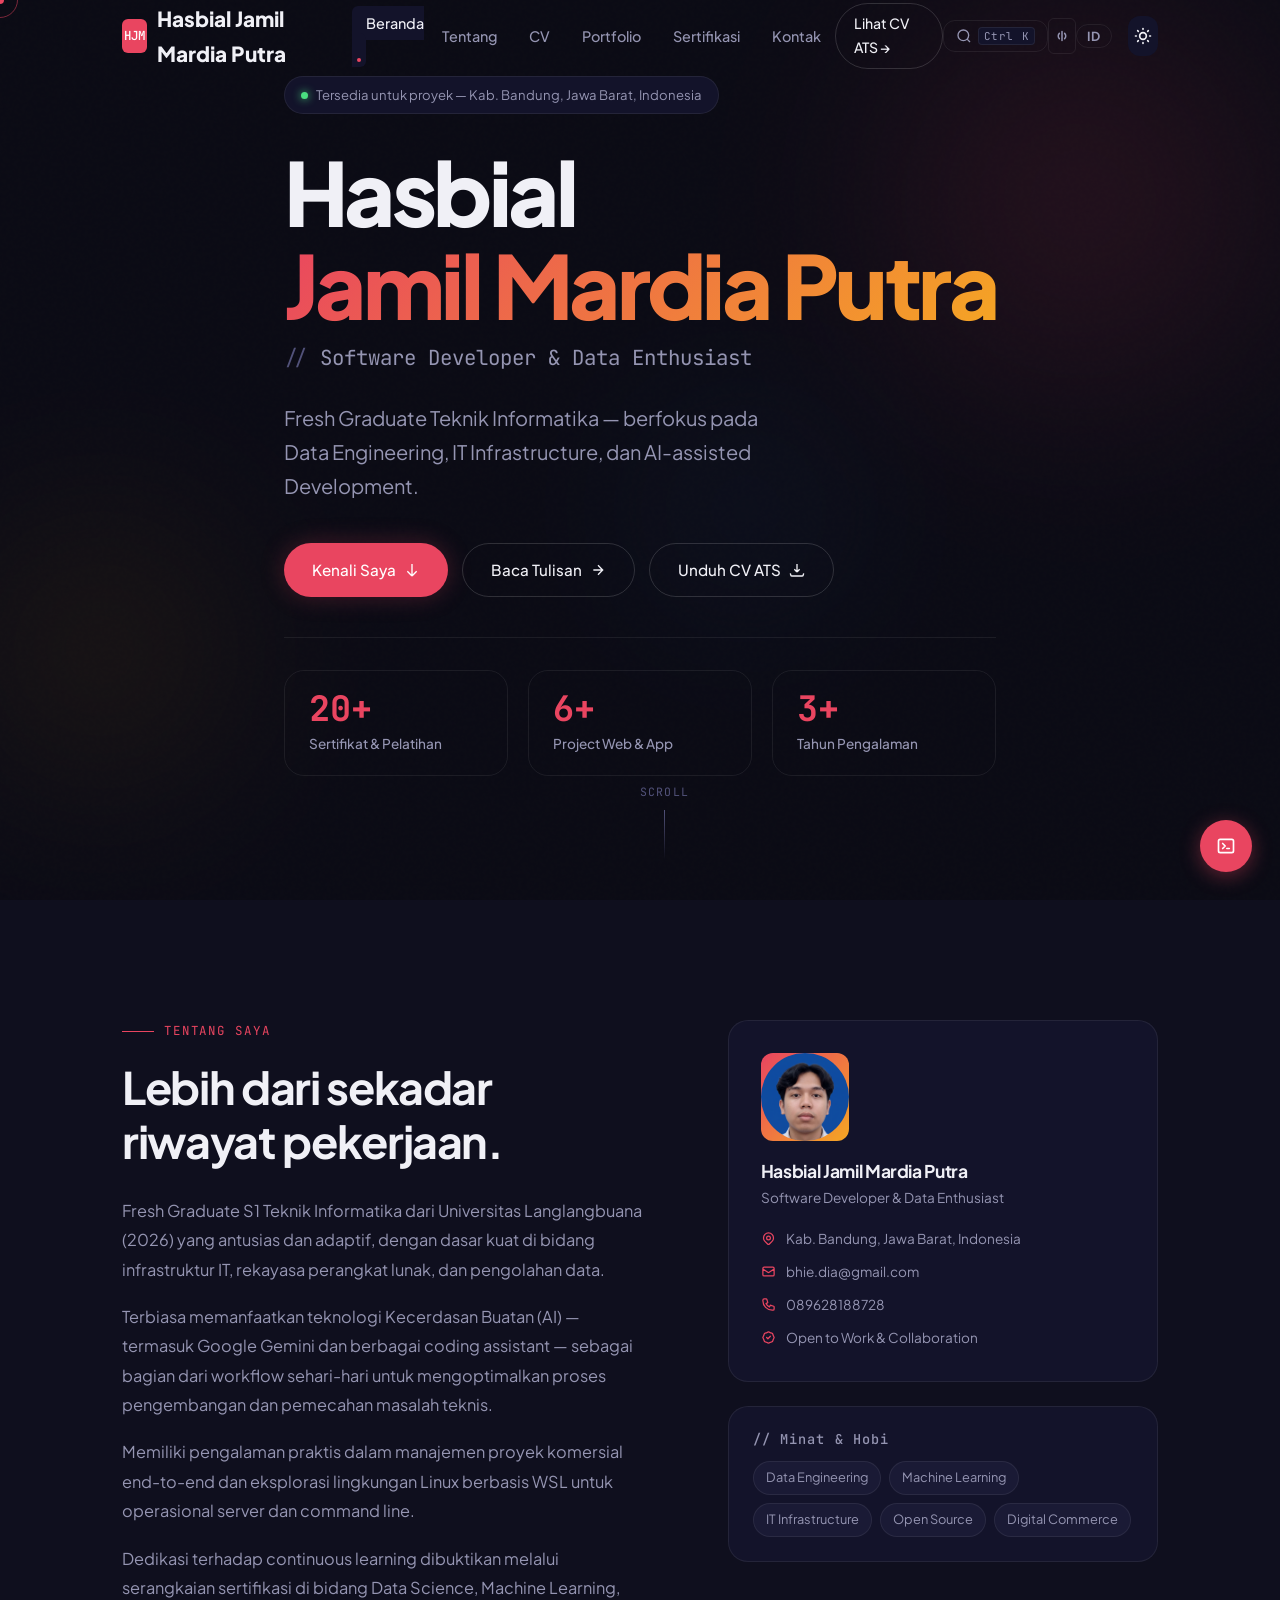
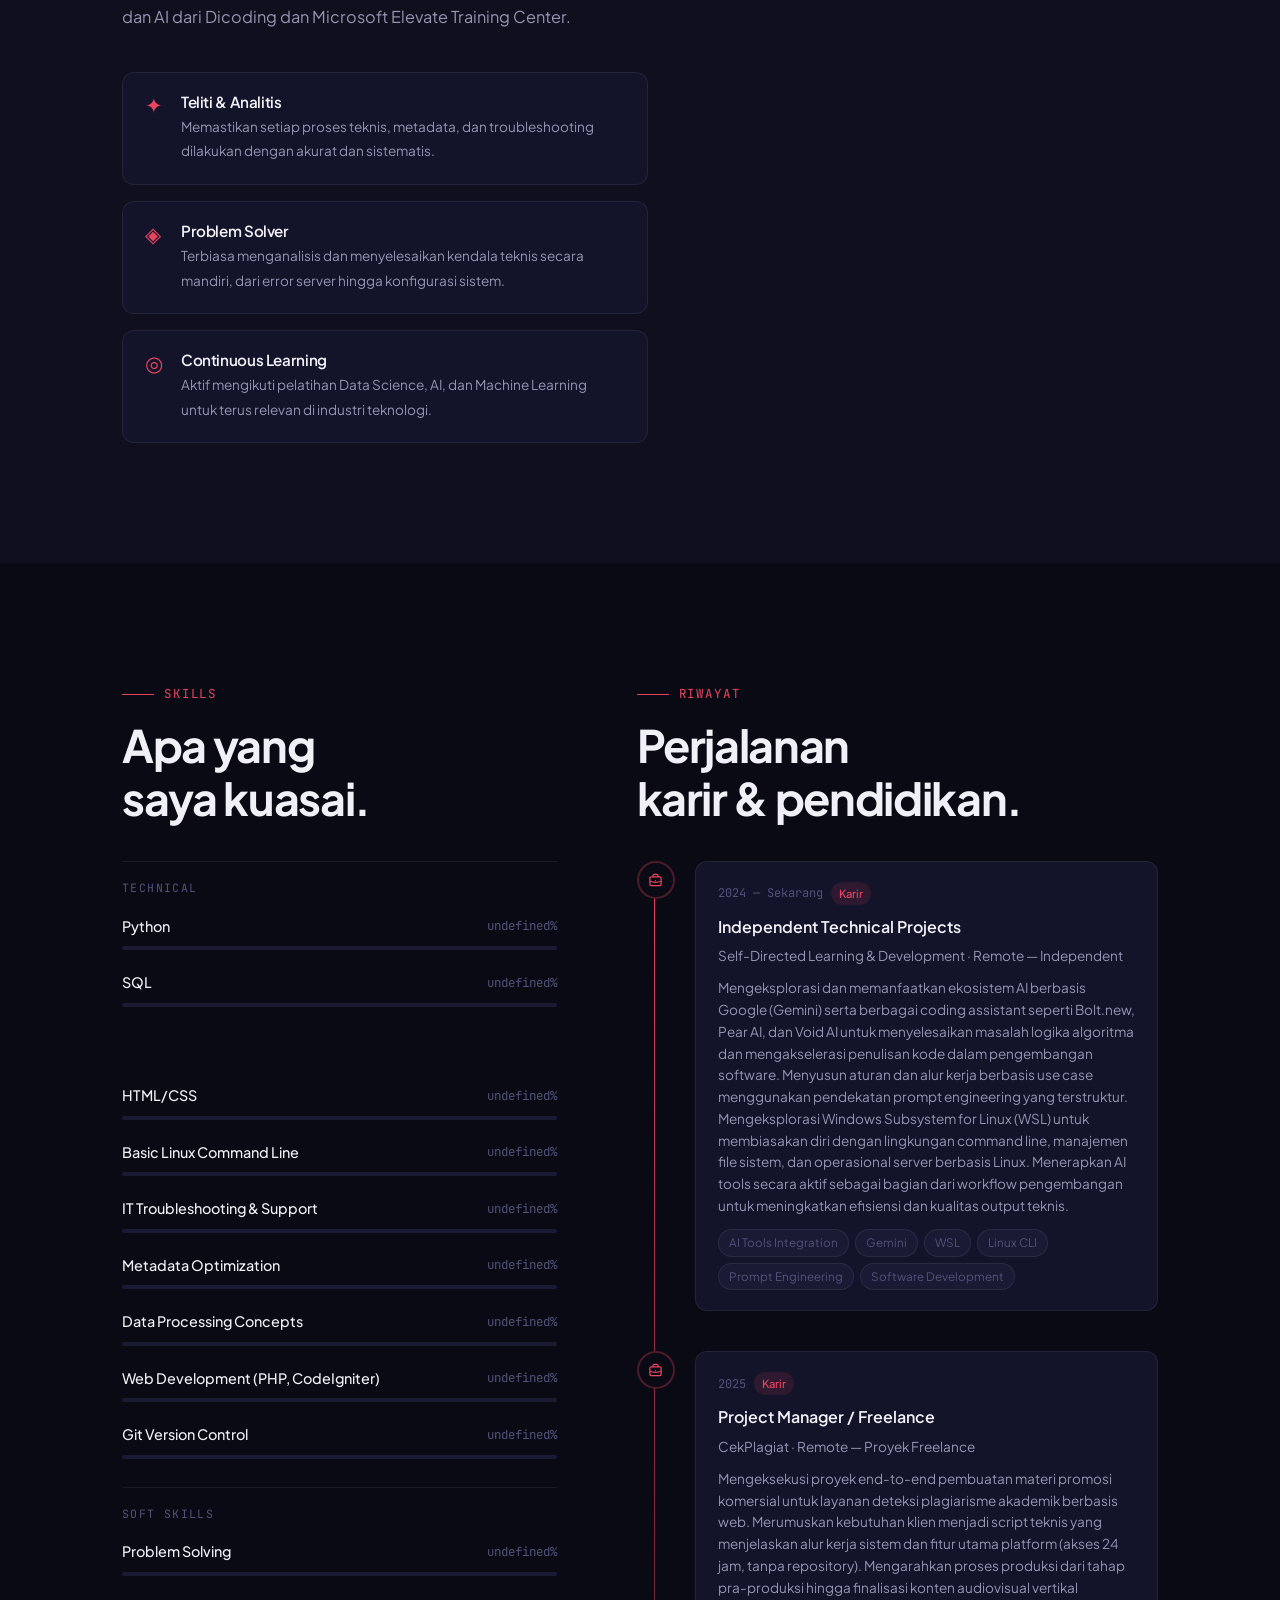
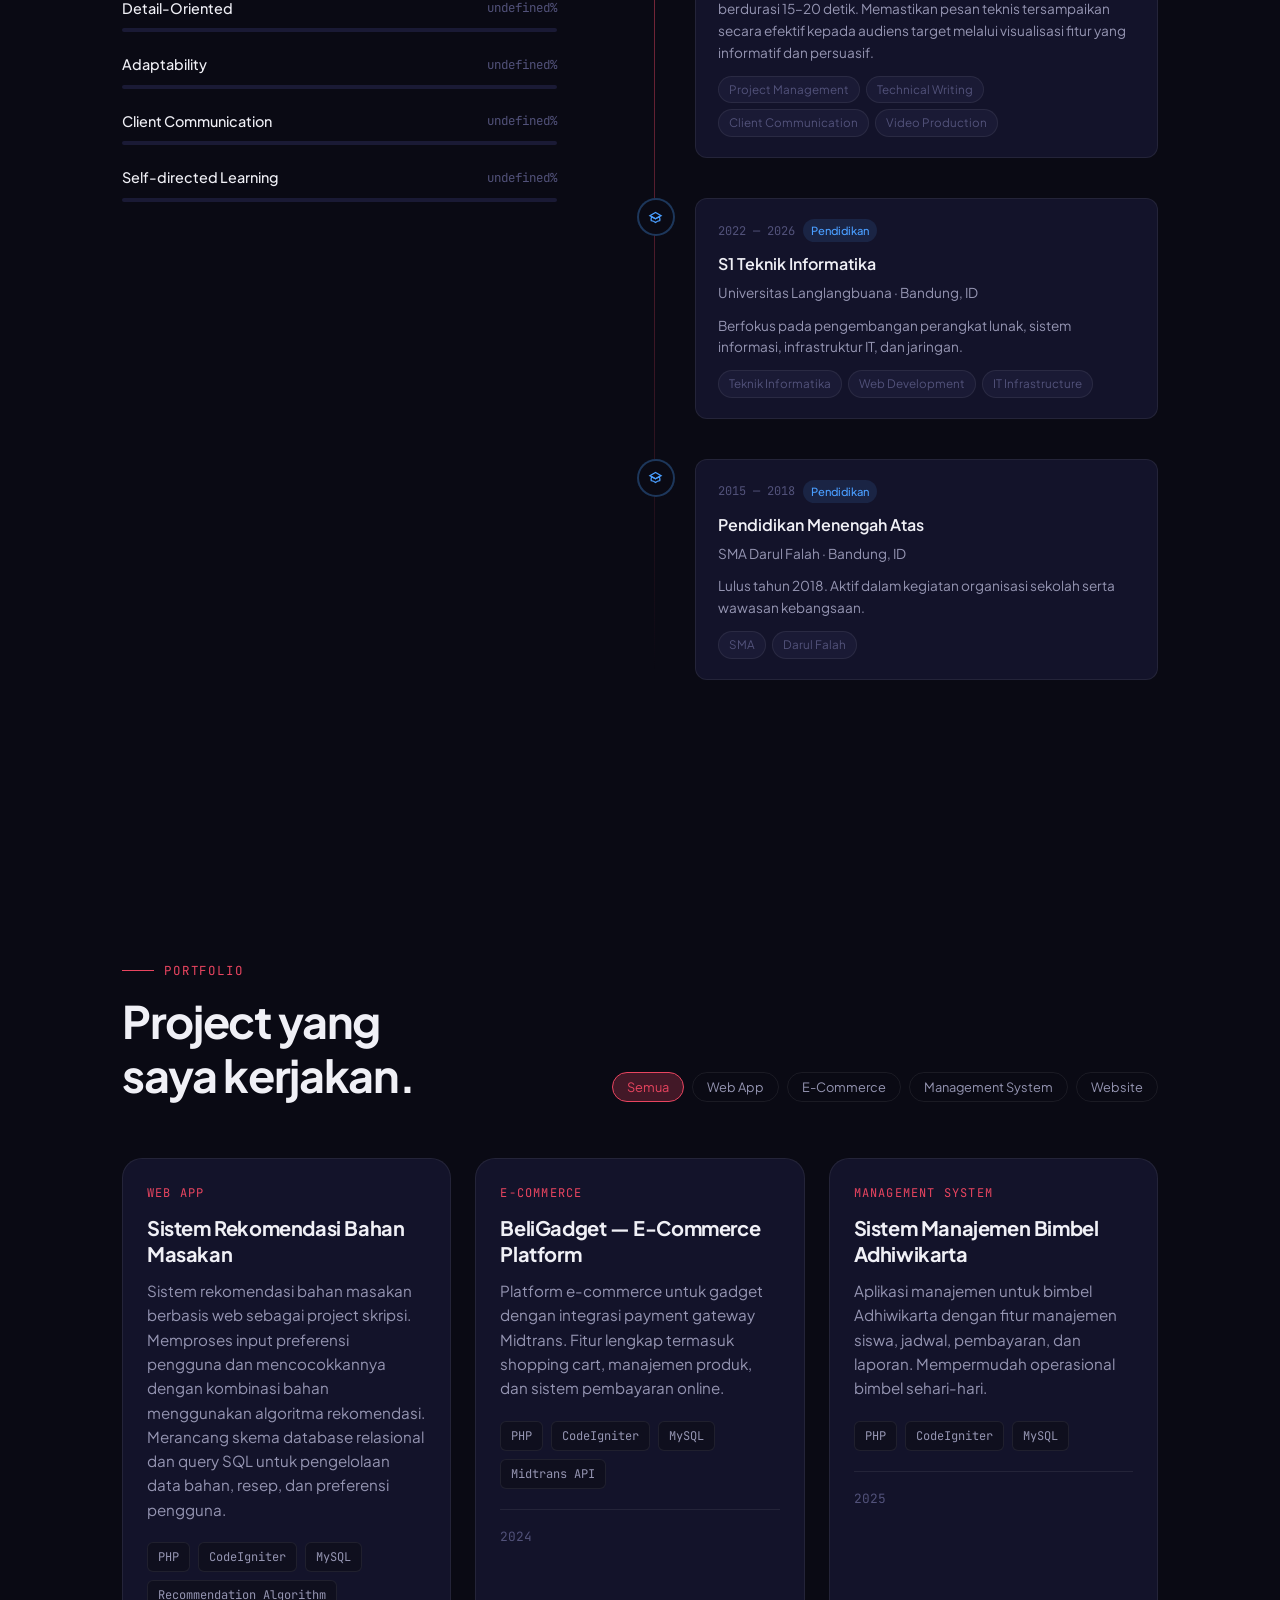
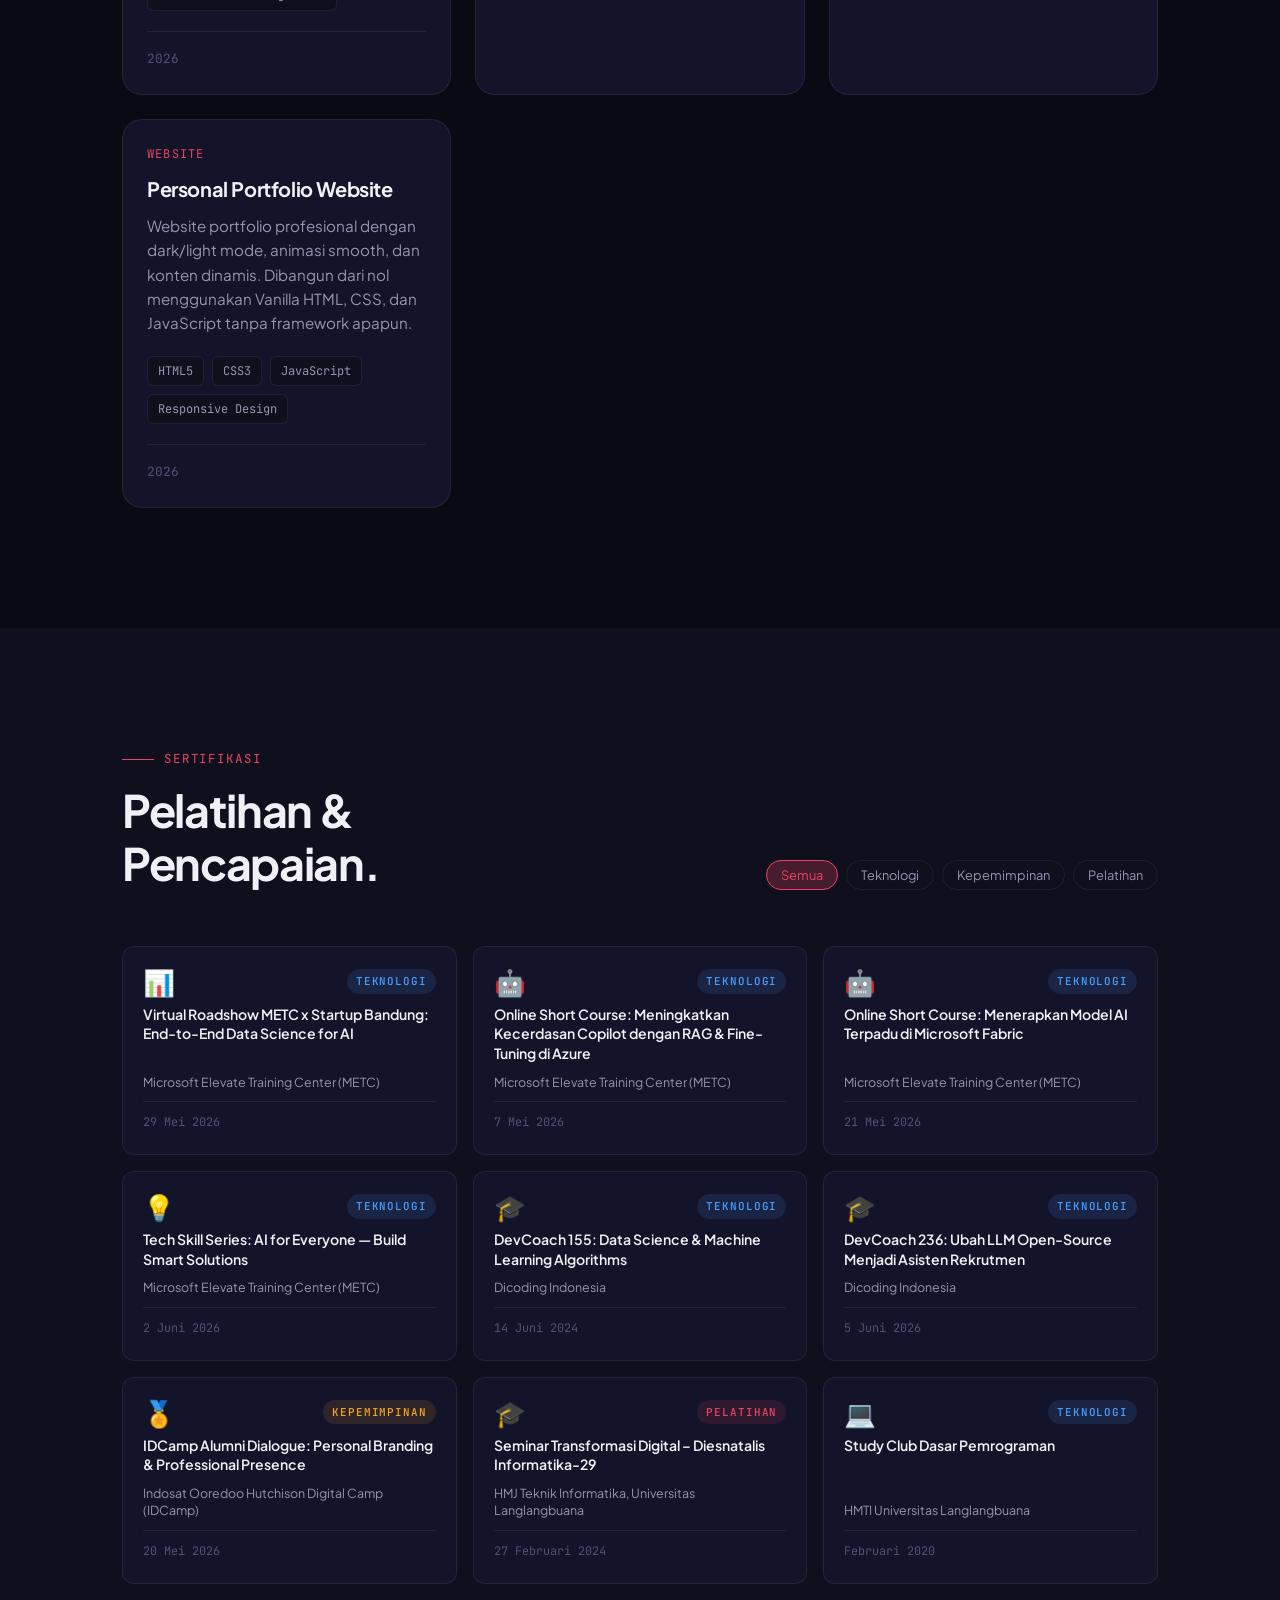
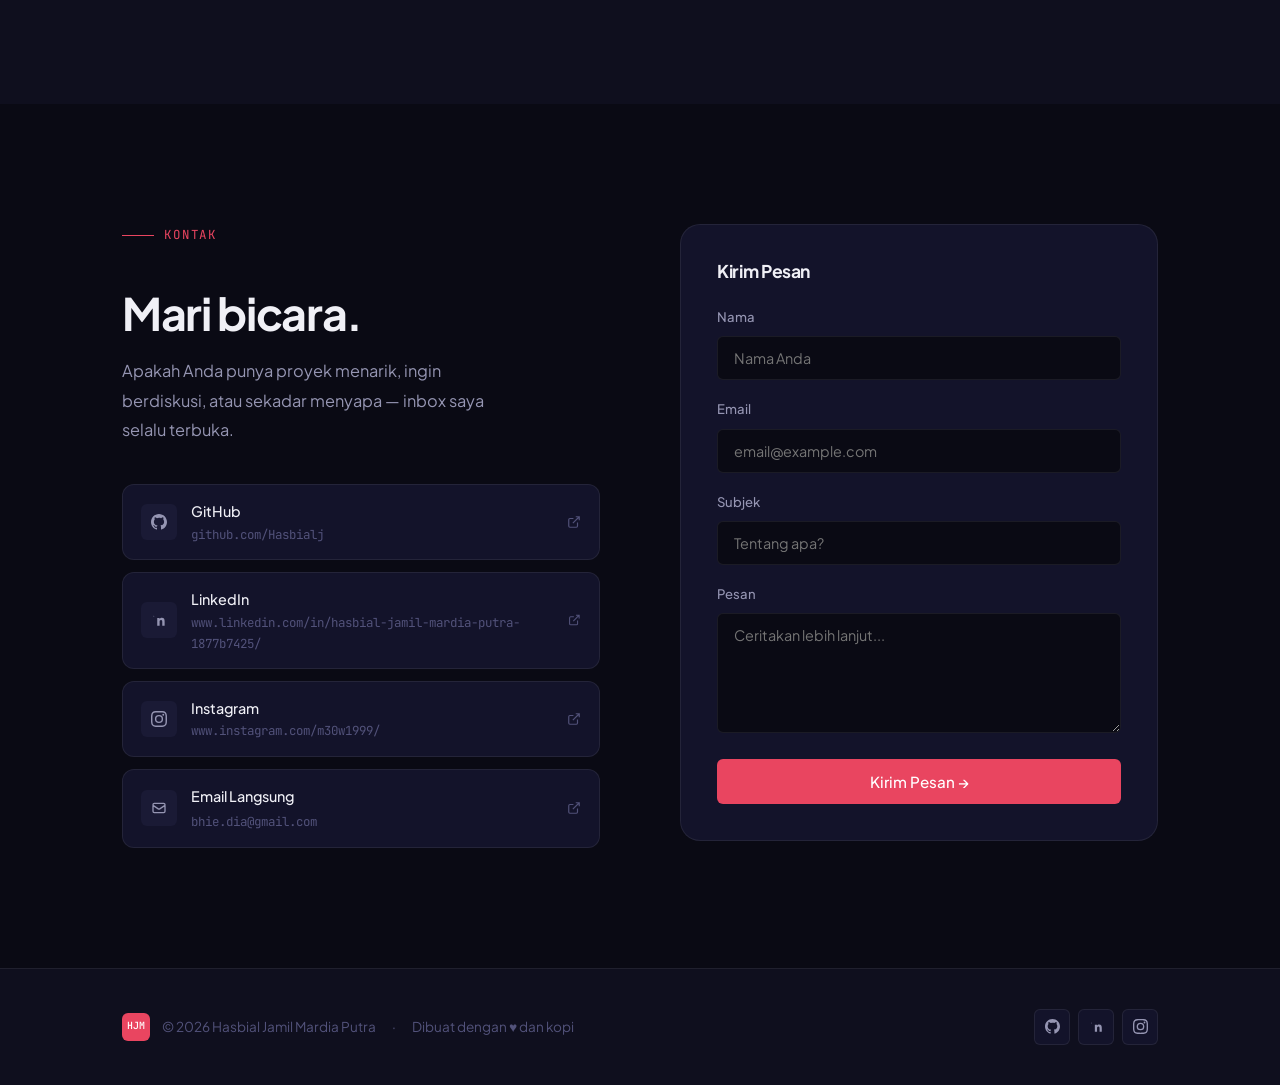
==== commit 655d628d: "feat: rapikan index.html untuk profil Fresh Graduate Data Engineer - Update meta title & description" ====
--- a/index.html
+++ b/index.html
@@ -4,9 +4,8 @@
   <meta charset="UTF-8" />
   <meta name="viewport" content="width=device-width, initial-scale=1.0" />
 
-  <!-- EDIT: Ganti dengan nama dan deskripsi Anda -->
-  <title>Hasbial Jamil M.P — Software Developer &amp; IT Support</title>
-  <meta name="description" content="Personal website Hasbial Jamil M.P — Software developer & penulis yang percaya teknologi harus terasa manusiawi." />
+  <title>Hasbial Jamil M.P — Fresh Graduate Teknik Informatika | Data Engineer</title>
+  <meta name="description" content="Portofolio Hasbial Jamil M.P — Fresh Graduate S1 Teknik Informatika, berfokus pada Data Engineering, IT Infrastructure, dan AI-assisted Development." />
   <meta name="author" content="Hasbial Jamil M.P" />
 
   <!-- Open Graph -->
@@ -57,12 +56,12 @@
         <li><a href="#about"       class="nav-link"        id="nav-about">Tentang</a></li>
         <li><a href="#experience"  class="nav-link"        id="nav-exp">CV</a></li>
         <li><a href="#projects"    class="nav-link"        id="nav-projects">Portfolio</a></li>
-        <li><a href="#blog-preview" class="nav-link"       id="nav-blog-prev">Blog</a></li>
+        <li><a href="#certificates" class="nav-link"       id="nav-cert">Sertifikasi</a></li>
         <li><a href="#contact"     class="nav-link"        id="nav-contact">Kontak</a></li>
       </ul>
 
       <!-- CTA + Search + Sound + Language Toggle + Theme Toggle + Hamburger -->
-      <a href="blog/index.html" class="nav-cta" id="nav-blog-cta">Baca Tulisan →</a>
+      <a href="cv.html" class="nav-cta" id="nav-cv-cta" target="_blank">Lihat CV ATS →</a>
 
       <!-- Command Palette Trigger -->
       <button class="cmd-palette-trigger" id="cmd-palette-trigger" aria-label="Open Command Palette" title="Pencarian Cepat (Ctrl+K)">
@@ -106,9 +105,9 @@
     <a href="#about"        class="mobile-link">Tentang Saya</a>
     <a href="#experience"   class="mobile-link">CV & Pengalaman</a>
     <a href="#projects"     class="mobile-link">Portfolio</a>
-    <a href="#blog-preview" class="mobile-link">Blog</a>
+    <a href="#certificates" class="mobile-link">Sertifikasi</a>
     <a href="#contact"      class="mobile-link">Kontak</a>
-    <a href="blog/index.html" class="mobile-link" style="color:var(--color-primary);margin-top:8px">→ Semua Tulisan</a>
+    <a href="cv.html" class="mobile-link" style="color:var(--color-primary);margin-top:8px" target="_blank">→ Lihat CV ATS</a>
   </div>
 
   <main>
@@ -132,8 +131,8 @@
 
           <!-- Nama -->
           <h1 class="hero-name" id="hero-name">
-            Hasbi<br>
-            <span class="highlight">Al-Jabbar</span>
+            Hasbial<br>
+            <span class="highlight">Jamil M.P</span>
           </h1>
 
           <!-- Profesi (diisi JS dengan typewriter) -->
@@ -152,14 +151,14 @@
                 <path d="M19 14l-7 7m0 0l-7-7m7 7V3"/>
               </svg>
             </a>
-            <a href="blog/index.html" class="btn btn-outline" id="hero-cta-blog">
-              Baca Tulisan
+            <a href="#projects" class="btn btn-outline" id="hero-cta-blog">
+              Lihat Portfolio
               <svg width="16" height="16" fill="none" viewBox="0 0 24 24" stroke="currentColor" stroke-width="2" aria-hidden="true">
                 <path d="M5 12h14M12 5l7 7-7 7"/>
               </svg>
             </a>
-            <a href="cv.html" class="btn btn-outline" id="hero-cta-cv">
-              Unduh CV ATS
+            <a href="cv.html" class="btn btn-outline" id="hero-cta-cv" target="_blank">
+              Lihat CV ATS
               <svg width="16" height="16" fill="none" viewBox="0 0 24 24" stroke="currentColor" stroke-width="2" aria-hidden="true">
                 <path d="M12 15V3m0 12l-4-4m4 4l4-4M2 17l.621 2.485A2 2 0 004.561 21h14.878a2 2 0 001.94-1.515L22 17"/>
               </svg>
@@ -339,8 +338,9 @@
 
 
     <!-- ============================================================
-         BLOG PREVIEW SECTION
-         ============================================================ -->
+         BLOG PREVIEW SECTION — disembunyikan sementara
+         ============================================================ -->
+    <!--
     <section id="blog-preview" aria-label="Tulisan terbaru">
       <div class="container">
         <div class="section-header">
@@ -357,10 +357,10 @@
         </div>
 
         <div class="blog-grid" id="blog-preview-grid">
-          <!-- Diisi JS -->
-        </div>
-      </div>
-    </section>
+        </div>
+      </div>
+    </section>
+    -->
 
 
     <!-- ============================================================
@@ -443,8 +443,9 @@
 
 
     <!-- ============================================================
-         TESTIMONIALS SECTION
-         ============================================================ -->
+         TESTIMONIALS SECTION — disembunyikan sementara
+         ============================================================ -->
+    <!--
     <section id="testimonials" aria-label="Testimoni">
       <div class="container">
         <div class="section-header">
@@ -454,10 +455,10 @@
           </div>
         </div>
         <div class="testimonials-grid" id="testimonials-grid">
-          <!-- Diisi JS -->
-        </div>
-      </div>
-    </section>
+        </div>
+      </div>
+    </section>
+    -->
 
   </main>
 
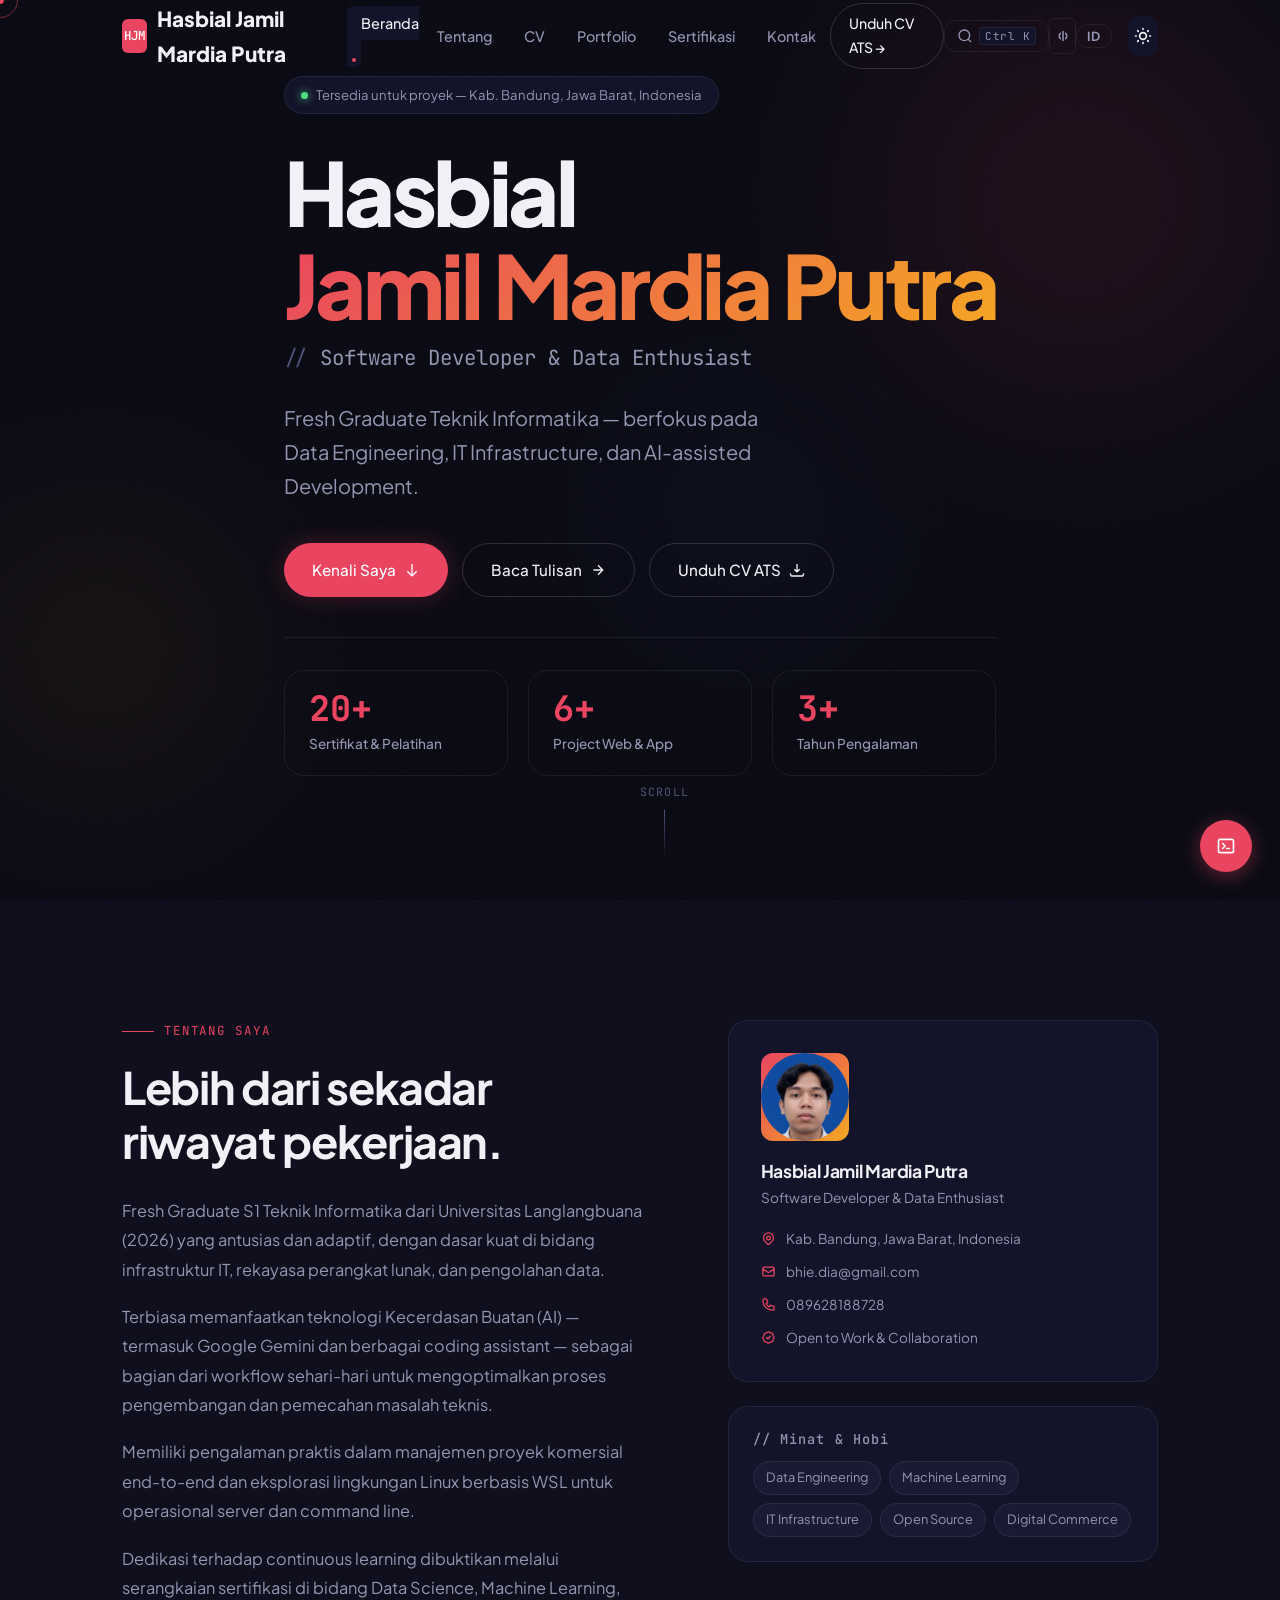
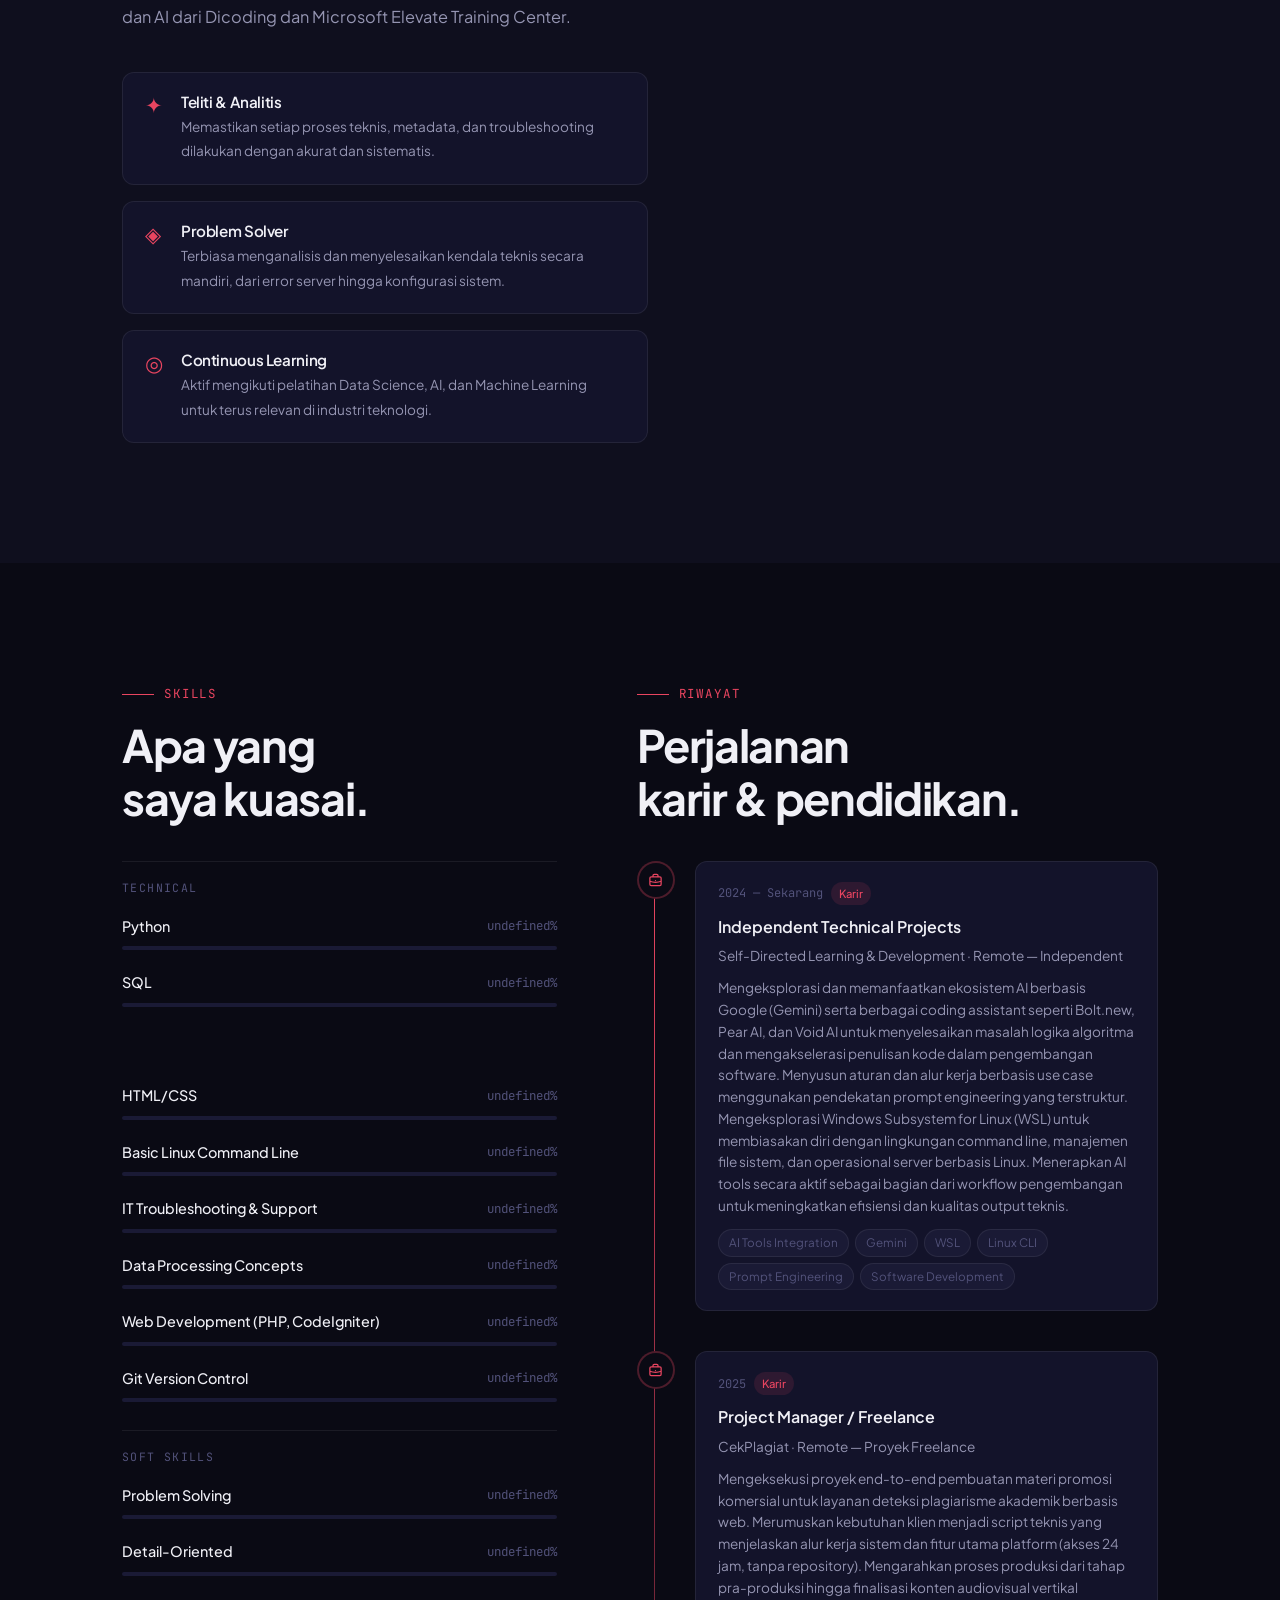
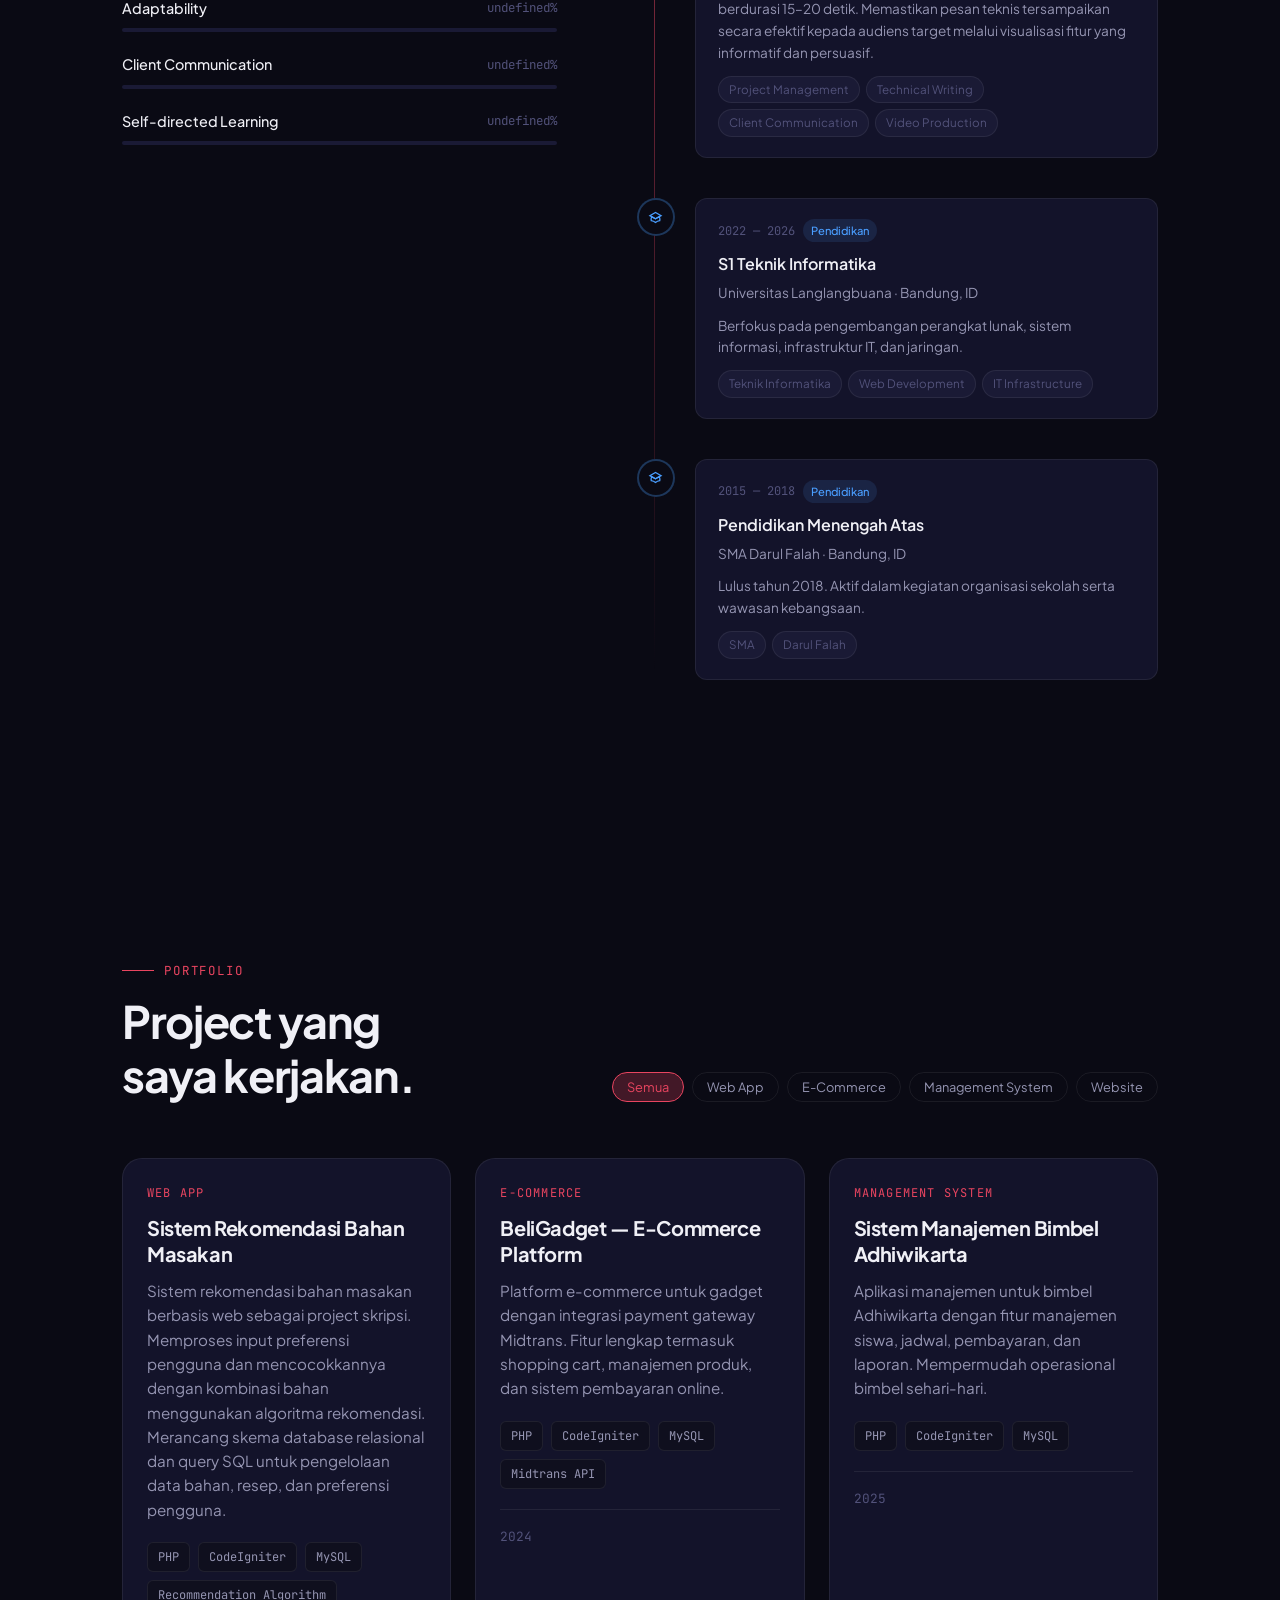
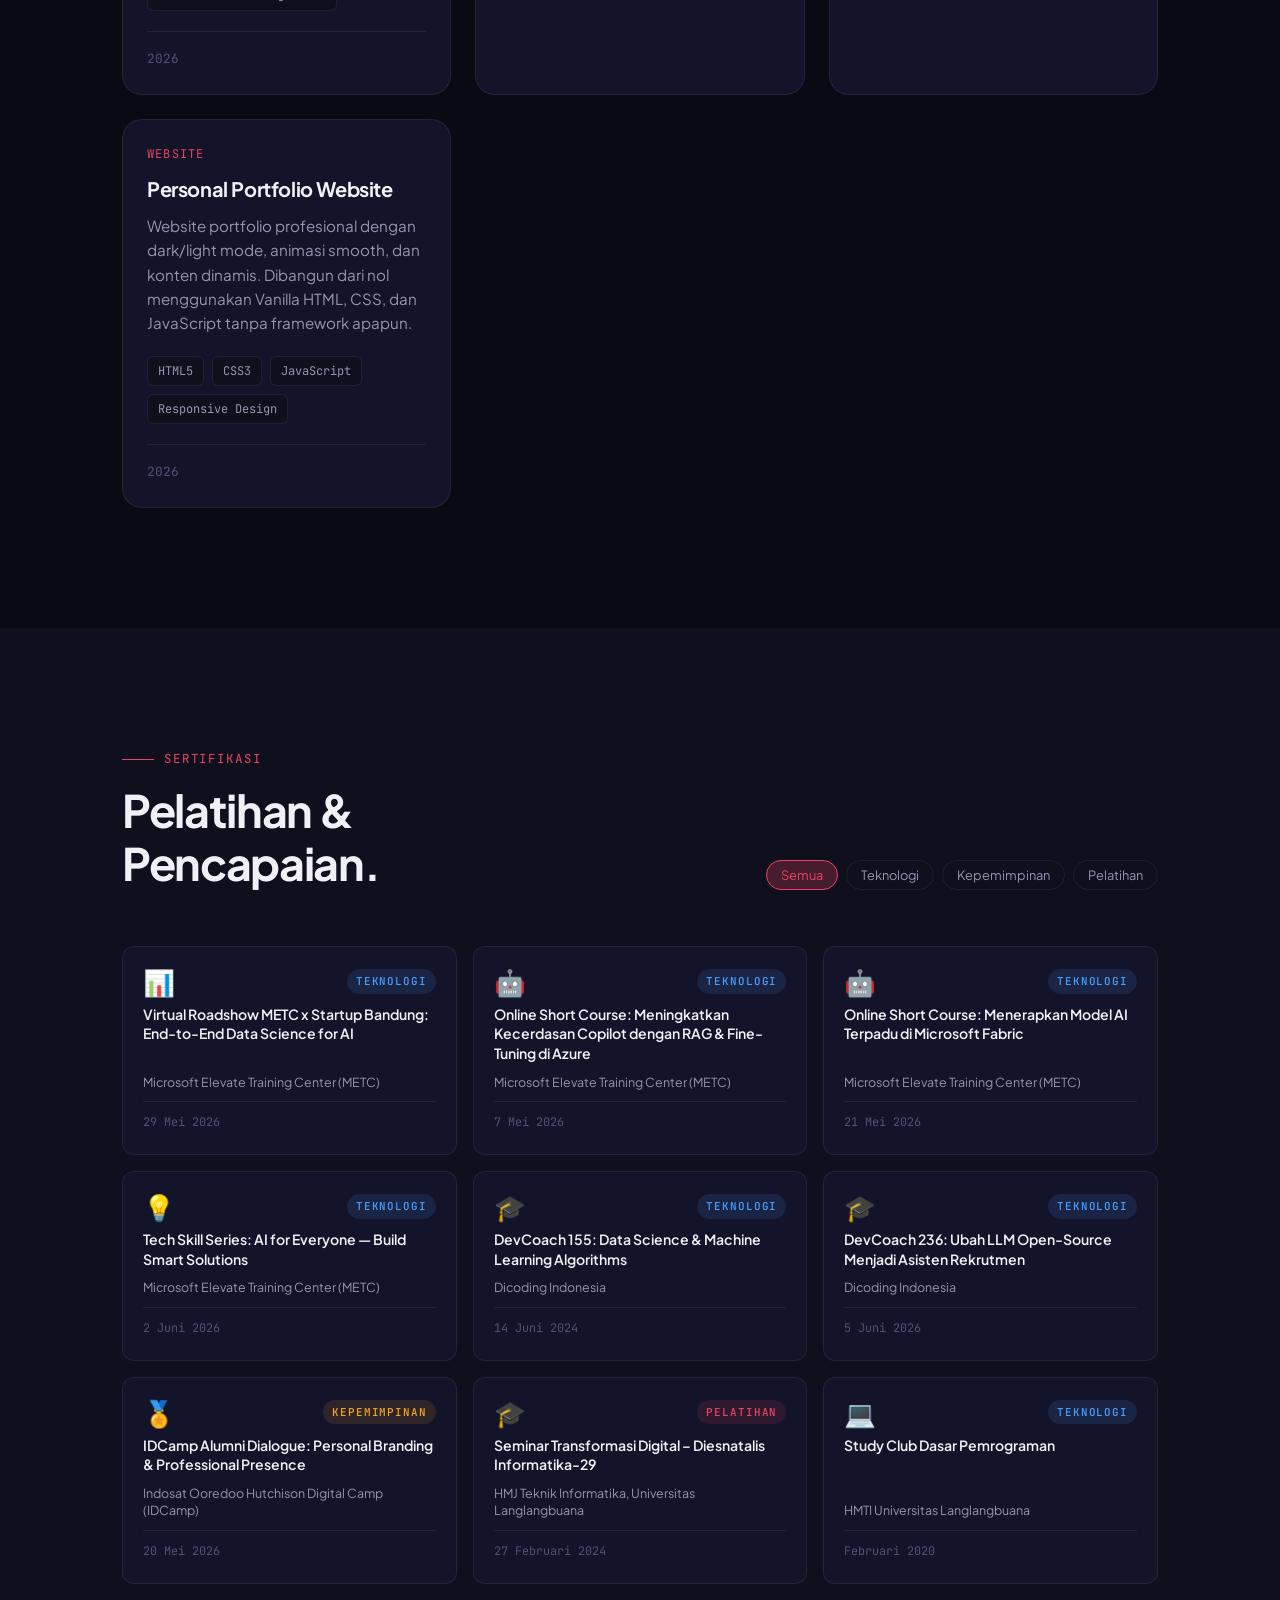
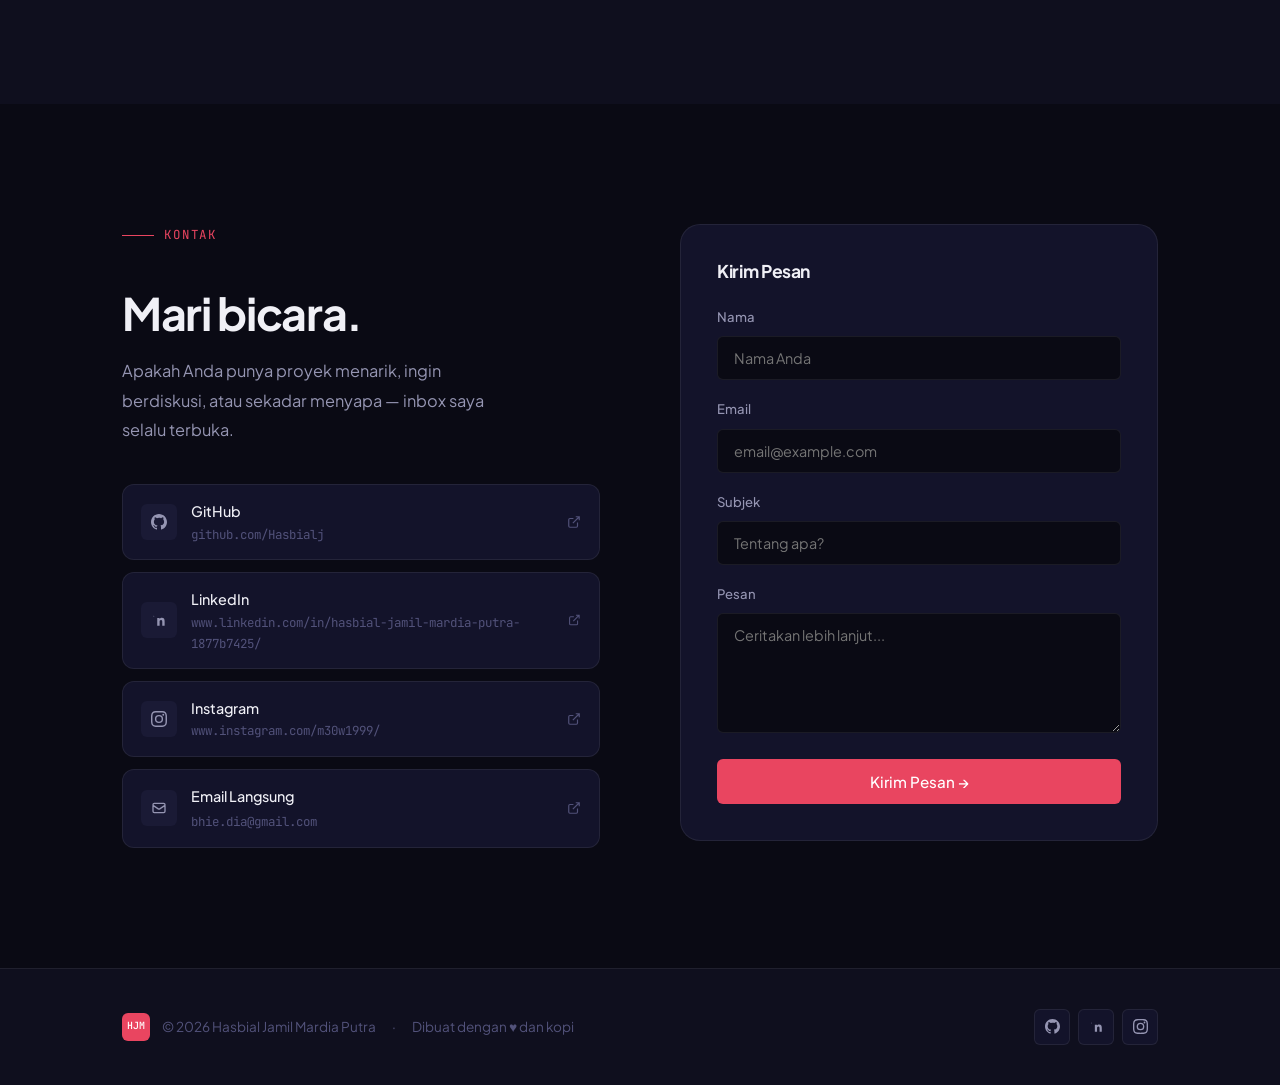
==== commit 6f5e910f: "feat: tambah PDF CV & folder sertifikat IT - Upload Resume ATS PDF langsung di root - Tambah folder " ====
--- a/index.html
+++ b/index.html
@@ -61,7 +61,7 @@
       </ul>
 
       <!-- CTA + Search + Sound + Language Toggle + Theme Toggle + Hamburger -->
-      <a href="cv.html" class="nav-cta" id="nav-cv-cta" target="_blank">Lihat CV ATS →</a>
+      <a href="Hasbial Jamil Mardia Putra — Resume ATS.pdf" class="nav-cta" id="nav-cv-cta" target="_blank" download>Unduh CV ATS →</a>
 
       <!-- Command Palette Trigger -->
       <button class="cmd-palette-trigger" id="cmd-palette-trigger" aria-label="Open Command Palette" title="Pencarian Cepat (Ctrl+K)">
@@ -157,8 +157,8 @@
                 <path d="M5 12h14M12 5l7 7-7 7"/>
               </svg>
             </a>
-            <a href="cv.html" class="btn btn-outline" id="hero-cta-cv" target="_blank">
-              Lihat CV ATS
+            <a href="Hasbial Jamil Mardia Putra — Resume ATS.pdf" class="btn btn-outline" id="hero-cta-cv" target="_blank" download>
+              Unduh CV ATS
               <svg width="16" height="16" fill="none" viewBox="0 0 24 24" stroke="currentColor" stroke-width="2" aria-hidden="true">
                 <path d="M12 15V3m0 12l-4-4m4 4l4-4M2 17l.621 2.485A2 2 0 004.561 21h14.878a2 2 0 001.94-1.515L22 17"/>
               </svg>
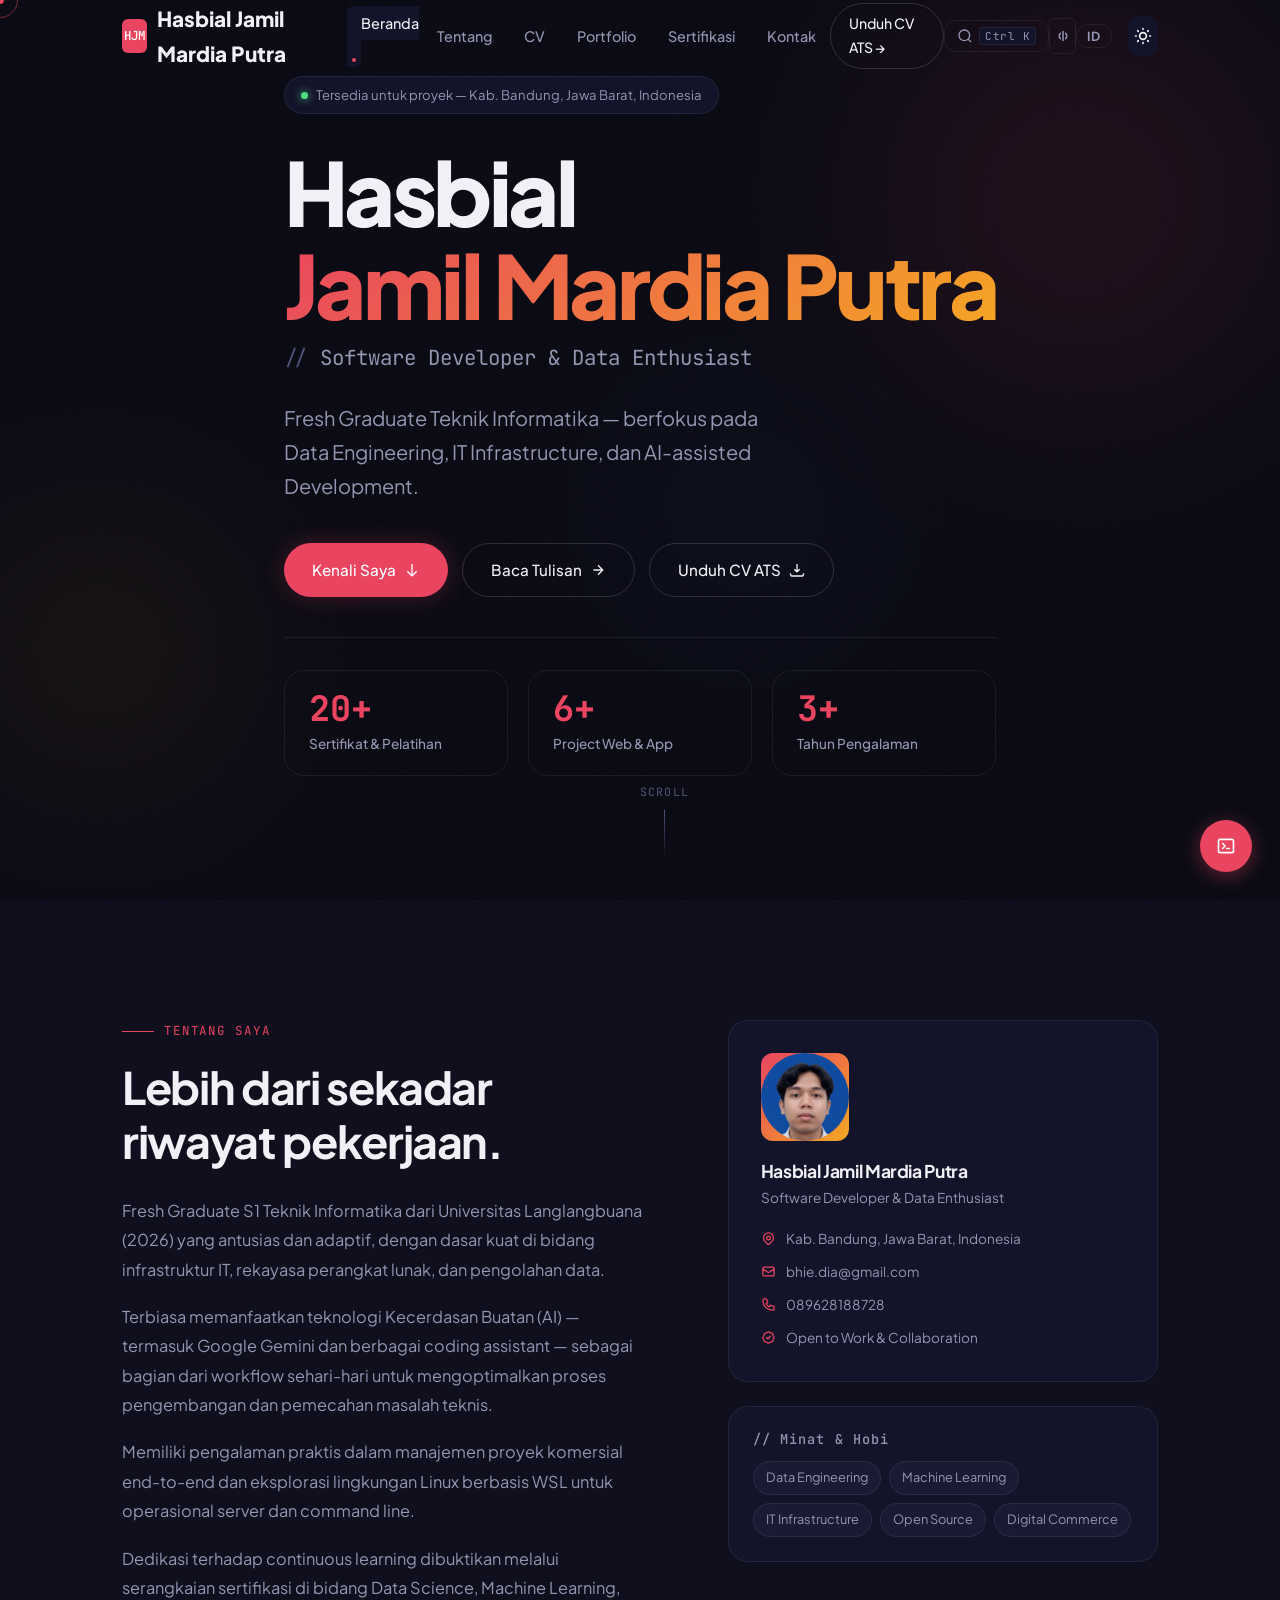
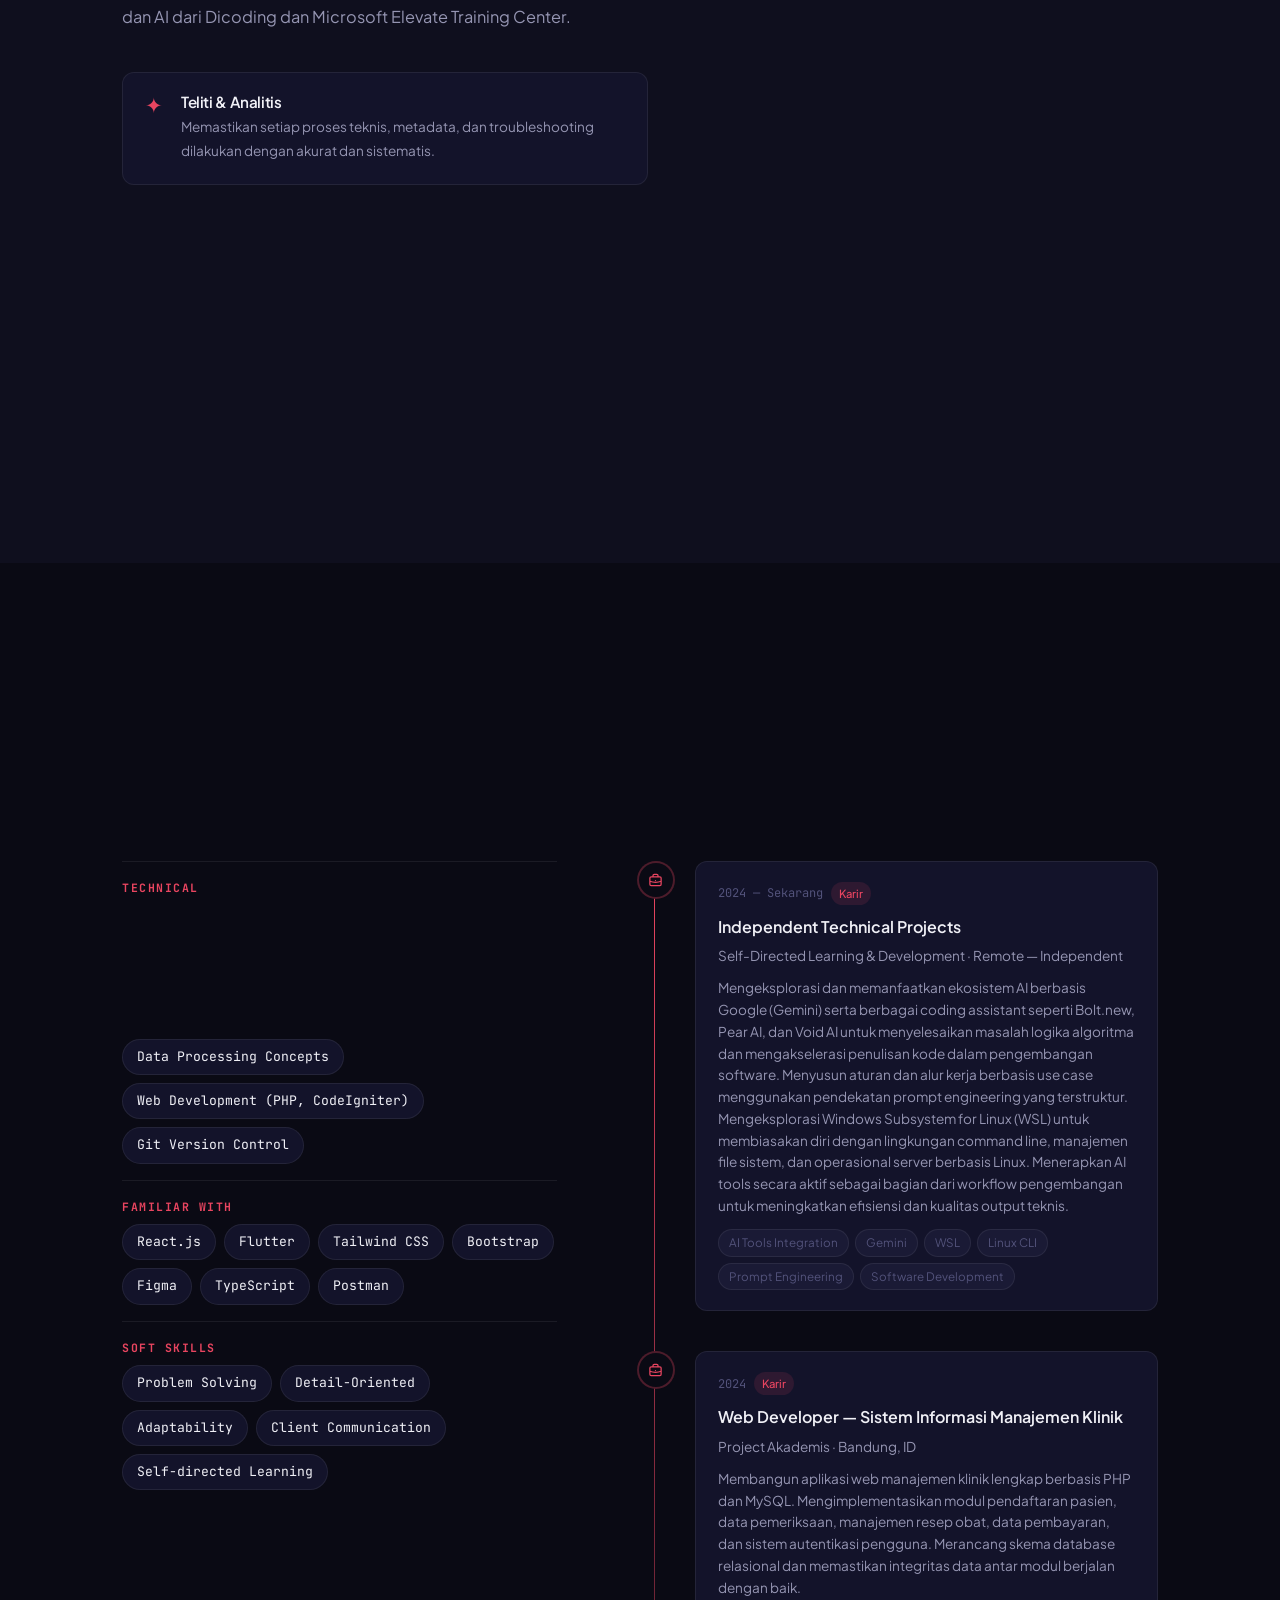
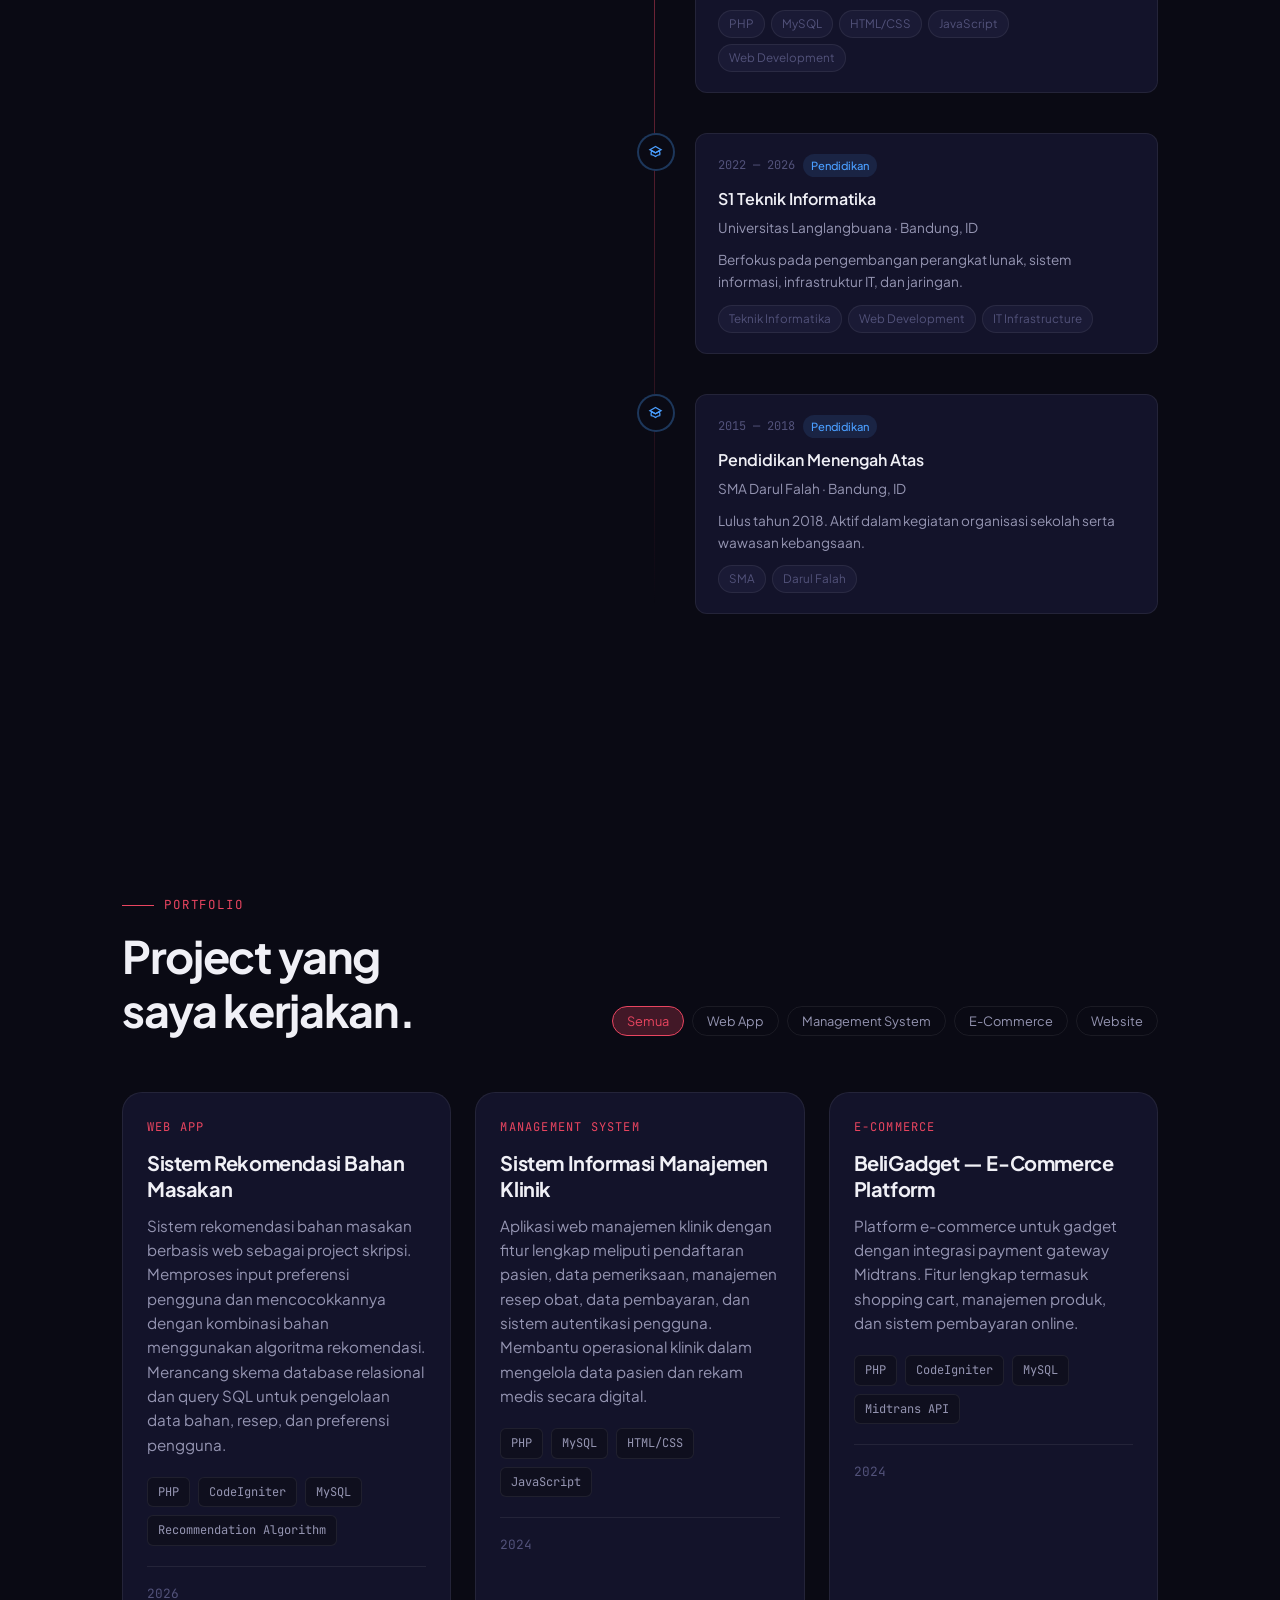
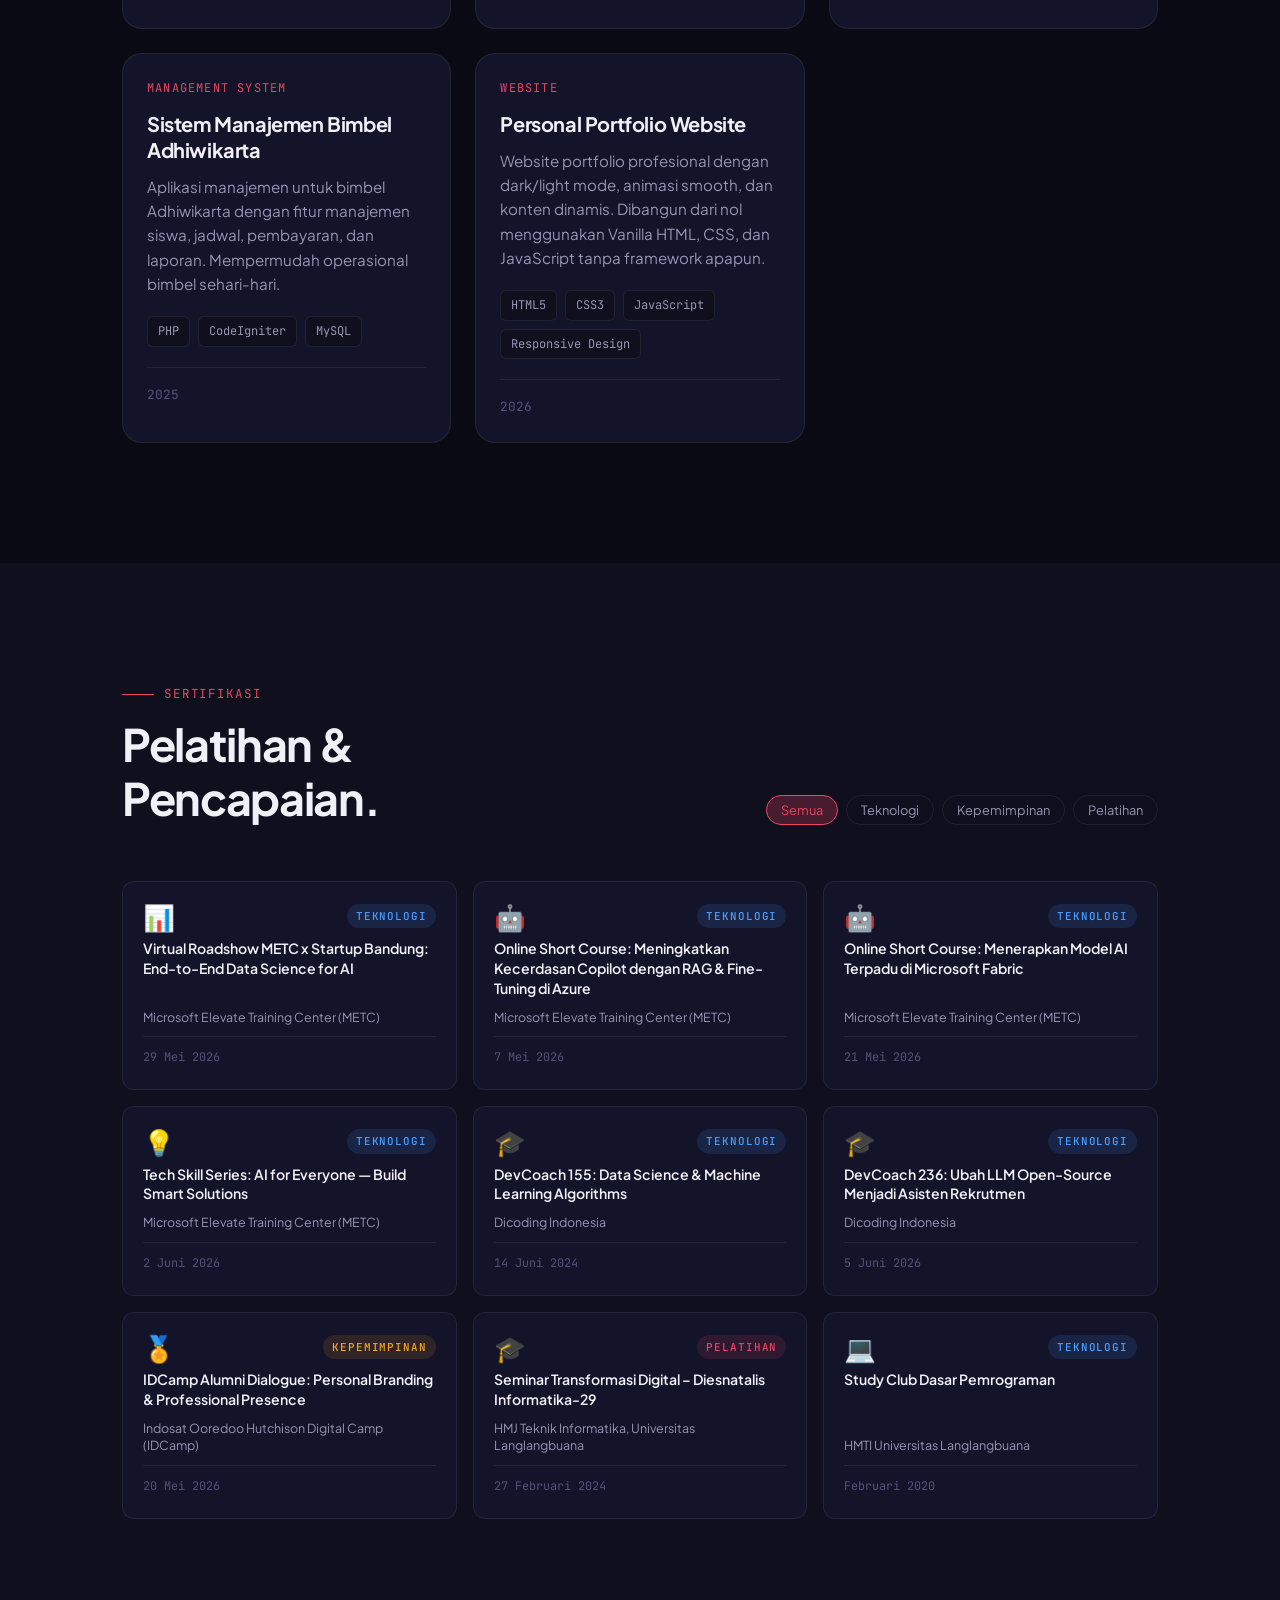
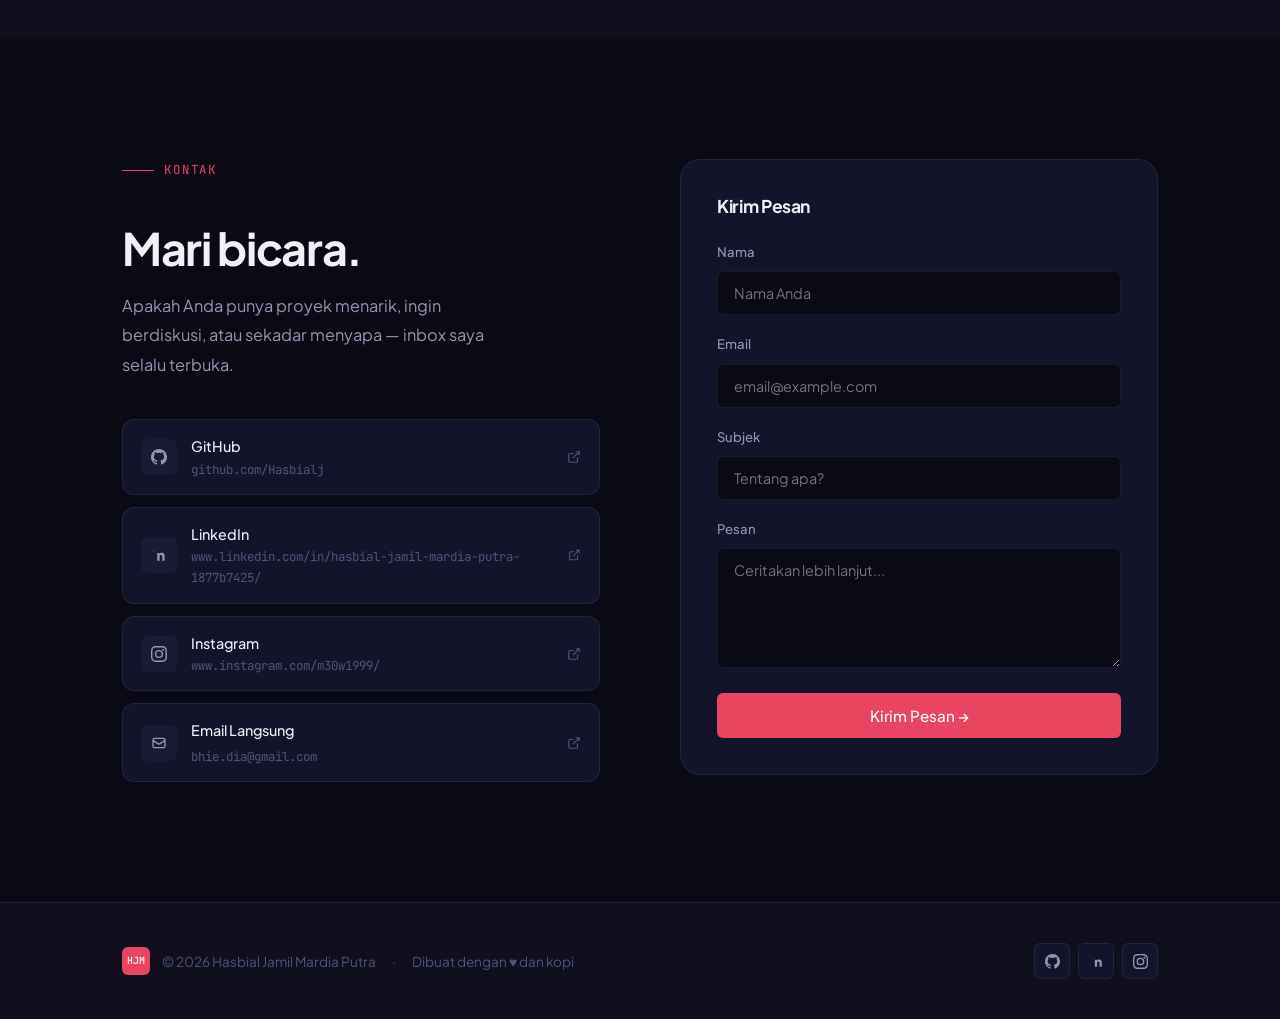
==== commit f0e8aeab: "fix: update link CV ke nama file yang benar (tanpa em dash)" ====
--- a/index.html
+++ b/index.html
@@ -61,7 +61,7 @@
       </ul>
 
       <!-- CTA + Search + Sound + Language Toggle + Theme Toggle + Hamburger -->
-      <a href="Hasbial Jamil Mardia Putra — Resume ATS.pdf" class="nav-cta" id="nav-cv-cta" target="_blank" download>Unduh CV ATS →</a>
+      <a href="Hasbial Jamil Mardia Putra Resume ATS.pdf" class="nav-cta" id="nav-cv-cta" target="_blank" download>Unduh CV ATS →</a>
 
       <!-- Command Palette Trigger -->
       <button class="cmd-palette-trigger" id="cmd-palette-trigger" aria-label="Open Command Palette" title="Pencarian Cepat (Ctrl+K)">
@@ -157,7 +157,7 @@
                 <path d="M5 12h14M12 5l7 7-7 7"/>
               </svg>
             </a>
-            <a href="Hasbial Jamil Mardia Putra — Resume ATS.pdf" class="btn btn-outline" id="hero-cta-cv" target="_blank" download>
+            <a href="Hasbial Jamil Mardia Putra Resume ATS.pdf" class="btn btn-outline" id="hero-cta-cv" target="_blank" download>
               Unduh CV ATS
               <svg width="16" height="16" fill="none" viewBox="0 0 24 24" stroke="currentColor" stroke-width="2" aria-hidden="true">
                 <path d="M12 15V3m0 12l-4-4m4 4l4-4M2 17l.621 2.485A2 2 0 004.561 21h14.878a2 2 0 001.94-1.515L22 17"/>
--- a/css/style.css
+++ b/css/style.css
@@ -2160,3 +2160,29 @@
   .terminal-fab { bottom: 16px; right: 16px; }
   .cmd-palette-trigger .cmd-shortcut { display: none; }
 }
+
+/* ── Skill Tags (no progress bar) ─────────────────────────── */
+.skill-tags-row {
+  display: flex;
+  flex-wrap: wrap;
+  gap: 8px;
+  margin-bottom: 16px;
+}
+.skill-tag-item {
+  display: inline-block;
+  padding: 6px 14px;
+  background: var(--color-surface);
+  border: 1px solid var(--color-border);
+  border-radius: 20px;
+  font-size: 0.82rem;
+  color: var(--color-text);
+  font-family: var(--font-mono);
+}
+.skill-category-sep {
+  font-size: 0.72rem;
+  font-weight: 700;
+  letter-spacing: 1.5px;
+  text-transform: uppercase;
+  color: var(--color-primary);
+  margin: 16px 0 8px;
+}
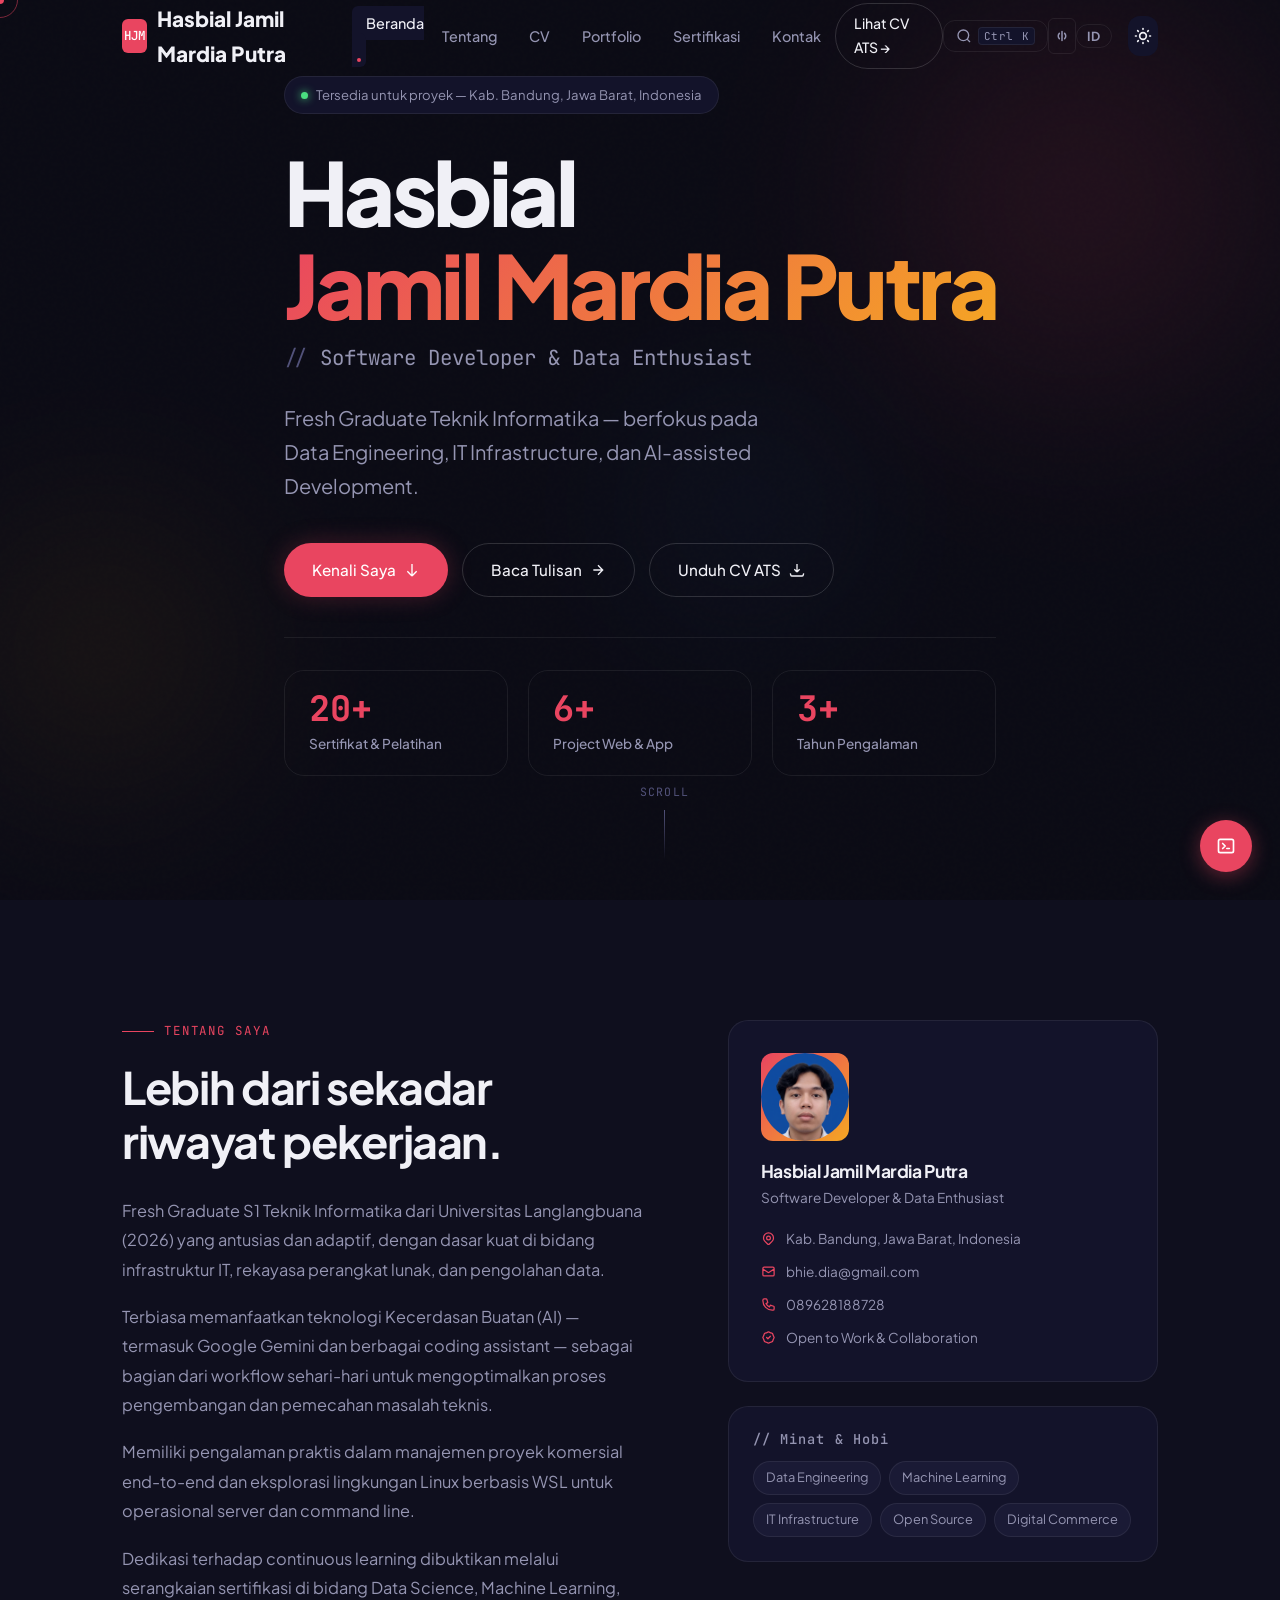
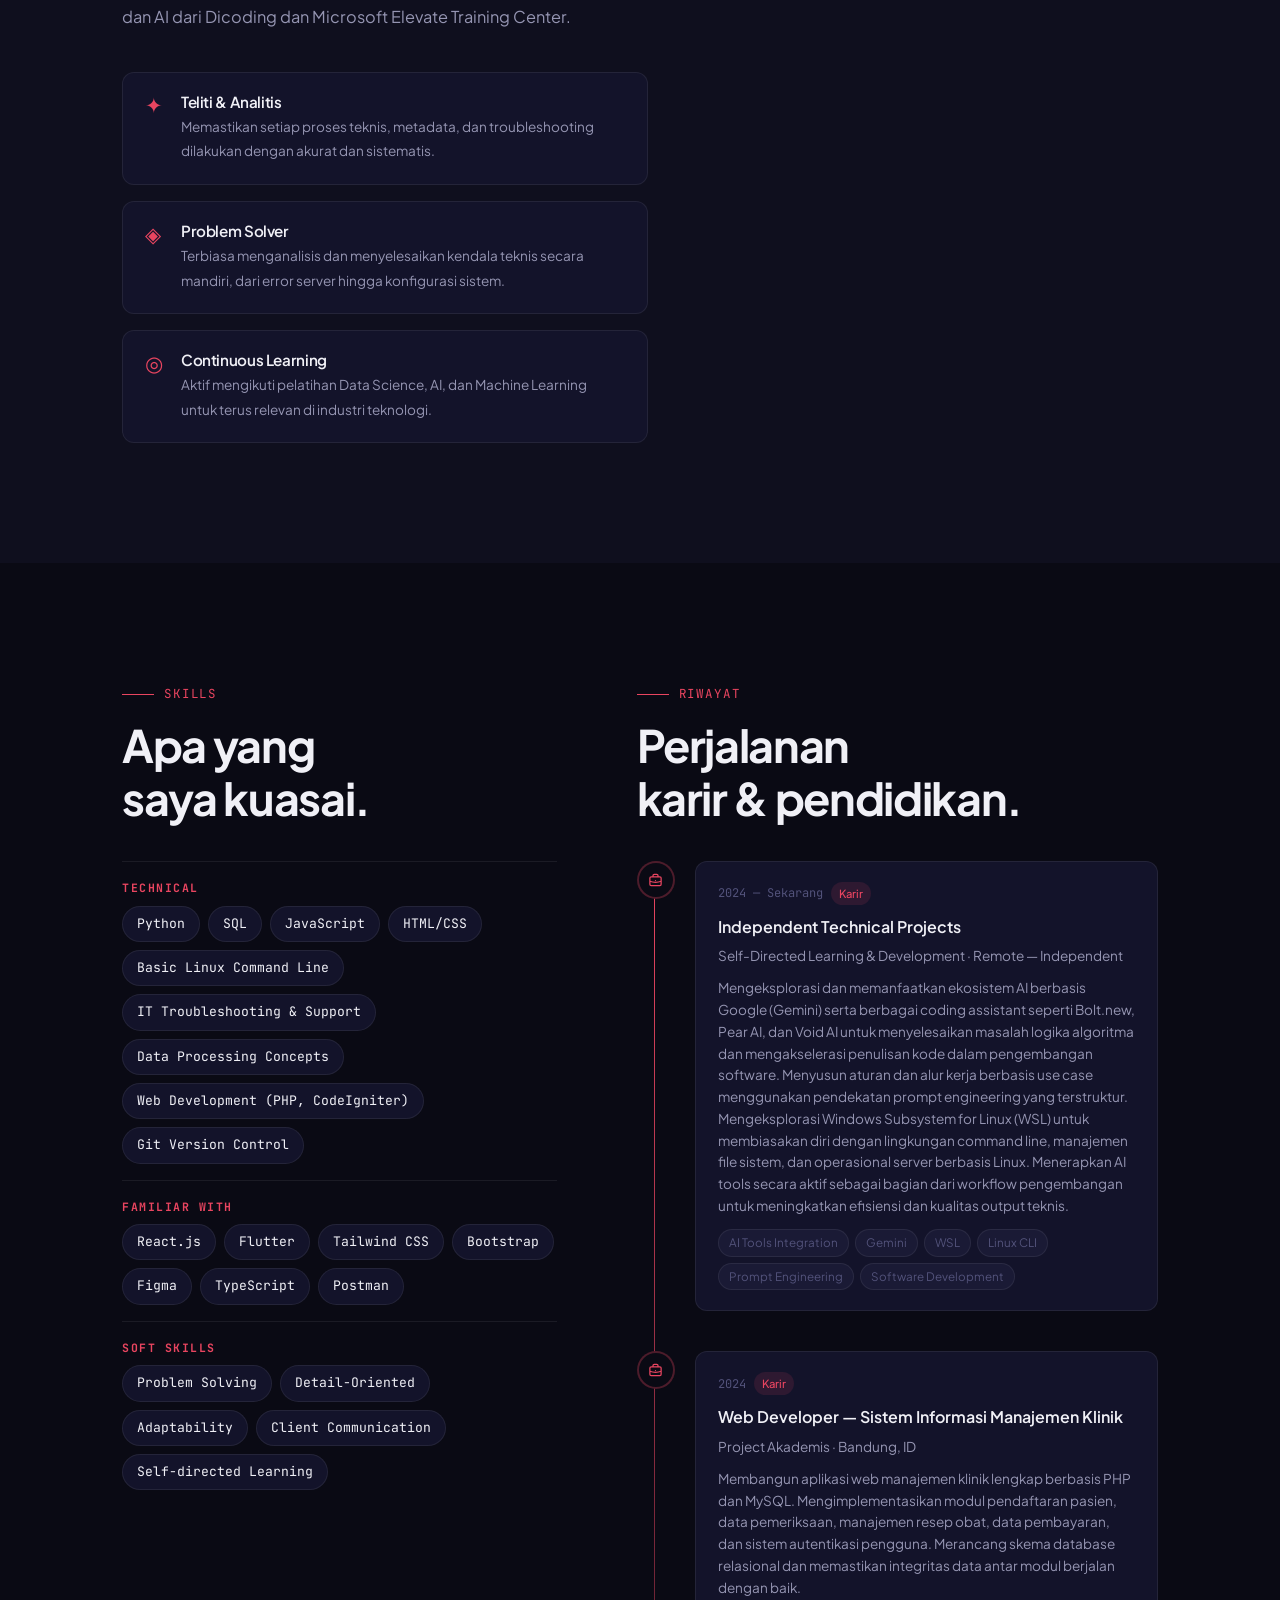
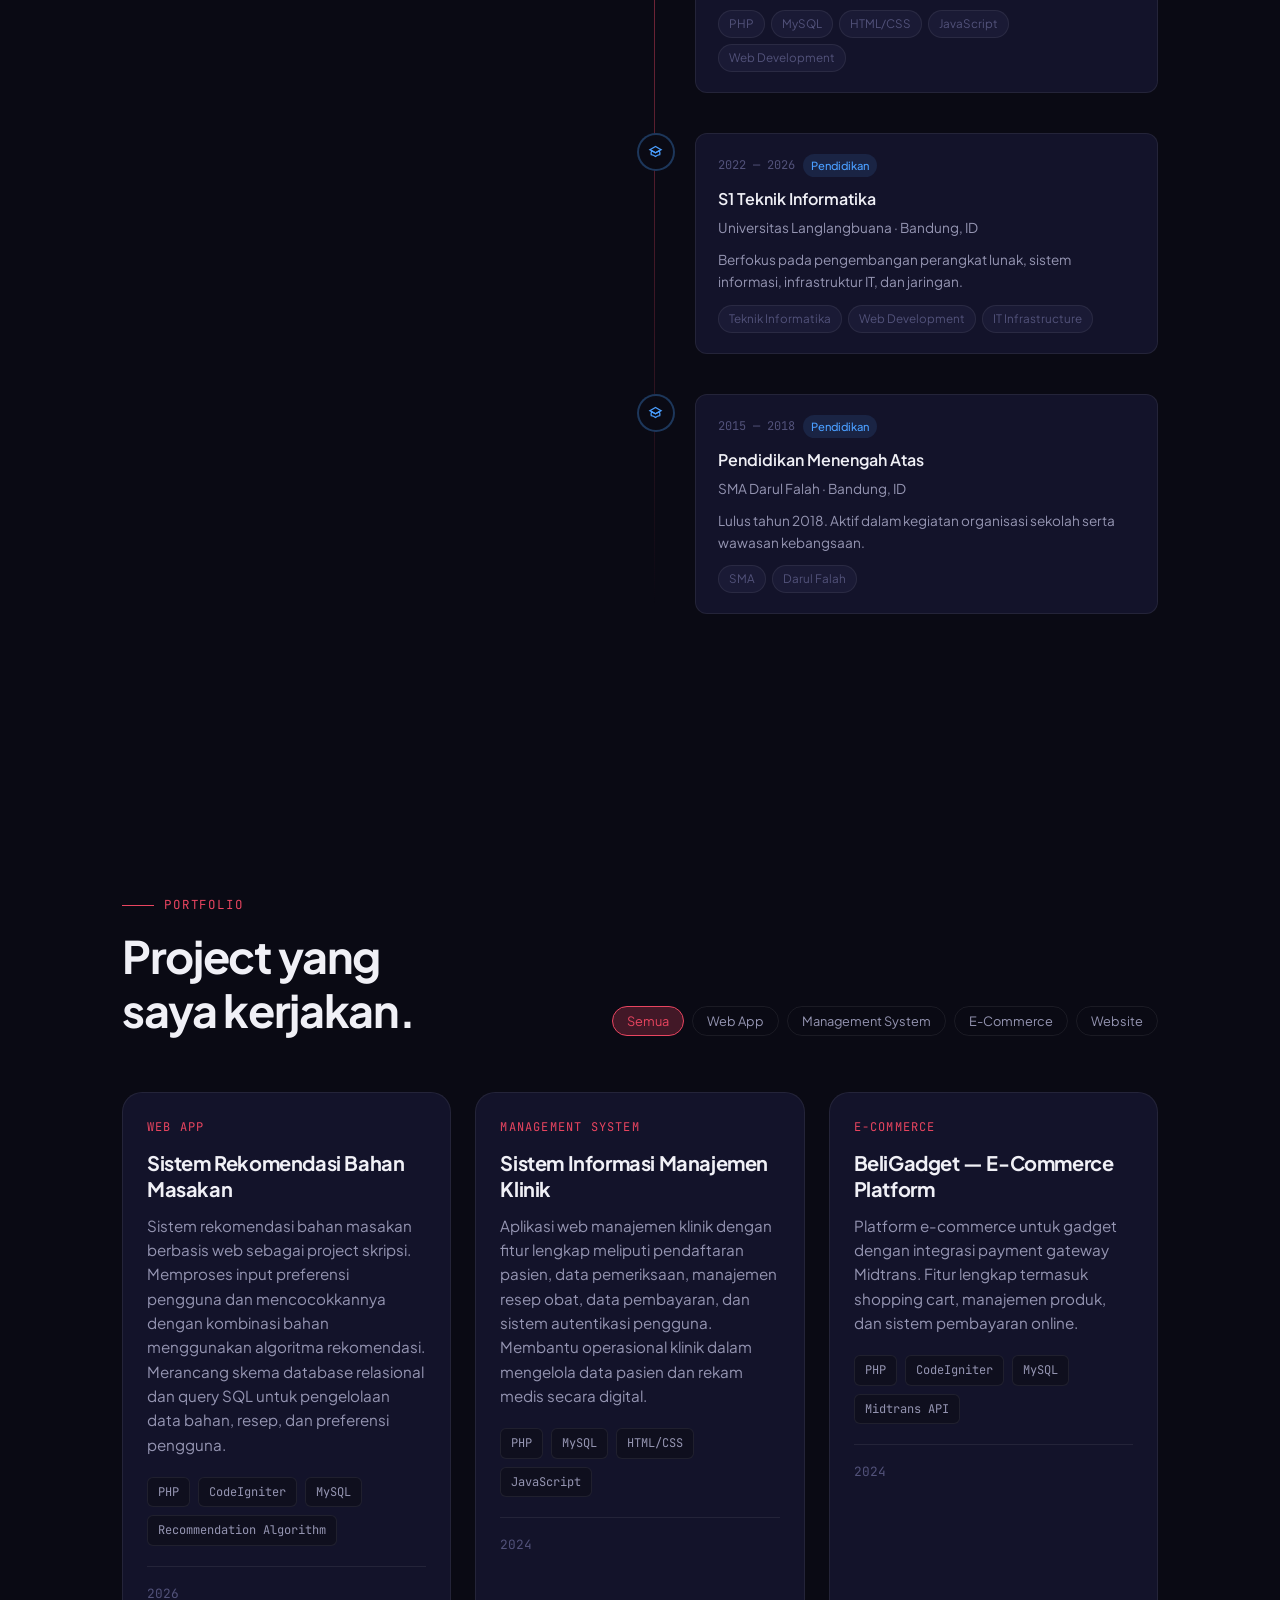
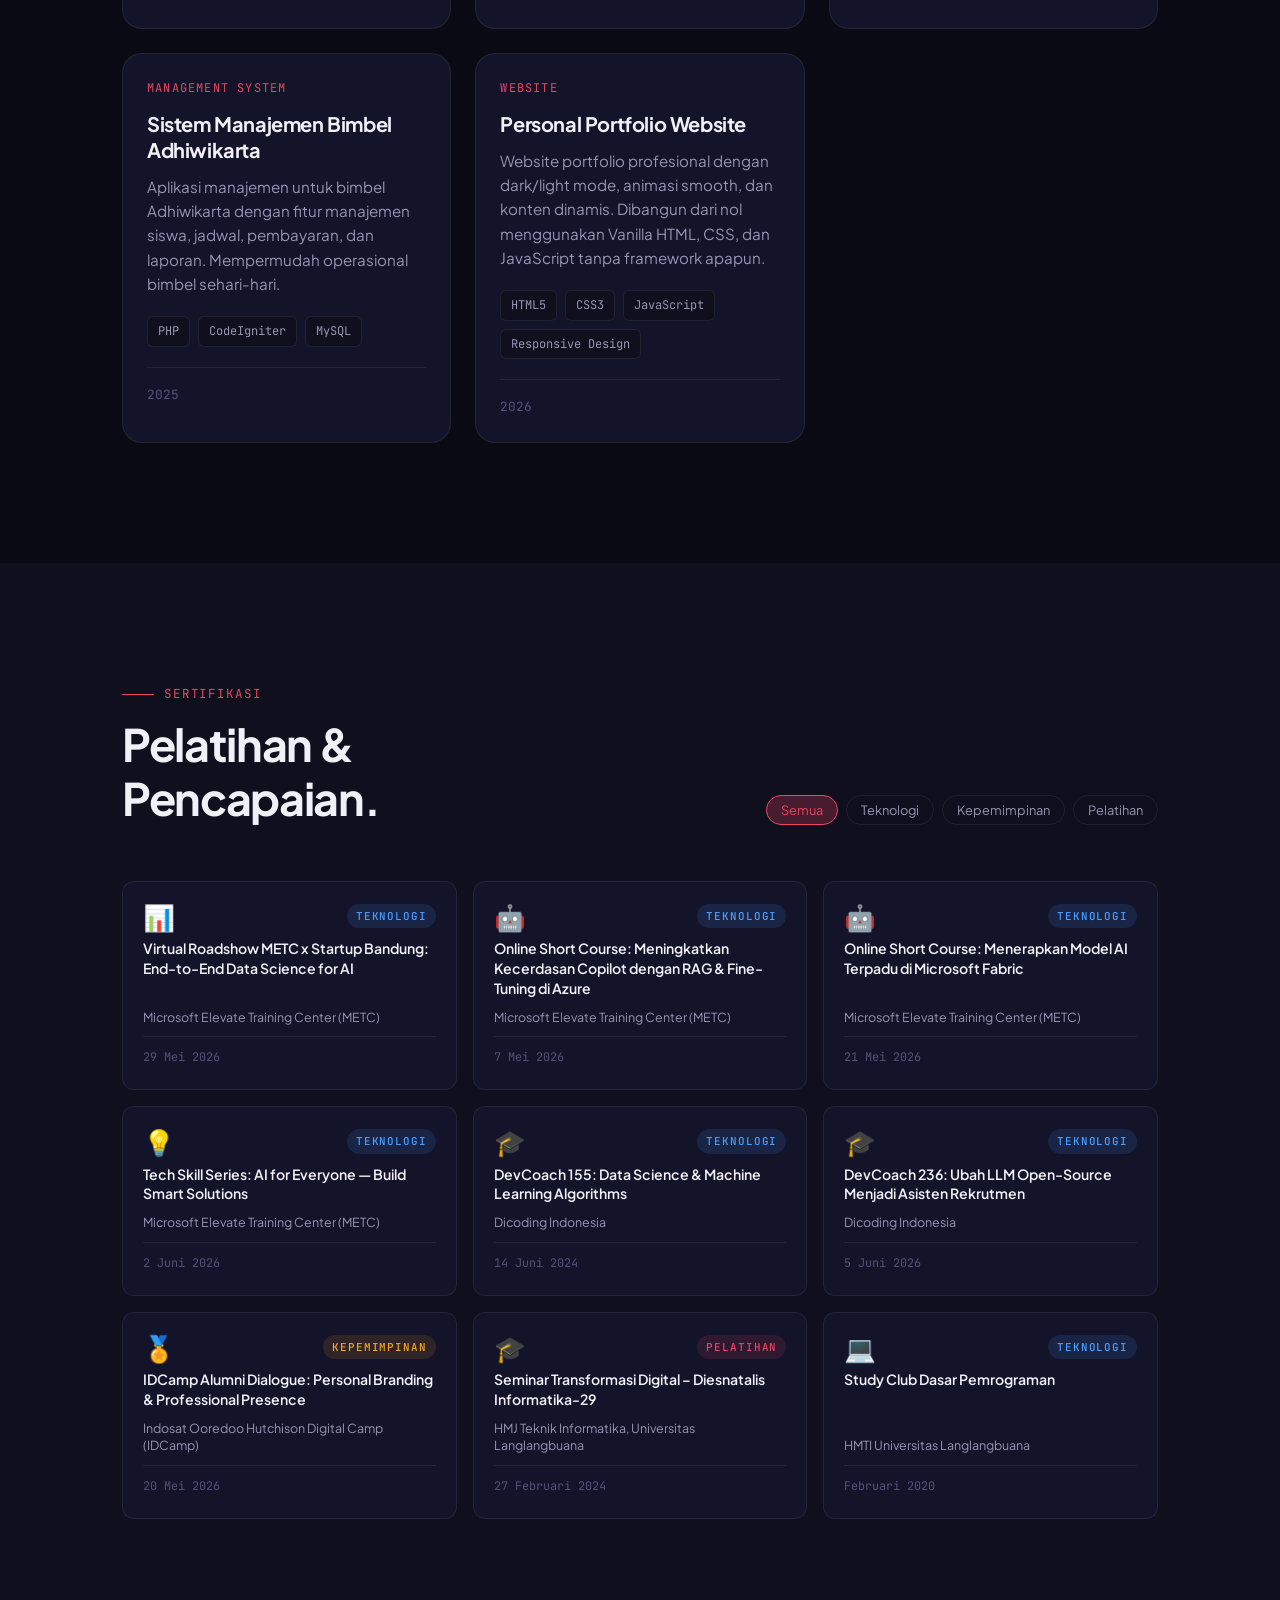
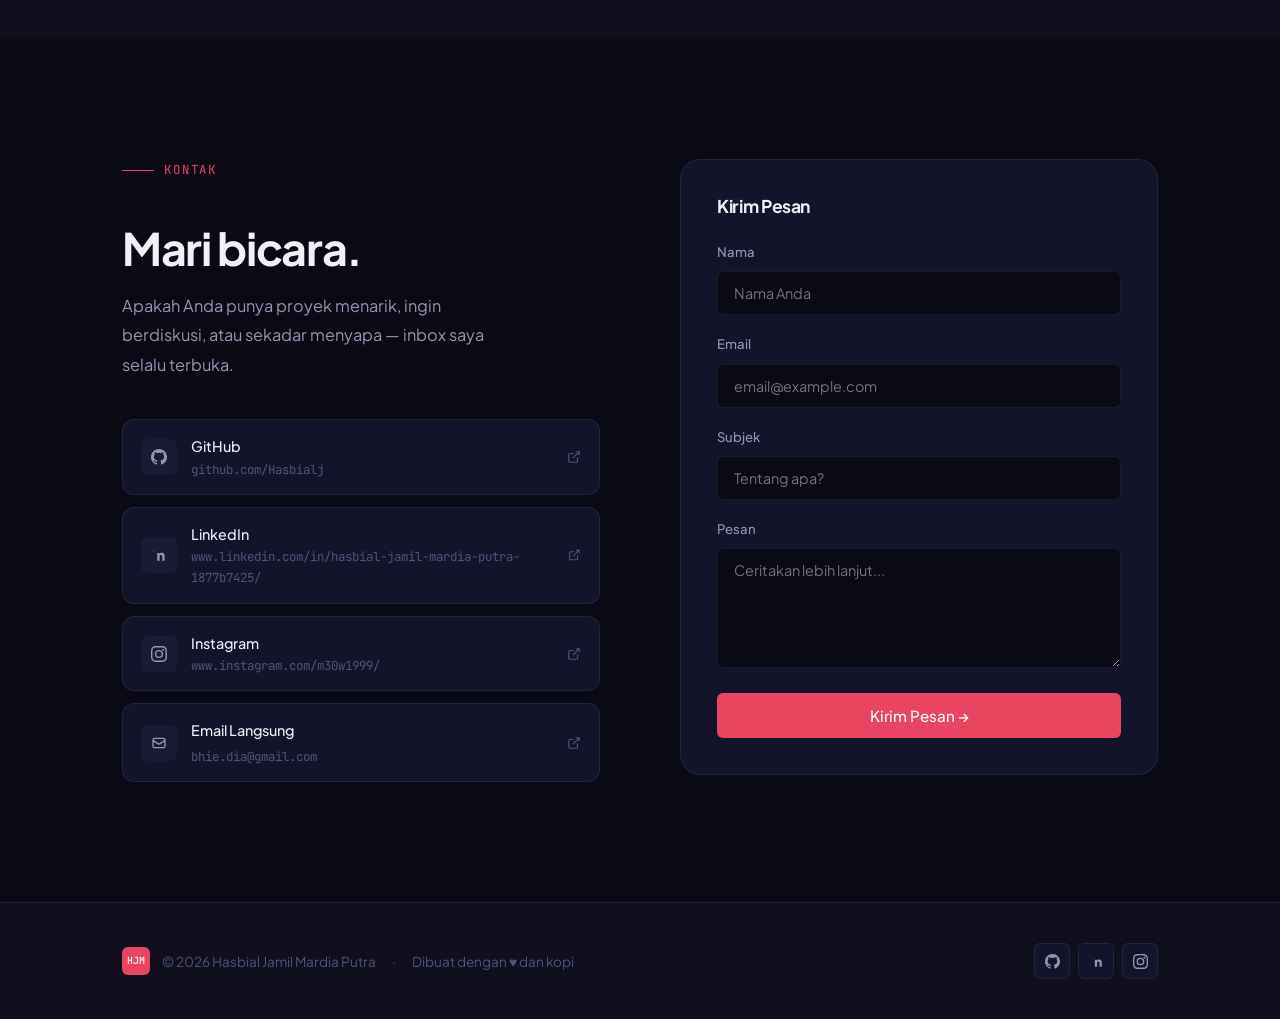
==== commit d1d42026: "fix: tombol CV arahkan ke cv.html bukan PDF lama" ====
--- a/index.html
+++ b/index.html
@@ -61,7 +61,7 @@
       </ul>
 
       <!-- CTA + Search + Sound + Language Toggle + Theme Toggle + Hamburger -->
-      <a href="Hasbial Jamil Mardia Putra Resume ATS.pdf" class="nav-cta" id="nav-cv-cta" target="_blank" download>Unduh CV ATS →</a>
+      <a href="cv.html" class="nav-cta" id="nav-cv-cta" target="_blank">Lihat CV ATS →</a>
 
       <!-- Command Palette Trigger -->
       <button class="cmd-palette-trigger" id="cmd-palette-trigger" aria-label="Open Command Palette" title="Pencarian Cepat (Ctrl+K)">
@@ -157,8 +157,8 @@
                 <path d="M5 12h14M12 5l7 7-7 7"/>
               </svg>
             </a>
-            <a href="Hasbial Jamil Mardia Putra Resume ATS.pdf" class="btn btn-outline" id="hero-cta-cv" target="_blank" download>
-              Unduh CV ATS
+            <a href="cv.html" class="btn btn-outline" id="hero-cta-cv" target="_blank">
+              Lihat CV ATS
               <svg width="16" height="16" fill="none" viewBox="0 0 24 24" stroke="currentColor" stroke-width="2" aria-hidden="true">
                 <path d="M12 15V3m0 12l-4-4m4 4l4-4M2 17l.621 2.485A2 2 0 004.561 21h14.878a2 2 0 001.94-1.515L22 17"/>
               </svg>
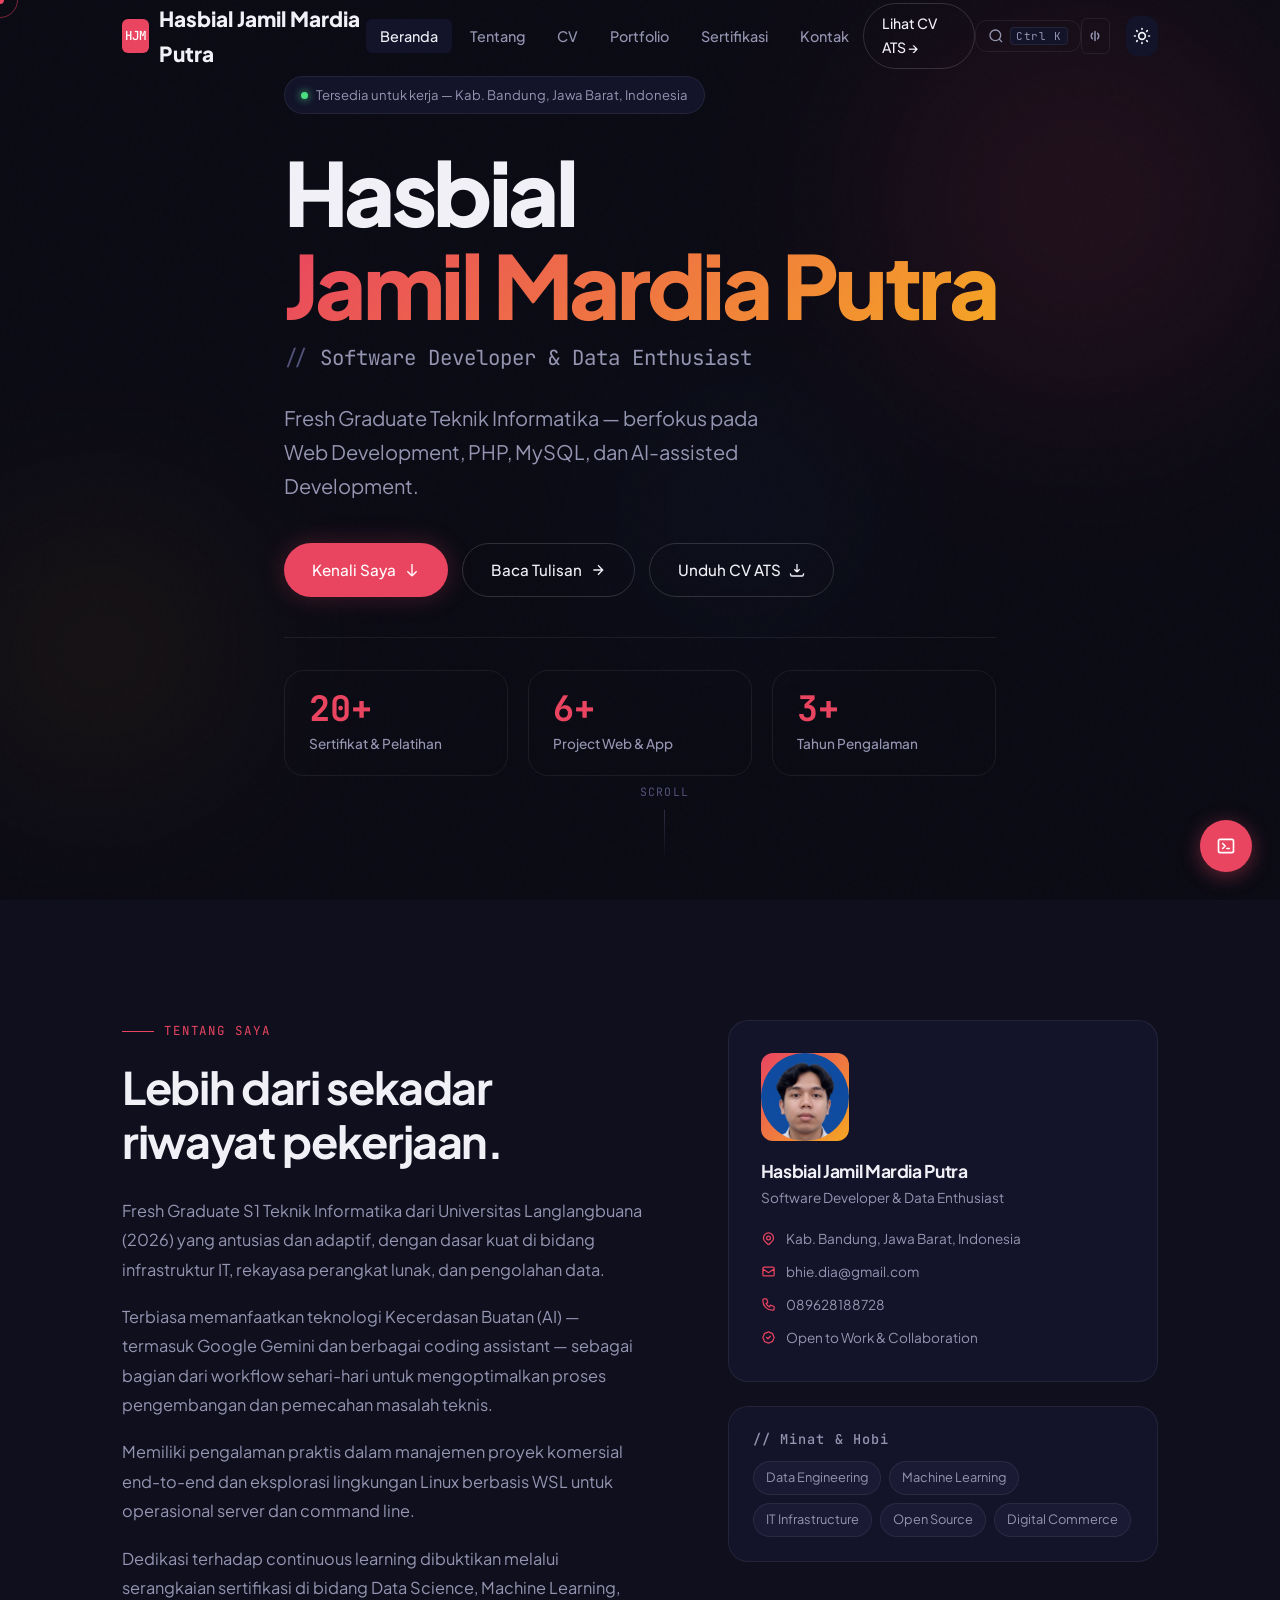
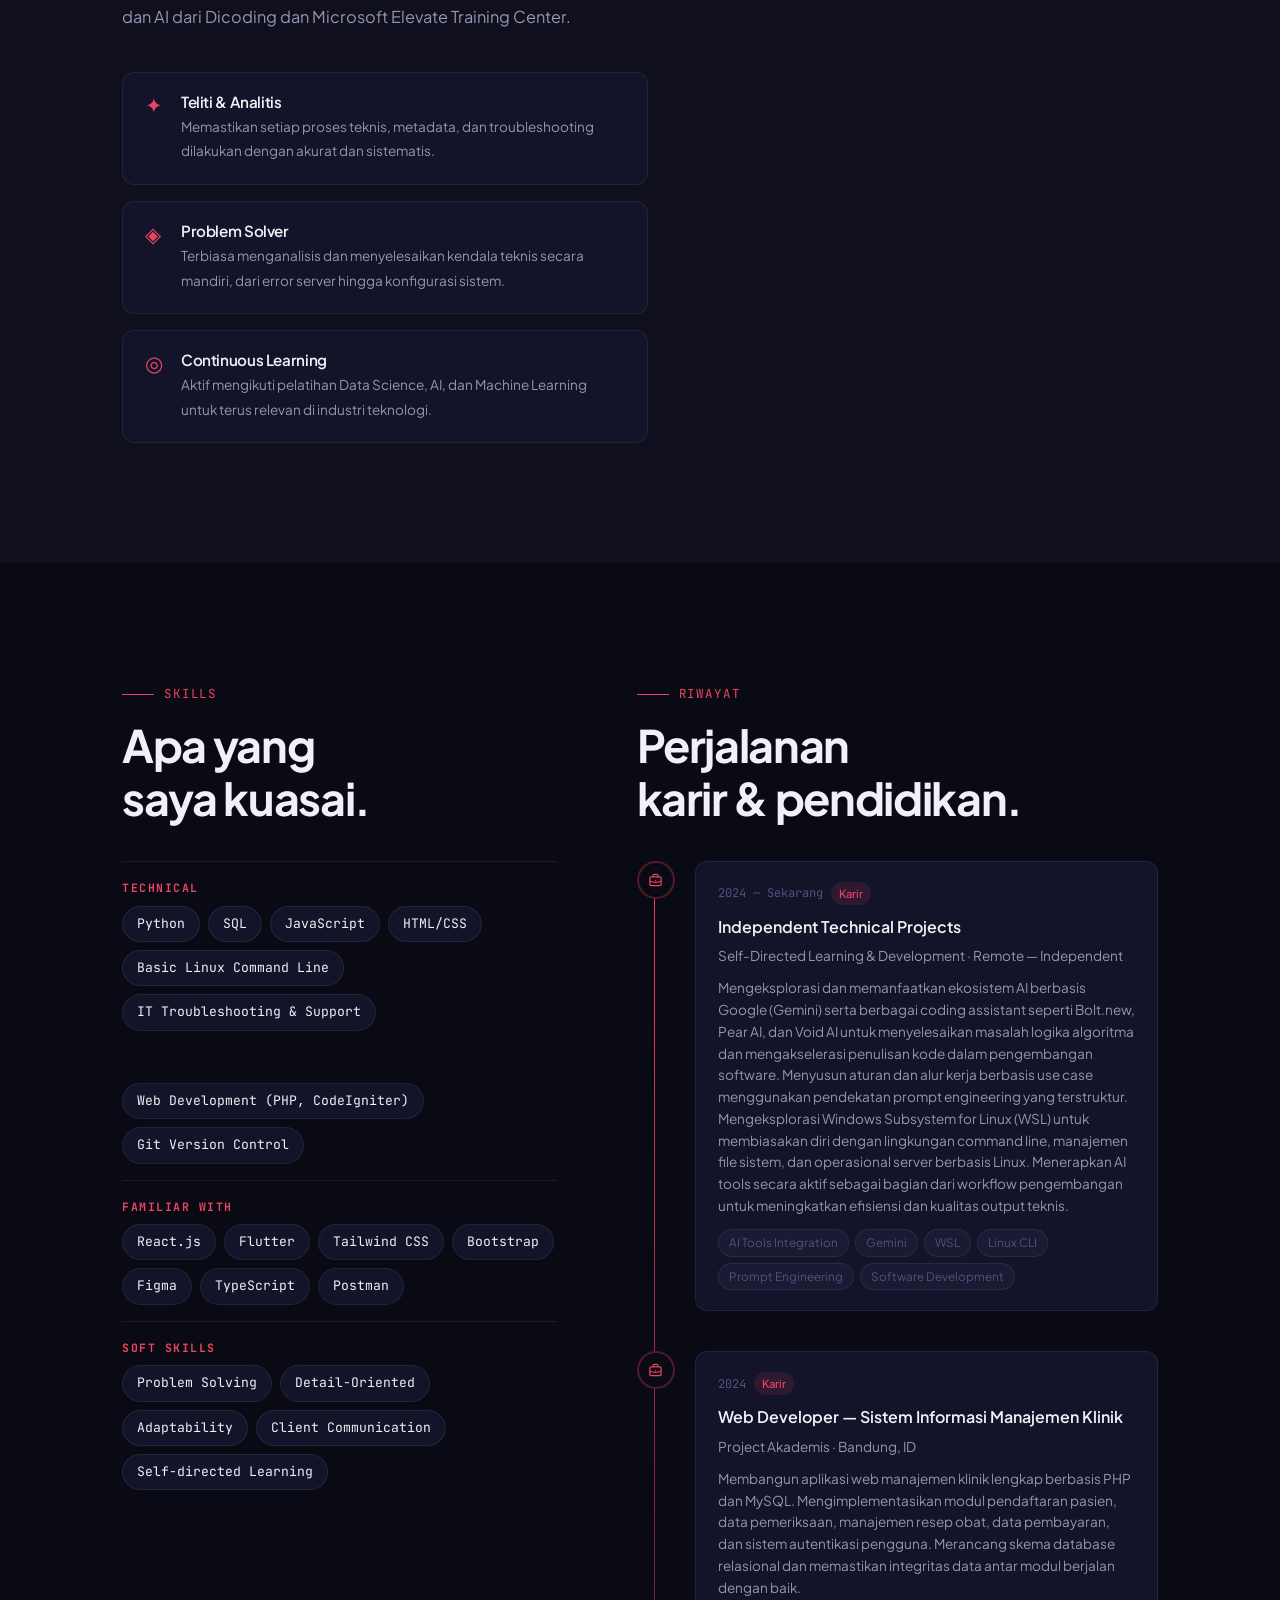
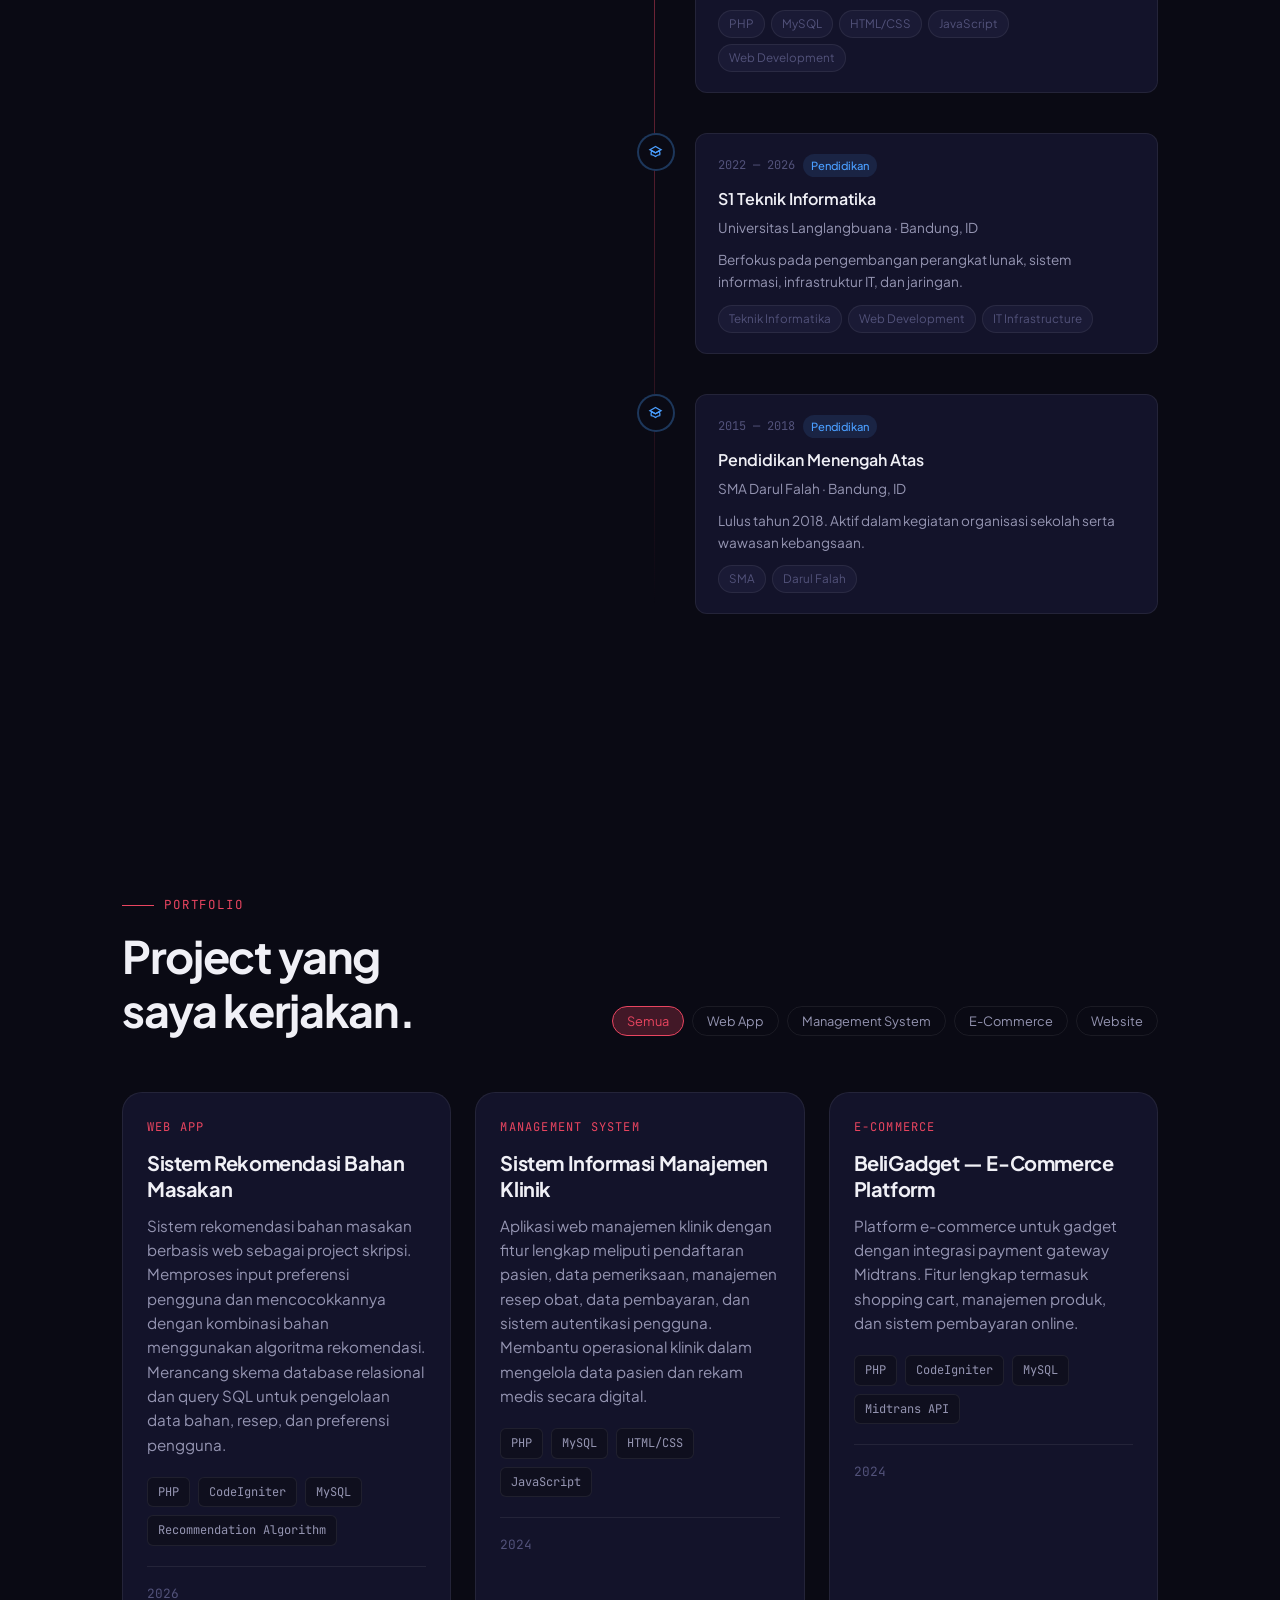
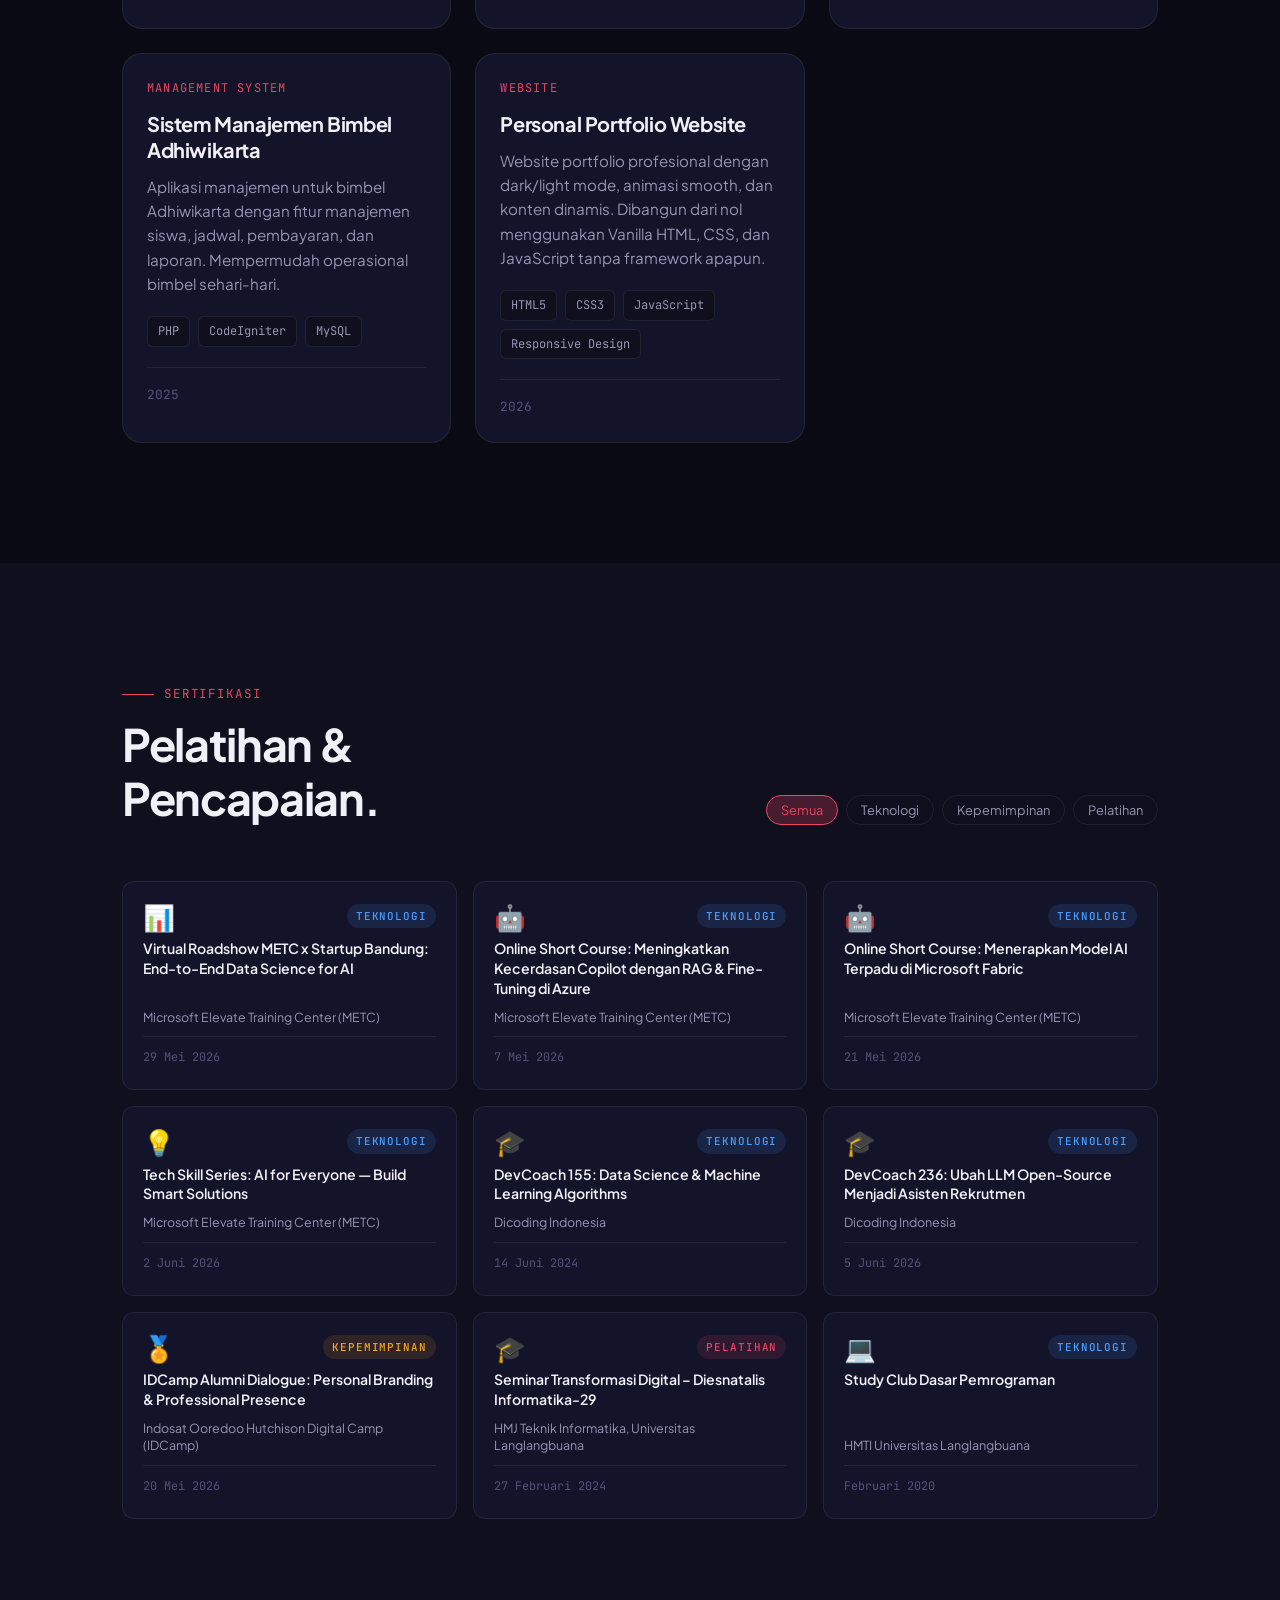
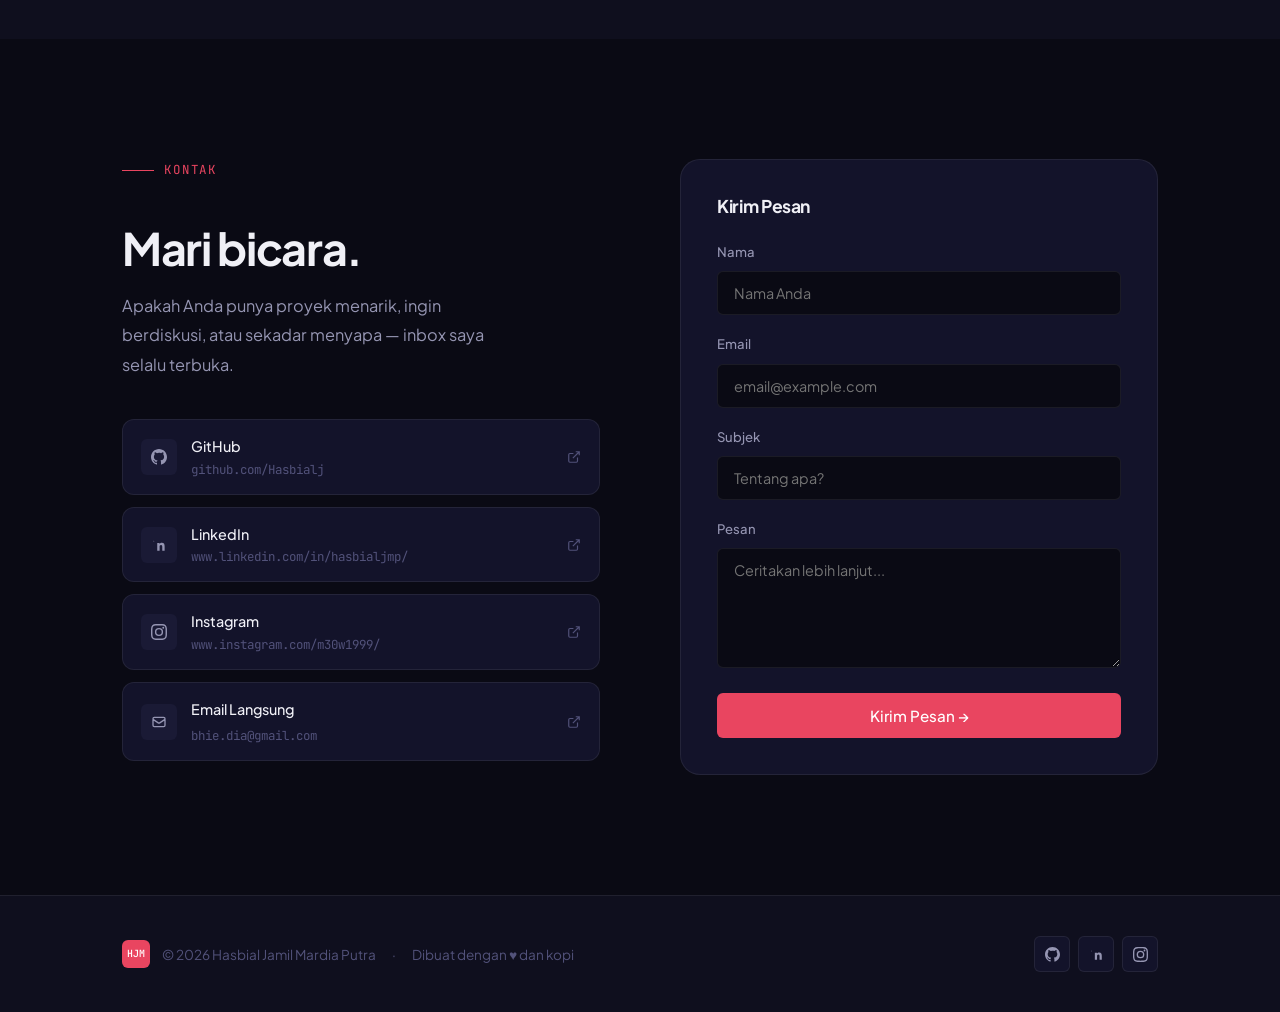
==== commit 60800593: "fix: hapus tombol language toggle ID/EN dari navbar" ====
--- a/index.html
+++ b/index.html
@@ -82,9 +82,6 @@
         </svg>
       </button>
 
-      <button class="lang-toggle" id="lang-toggle" aria-label="Switch language" title="Switch language ID/EN">
-        <span id="lang-label">ID</span>
-      </button>
       <button class="theme-toggle" id="theme-toggle" aria-label="Toggle theme" title="Switch between dark and light mode">
         <svg class="theme-icon-sun" width="20" height="20" fill="none" viewBox="0 0 24 24" stroke="currentColor" stroke-width="2" aria-hidden="true">
           <path stroke-linecap="round" stroke-linejoin="round" d="M12 3v1m0 16v1m9-9h-1M4 12H3m15.364 6.364l-.707-.707M6.343 6.343l-.707-.707m12.728 0l-.707.707M6.343 17.657l-.707.707M16 12a4 4 0 11-8 0 4 4 0 018 0z"/>
--- a/css/style.css
+++ b/css/style.css
@@ -46,9 +46,9 @@
   --radius-full:  999px;
 
   /* Transitions */
-  --transition-fast:   150ms cubic-bezier(0.4, 0, 0.2, 1);
-  --transition-base:   300ms cubic-bezier(0.4, 0, 0.2, 1);
-  --transition-slow:   600ms cubic-bezier(0.4, 0, 0.2, 1);
+  --transition-fast:   100ms cubic-bezier(0.4, 0, 0.2, 1);
+  --transition-base:   200ms cubic-bezier(0.4, 0, 0.2, 1);
+  --transition-slow:   400ms cubic-bezier(0.4, 0, 0.2, 1);
 
   /* Layout */
   --max-width:    1100px;
@@ -338,15 +338,7 @@
   background: var(--color-surface);
 }
 .nav-link.active::after {
-  content: '';
-  position: absolute;
-  bottom: 5px;
-  left: 50%;
-  transform: translateX(-50%);
-  width: 4px;
-  height: 4px;
-  background: var(--color-primary);
-  border-radius: 50%;
+  display: none;
 }
 
 .nav-cta {
@@ -462,7 +454,7 @@
   border-radius: 50%;
   filter: blur(90px);
   opacity: 0.15;
-  animation: blobFloat 12s ease-in-out infinite;
+  animation: none;
   pointer-events: none;
 }
 .hero-blob-1 {
@@ -494,8 +486,7 @@
 
 @keyframes blobFloat {
   0%, 100% { transform: translateY(0px) scale(1); }
-  33% { transform: translateY(-30px) scale(1.05); }
-  66% { transform: translateY(20px) scale(0.97); }
+  50% { transform: translateY(-15px) scale(1.02); }
 }
 
 .hero-content {
@@ -516,7 +507,7 @@
   font-size: 0.82rem;
   color: var(--color-text-muted);
   opacity: 0;
-  animation: fadeInUp 0.8s ease forwards 0.2s;
+  animation: fadeInUp 0.4s ease forwards 0.1s;
 }
 
 .hero-badge .dot {
@@ -539,7 +530,7 @@
   line-height: 1.05;
   margin-bottom: 8px;
   opacity: 0;
-  animation: fadeInUp 0.8s ease forwards 0.4s;
+  animation: fadeInUp 0.4s ease forwards 0.2s;
 }
 
 .hero-name .highlight {
@@ -555,7 +546,7 @@
   font-weight: 400;
   margin-bottom: 24px;
   opacity: 0;
-  animation: fadeInUp 0.8s ease forwards 0.55s;
+  animation: fadeInUp 0.4s ease forwards 0.3s;
   font-family: var(--font-mono);
 }
 
@@ -571,7 +562,7 @@
   margin-bottom: 40px;
   line-height: 1.7;
   opacity: 0;
-  animation: fadeInUp 0.8s ease forwards 0.7s;
+  animation: fadeInUp 0.4s ease forwards 0.4s;
 }
 
 .hero-actions {
@@ -579,7 +570,7 @@
   gap: 14px;
   flex-wrap: wrap;
   opacity: 0;
-  animation: fadeInUp 0.8s ease forwards 0.9s;
+  animation: fadeInUp 0.4s ease forwards 0.5s;
 }
 
 .hero-scroll {
@@ -592,7 +583,7 @@
   align-items: center;
   gap: 8px;
   opacity: 0;
-  animation: fadeInUp 0.8s ease forwards 1.2s;
+  animation: fadeInUp 0.4s ease forwards 0.6s;
   z-index: 2;
 }
 
@@ -608,7 +599,8 @@
   width: 1px;
   height: 50px;
   background: linear-gradient(to bottom, var(--color-text-faint), transparent);
-  animation: scrollLine 2s ease-in-out infinite;
+  animation: none;
+  opacity: 0.5;
 }
 
 @keyframes scrollLine {
@@ -628,17 +620,17 @@
 
 .reveal {
   opacity: 0;
-  transform: translateY(32px);
-  transition: opacity 0.7s ease, transform 0.7s ease;
+  transform: translateY(16px);
+  transition: opacity 0.4s ease, transform 0.4s ease;
 }
 .reveal.revealed {
   opacity: 1;
   transform: translateY(0);
 }
-.reveal-delay-1 { transition-delay: 0.1s; }
-.reveal-delay-2 { transition-delay: 0.2s; }
-.reveal-delay-3 { transition-delay: 0.3s; }
-.reveal-delay-4 { transition-delay: 0.4s; }
+.reveal-delay-1 { transition-delay: 0.05s; }
+.reveal-delay-2 { transition-delay: 0.1s; }
+.reveal-delay-3 { transition-delay: 0.15s; }
+.reveal-delay-4 { transition-delay: 0.2s; }
 
 /* ============================================================
    SECTION DIVIDER
